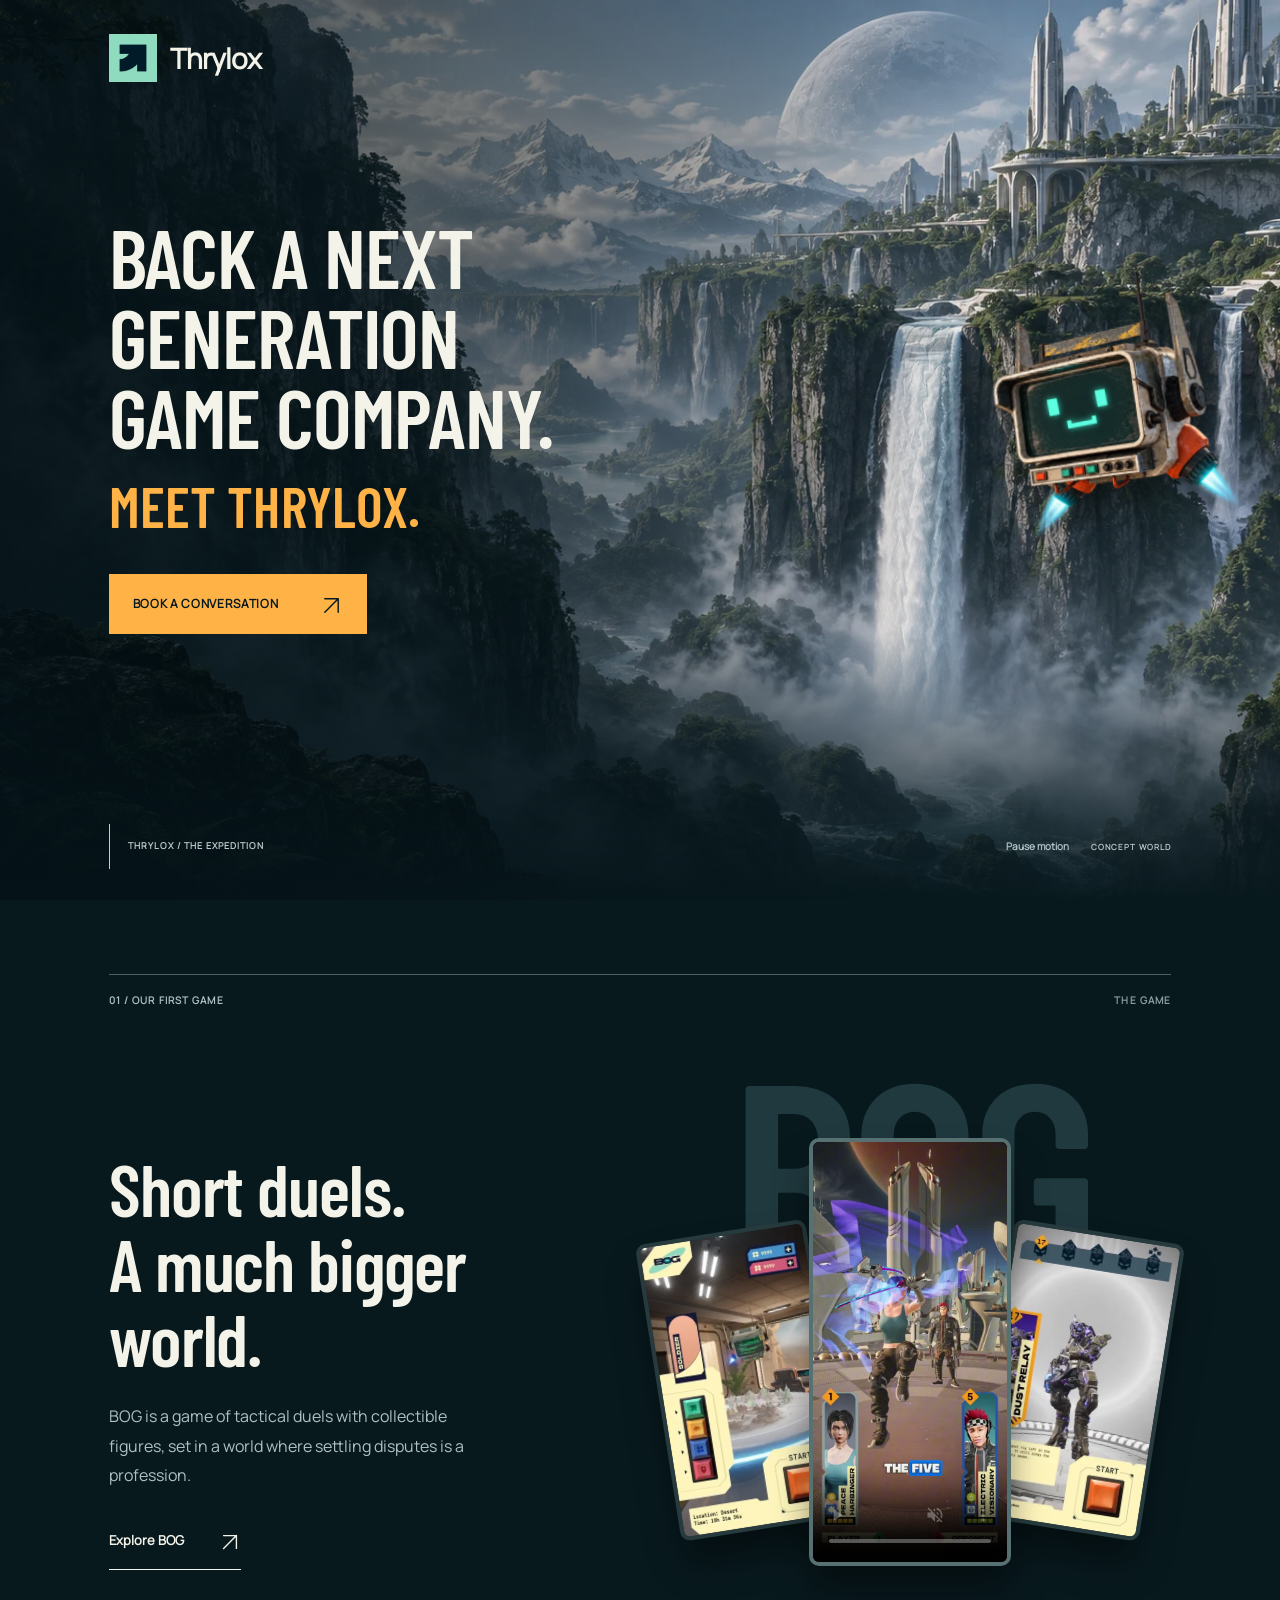
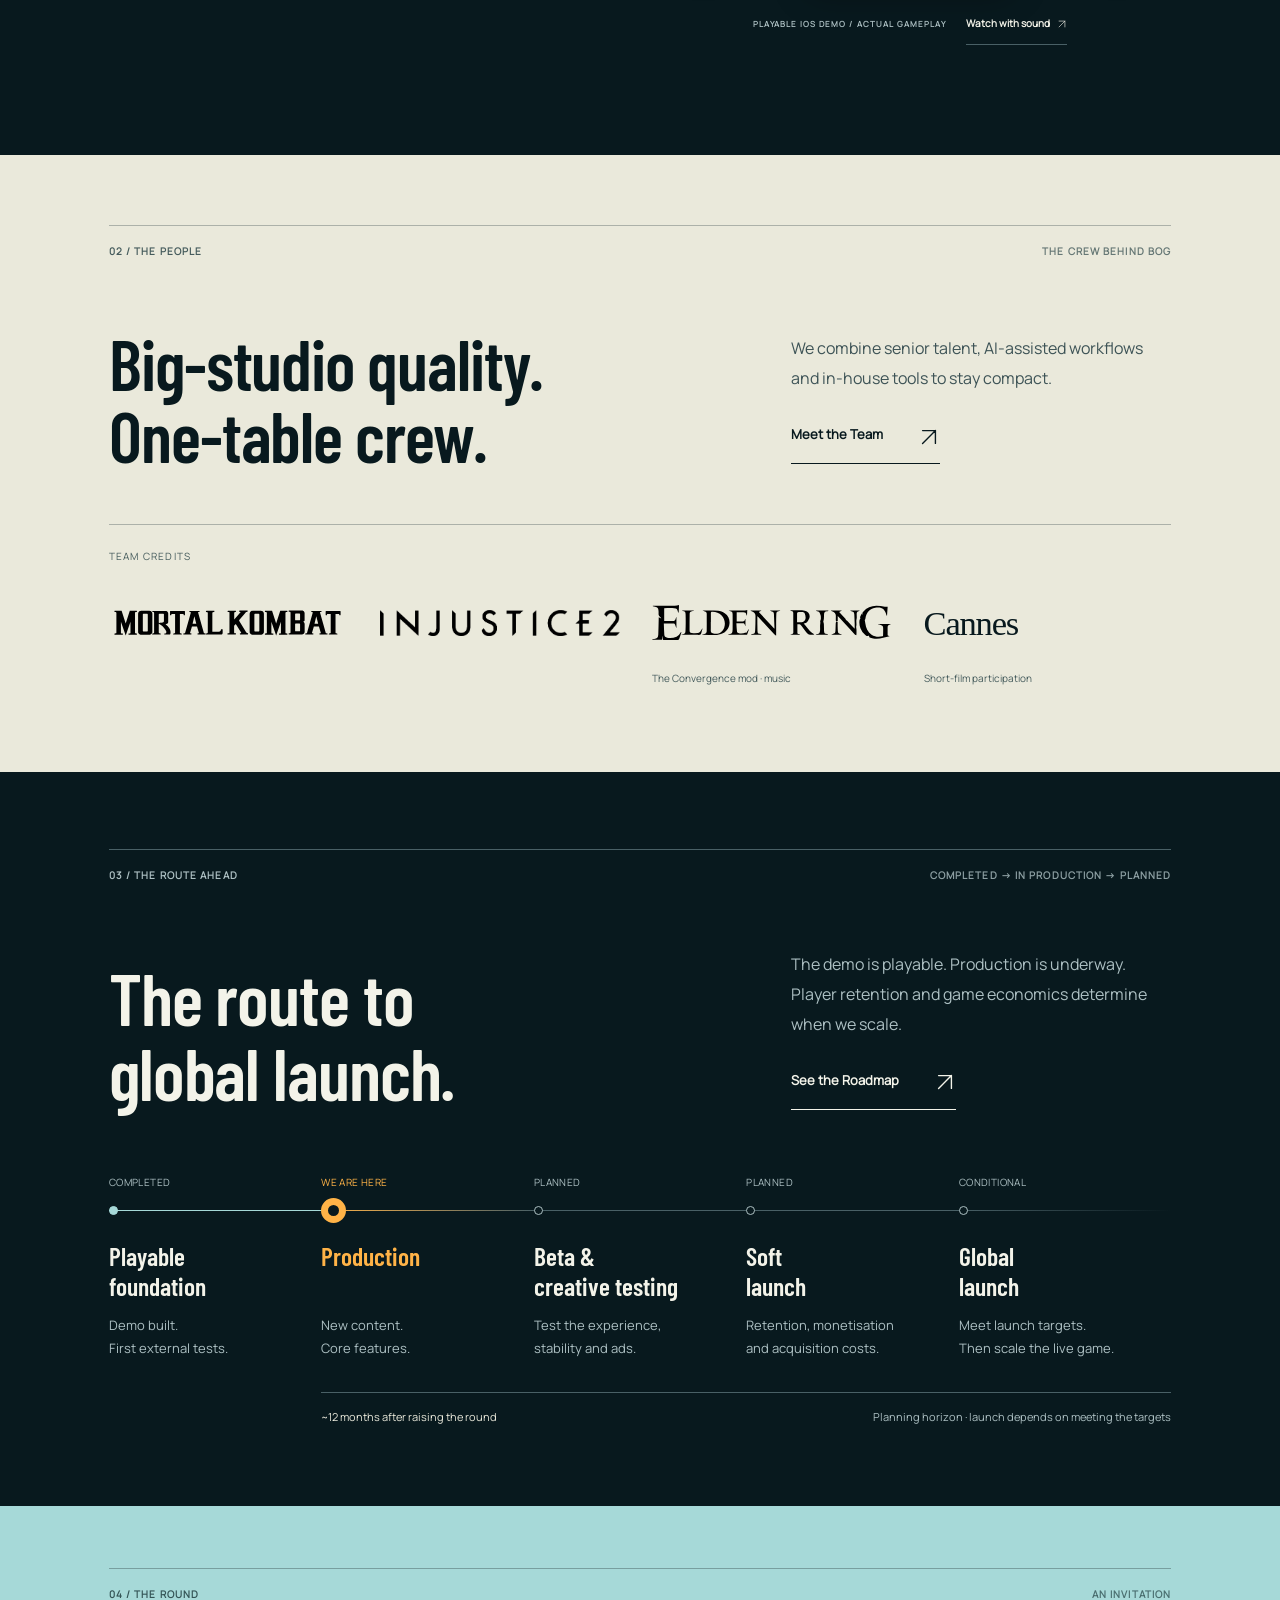
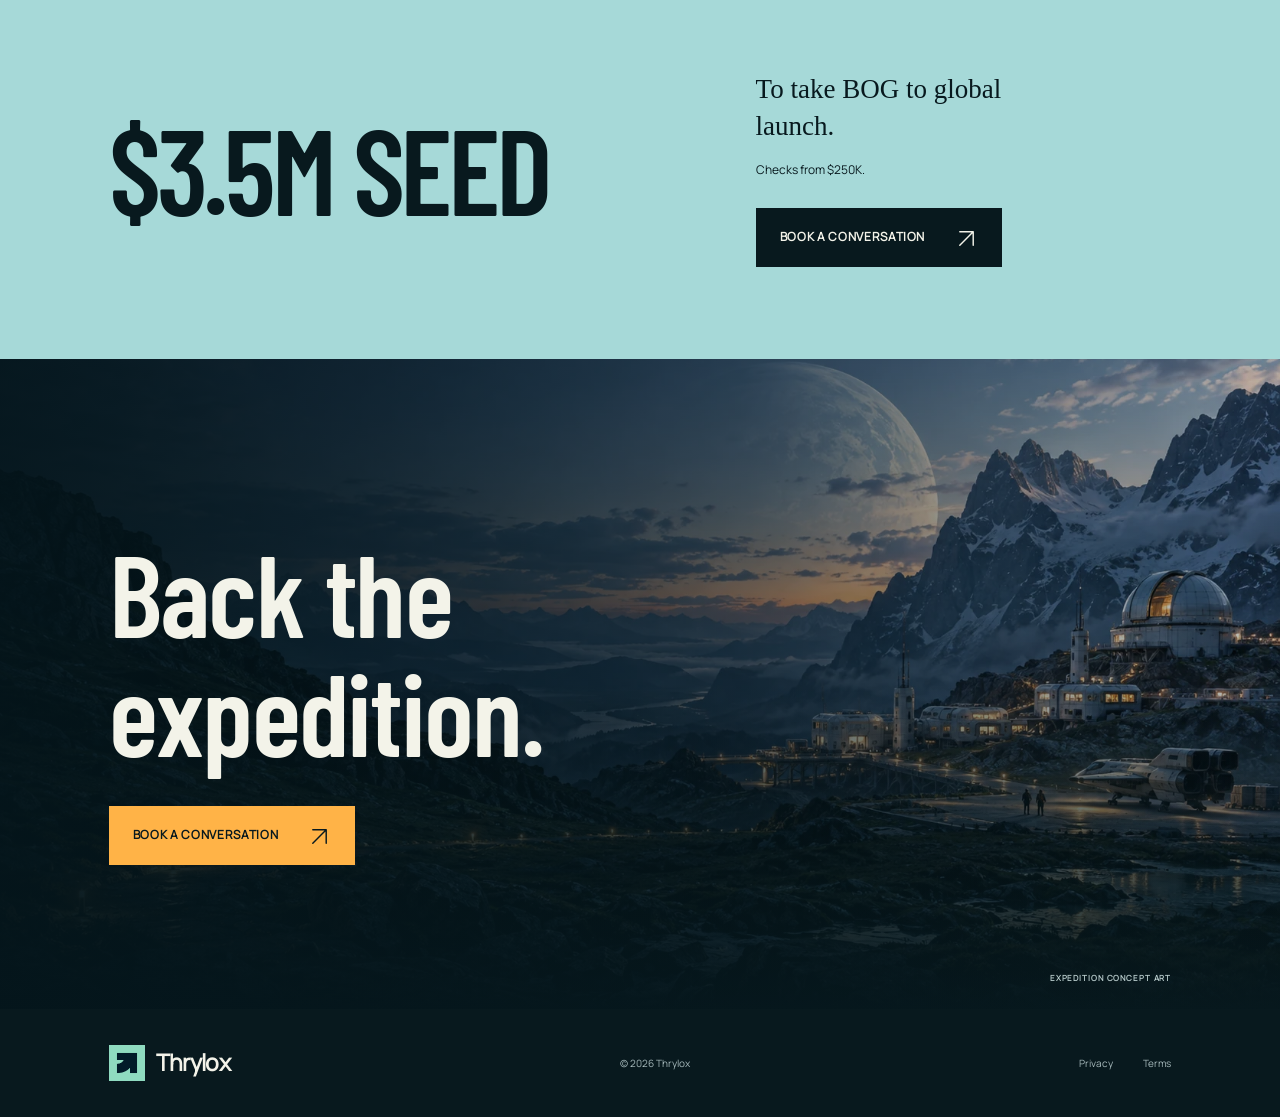
==== index.html @ ea49f922 "Move mobile hero robot into upper-right corner" ====
<!doctype html><html lang="en"><head><meta charset="utf-8"><meta name="viewport" content="width=device-width,initial-scale=1"><meta name="theme-color" content="#08191e"><title>Thrylox — Back the expedition</title><meta name="description" content="Meet Thrylox: a compact game company building BOG, its own technology and the route to global launch."><link rel="icon" href="./assets/investor/thrylox-logo.png" type="image/png"><link rel="preload" href="./assets/investor/barlow-600.ttf" as="font" type="font/ttf" crossorigin><link rel="preload" as="image" href="./assets/investor/hero-waterfalls-1672.webp" imagesrcset="./assets/investor/hero-waterfalls-960.webp 960w, ./assets/investor/hero-waterfalls-1672.webp 1672w" imagesizes="100vw"><link rel="stylesheet" href="./investor/styles/site.css?v=e1bf4893505f"><script type="module" src="./investor/runtime/app.mjs?v=133476c24407"></script></head><body class="journey" data-page="journey"><a class="skip-link" href="#main">Skip to content</a>
    <main id="main">
    <section id="hero" class="chapter hero" aria-labelledby="hero-title" data-chapter>
      <span class="media-shell hero-background" data-media="bog_world_hero"><img src="./assets/investor/hero-waterfalls-1672.webp" srcset="./assets/investor/hero-waterfalls-960.webp 960w, ./assets/investor/hero-waterfalls-1672.webp 1672w" sizes="100vw" alt="" width="1672" height="941" fetchpriority="high" decoding="async"><span class="media-error" hidden>Expedition concept artwork unavailable</span></span><canvas class="hero-water" data-hero-water aria-hidden="true"></canvas><div class="hero-shade"></div>
      <div class="hero-brand"><a class="brand " href="./" aria-label="Thrylox home"><img src="./assets/investor/thrylox-logo.png" width="48" height="48" alt=""><span>Thrylox</span></a></div>
      <div class="hero-content"><h1 id="hero-title">BACK A NEXT GENERATION GAME COMPANY.<span>MEET THRYLOX.</span></h1><a class="button booking " href="https://calendar.app.google/B2CGnXTToixu7rRy5" data-booking="hero" target="_blank" rel="noopener noreferrer">Book a Conversation<span aria-hidden="true"><svg xmlns="http://www.w3.org/2000/svg" viewBox="0 0 24 24" width="1em" height="1em" fill="none" stroke="currentColor" stroke-width="1.5" stroke-linecap="round" stroke-linejoin="round" aria-hidden="true" focusable="false" style="display:inline-block;vertical-align:middle"><path d="M5 19 19 5M5 5h14v14"/></svg></span><span class="sr-only"> (opens booking calendar in a new tab)</span></a></div>
      <div class="hero-bottom"><span class="vertical-line" aria-hidden="true"></span><span>THRYLOX / THE EXPEDITION</span><div class="hero-motion-tools"><button type="button" data-scene-pause aria-pressed="false" hidden>Pause motion</button><span>CONCEPT WORLD</span></div></div>
      <div class="robot-guide" data-robot data-section="hero" aria-hidden="true"><div class="robot-float"><div class="robot-fallback"><i></i><b>•‿•</b><span></span></div><img class="robot-body" src="./assets/investor/robot.webp" width="720" height="540" alt="" fetchpriority="high"><svg class="robot-face" viewBox="0 0 160 90"><g class="robot-eyes" fill="currentColor"><path class="eye eye-left" d="M35 23h14v23H35z"/><path class="eye eye-right" d="M103 23h14v23h-14z"/></g><path class="robot-smile" d="M60 57v8h35v-8" fill="none" stroke="currentColor" stroke-width="6"/><path class="robot-check" d="m48 45 20 17 40-40" fill="none" stroke="currentColor" stroke-width="9"/></svg></div></div>
    </section>
    <header class="journey-nav" data-journey-nav><div class="nav-inner"><a class="brand nav-home" href="#hero" aria-label="Back to the beginning"><img src="./assets/investor/thrylox-logo.png" width="48" height="48" alt=""></a><nav aria-label="Journey chapters"><a href="#bog" data-chapter-link="bog"><span>01</span>BOG</a><a href="#team" data-chapter-link="team"><span>02</span>Team</a><a href="#roadmap" data-chapter-link="roadmap"><span>03</span>Roadmap</a><a href="#round" data-chapter-link="round"><span>04</span>Round</a></nav><a class="button booking button-small" href="https://calendar.app.google/B2CGnXTToixu7rRy5" data-booking="sticky" target="_blank" rel="noopener noreferrer">Book a Conversation<span aria-hidden="true"><svg xmlns="http://www.w3.org/2000/svg" viewBox="0 0 24 24" width="1em" height="1em" fill="none" stroke="currentColor" stroke-width="1.5" stroke-linecap="round" stroke-linejoin="round" aria-hidden="true" focusable="false" style="display:inline-block;vertical-align:middle"><path d="M5 19 19 5M5 5h14v14"/></svg></span><span class="sr-only"> (opens booking calendar in a new tab)</span></a></div><div class="progress-track" aria-hidden="true"><span data-progress></span></div></header>
    <section id="bog" class="chapter bog-chapter" aria-labelledby="bog-title" data-chapter tabindex="-1">
      <div class="chapter-top"><span>01 / OUR FIRST GAME</span><span>THE GAME</span></div>
      <div class="split"><div class="chapter-copy"><h2 id="bog-title">Short duels.<br>A much bigger world.</h2><p>BOG is a game of tactical duels with collectible figures, set in a world where settling disputes is a profession.</p><a class="text-link" href="./bog.html" data-deep-open="bog">Explore BOG<span aria-hidden="true"><svg xmlns="http://www.w3.org/2000/svg" viewBox="0 0 24 24" width="1em" height="1em" fill="none" stroke="currentColor" stroke-width="1.5" stroke-linecap="round" stroke-linejoin="round" aria-hidden="true" focusable="false" style="display:inline-block;vertical-align:middle"><path d="M5 19 19 5M5 5h14v14"/></svg></span></a></div>
      <div class="game-window"><span class="world-wordmark" aria-hidden="true">BOG</span><div class="screen-array"><figure class="game-screen screen-one"><span class="media-shell " data-media="bog_ship"><img src="./assets/onboarding/gallery/step-center.webp"  alt="BOG’s ship hub and its view over the world" width="360" height="640" loading="lazy" decoding="async"><span class="media-error" hidden>This demo image is unavailable.</span></span></figure><figure class="game-screen screen-two video-screen" data-media="bog_walkthrough_september"><div class="preview-video-wrap"><video controls muted playsinline loop preload="metadata" poster="./assets/investor/gameplay-september-poster.jpg" width="720" height="1564" aria-label="BOG gameplay preview — use controls or Watch with sound to watch fullscreen" data-gameplay data-gameplay-preview data-preview-start="4"><source src="./assets/investor/gameplay-september.mp4" type="video/mp4"><a href="./assets/investor/gameplay-september.mp4">Watch BOG gameplay</a></video><div class="video-error" hidden><span>Gameplay preview unavailable</span><a href="./bog.html#pvp">Explore the demo screens <span aria-hidden="true"><svg xmlns="http://www.w3.org/2000/svg" viewBox="0 0 24 24" width="1em" height="1em" fill="none" stroke="currentColor" stroke-width="1.5" stroke-linecap="round" stroke-linejoin="round" aria-hidden="true" focusable="false" style="display:inline-block;vertical-align:middle"><path d="M5 19 19 5M5 5h14v14"/></svg></span></a></div></div></figure><figure class="game-screen screen-three"><span class="media-shell " data-media="bog_collection"><img src="./assets/onboarding/gallery/welcome-center.webp"  alt="A collectible figure in BOG’s early collection" width="360" height="640" loading="lazy" decoding="async"><span class="media-error" hidden>This demo image is unavailable.</span></span></figure></div><div class="game-caption"><span>PLAYABLE iOS DEMO / ACTUAL GAMEPLAY</span><button type="button" class="preview-sound" data-watch-sound>Watch with sound <span aria-hidden="true"><svg xmlns="http://www.w3.org/2000/svg" viewBox="0 0 24 24" width="1em" height="1em" fill="none" stroke="currentColor" stroke-width="1.5" stroke-linecap="round" stroke-linejoin="round" aria-hidden="true" focusable="false" style="display:inline-block;vertical-align:middle"><path d="M5 19 19 5M5 5h14v14"/></svg></span></button></div></div></div>
    </section>
    <section id="team" class="chapter team-chapter" aria-labelledby="team-title" data-chapter tabindex="-1">
      <div class="chapter-top"><span>02 / THE PEOPLE</span><span>THE CREW BEHIND BOG</span></div>
      <div class="section-intro"><h2 id="team-title">Big-studio quality.<br>One-table crew.</h2><div><p>We combine senior talent, AI-assisted workflows and in-house tools to stay compact.</p><a class="text-link" href="./team.html" data-deep-open="team">Meet the Team<span aria-hidden="true"><svg xmlns="http://www.w3.org/2000/svg" viewBox="0 0 24 24" width="1em" height="1em" fill="none" stroke="currentColor" stroke-width="1.5" stroke-linecap="round" stroke-linejoin="round" aria-hidden="true" focusable="false" style="display:inline-block;vertical-align:middle"><path d="M5 19 19 5M5 5h14v14"/></svg></span></a></div></div>
      <div class="team-credits"><section class="credit-group credit-group--team-credits" aria-labelledby="team-credits-title"><h3 id="team-credits-title">Team credits</h3><ul><li><a class="credit-item" href="./team.html#engineering"><span class="credit-mark"><img src="./assets/investor/credits/mortal-kombat.svg" width="175" height="27" alt="Mortal Kombat" loading="lazy" decoding="async"></span></a></li><li><a class="credit-item" href="./team.html#engineering"><span class="credit-mark"><img src="./assets/investor/credits/injustice-2.png" width="1318" height="143" alt="Injustice 2" loading="lazy" decoding="async"></span></a></li><li><a class="credit-item" href="./team.html#music-and-sound"><span class="credit-mark"><img src="./assets/investor/credits/elden-ring.svg" width="878" height="128" alt="Elden Ring" loading="lazy" decoding="async"></span><span class="credit-detail">The Convergence mod · music</span></a></li><li><a class="credit-item" href="./team.html#visual-world"><span class="credit-mark"><span class="credit-word">Cannes</span></span><span class="credit-detail">Short-film participation</span></a></li></ul></section></div>
    </section>
    <section id="roadmap" class="chapter roadmap-chapter" aria-labelledby="roadmap-title" data-chapter tabindex="-1">
      <div class="chapter-top"><span>03 / THE ROUTE AHEAD</span><span>COMPLETED → IN PRODUCTION → PLANNED</span></div>
      <div class="section-intro"><h2 id="roadmap-title">The route to<br>global launch.</h2><div><p>The demo is playable. Production is underway. Player retention and game economics determine when we scale.</p><a class="text-link" href="./roadmap.html" data-deep-open="roadmap">See the Roadmap<span aria-hidden="true"><svg xmlns="http://www.w3.org/2000/svg" viewBox="0 0 24 24" width="1em" height="1em" fill="none" stroke="currentColor" stroke-width="1.5" stroke-linecap="round" stroke-linejoin="round" aria-hidden="true" focusable="false" style="display:inline-block;vertical-align:middle"><path d="M5 19 19 5M5 5h14v14"/></svg></span></a></div></div>
      <div class="roadmap-route">
    <ol class="route-track" aria-label="Development milestones">
      <li class="route-phase phase-past">
        <span class="route-phase-status">Completed</span><span class="route-mark" aria-hidden="true"></span>
        <h3><a href="./roadmap.html#demo" data-deep-open="roadmap">Playable<br> foundation</a></h3><p>Demo built.<br> First external tests.</p>
      </li><li class="route-phase phase-current" aria-current="step">
        <span class="route-phase-status">We are here</span><span class="route-mark" aria-hidden="true"></span>
        <h3><a href="./roadmap.html#production" data-deep-open="roadmap">Production</a></h3><p>New content.<br> Core features.</p>
      </li><li class="route-phase phase-future">
        <span class="route-phase-status">Planned</span><span class="route-mark" aria-hidden="true"></span>
        <h3><a href="./roadmap.html#beta" data-deep-open="roadmap">Beta &amp;<br> creative testing</a></h3><p>Test the experience,<br> stability and ads.</p>
      </li><li class="route-phase phase-future">
        <span class="route-phase-status">Planned</span><span class="route-mark" aria-hidden="true"></span>
        <h3><a href="./roadmap.html#soft-launch" data-deep-open="roadmap">Soft<br> launch</a></h3><p>Retention, monetisation<br> and acquisition costs.</p>
      </li><li class="route-phase phase-future">
        <span class="route-phase-status">Conditional</span><span class="route-mark" aria-hidden="true"></span>
        <h3><a href="./roadmap.html#global" data-deep-open="roadmap">Global<br> launch</a></h3><p>Meet launch targets.<br> Then scale the live game.</p>
      </li>
    </ol>
    <div class="route-horizon"><div><strong>~12 months after raising the round</strong><span>Planning horizon · launch depends on meeting the targets</span></div></div>
  </div>
    </section>
    <section id="round" class="chapter round-chapter" aria-labelledby="round-title" data-chapter tabindex="-1">
      <div class="chapter-top"><span>04 / THE ROUND</span><span>AN INVITATION</span></div>
      <div class="round-grid"><h2 id="round-title">$3.5M SEED</h2><div class="round-details"><p>To take BOG to global launch.</p><span>Checks from $250K.</span><a class="button booking " href="https://calendar.app.google/B2CGnXTToixu7rRy5" data-booking="round" target="_blank" rel="noopener noreferrer">Book a Conversation<span aria-hidden="true"><svg xmlns="http://www.w3.org/2000/svg" viewBox="0 0 24 24" width="1em" height="1em" fill="none" stroke="currentColor" stroke-width="1.5" stroke-linecap="round" stroke-linejoin="round" aria-hidden="true" focusable="false" style="display:inline-block;vertical-align:middle"><path d="M5 19 19 5M5 5h14v14"/></svg></span><span class="sr-only"> (opens booking calendar in a new tab)</span></a></div></div>
    </section>
    <section id="final" class="chapter final-chapter" aria-labelledby="final-title" data-chapter tabindex="-1">
      <span class="media-shell final-background" data-media="expedition_outpost"><img src="./assets/expedition/outpost.webp" srcset="./assets/expedition/outpost-960.webp 960w, ./assets/expedition/outpost.webp 1672w" sizes="100vw" alt="" width="1672" height="941" loading="lazy" decoding="async"><span class="media-error" hidden>Expedition concept artwork unavailable</span></span><div class="final-shade"></div><div class="final-copy"><h2 id="final-title">Back the<br>expedition.</h2><a class="button booking " href="https://calendar.app.google/B2CGnXTToixu7rRy5" data-booking="final" target="_blank" rel="noopener noreferrer">Book a Conversation<span aria-hidden="true"><svg xmlns="http://www.w3.org/2000/svg" viewBox="0 0 24 24" width="1em" height="1em" fill="none" stroke="currentColor" stroke-width="1.5" stroke-linecap="round" stroke-linejoin="round" aria-hidden="true" focusable="false" style="display:inline-block;vertical-align:middle"><path d="M5 19 19 5M5 5h14v14"/></svg></span><span class="sr-only"> (opens booking calendar in a new tab)</span></a></div><span class="art-caption">EXPEDITION CONCEPT ART</span>
    </section>
    </main><footer class="footer"><a class="brand footer-name" href="./" aria-label="Thrylox home"><img src="./assets/investor/thrylox-logo.png" width="48" height="48" alt=""><span>Thrylox</span></a><span>© 2026 Thrylox</span><div><a href="./privacy.html">Privacy</a><a href="./terms.html">Terms</a></div></footer></body></html>
---- investor/styles/site.css ----
@font-face{font-family:Barlow;src:url('../../assets/investor/barlow-600.ttf') format('truetype');font-style:normal;font-weight:600;font-display:swap}
@font-face{font-family:Manrope;src:url('../../assets/investor/manrope-400.ttf') format('truetype');font-style:normal;font-weight:400;font-display:swap}
:root{--ink:#08191e;--panel:#10272d;--paper:#faf9f6;--cream:#eae9db;--white:#f3f3e9;--muted:#adc0c3;--cyan:#a6d9d8;--amber:#ffb347;--line:#496066;--display:Barlow,'Arial Narrow',Impact,sans-serif;--body:Manrope,'Helvetica Neue',Arial,sans-serif;--reading:Georgia,'Times New Roman',serif;--gutter:clamp(32px,8.5vw,144px);color-scheme:dark}
*{box-sizing:border-box}html{scroll-padding-top:90px}body{margin:0;background:var(--ink);color:var(--white);font-family:var(--body);font-size:16px;line-height:1.65;-webkit-font-smoothing:antialiased}a{color:inherit;text-decoration:none}button,input{font:inherit}a,button{-webkit-tap-highlight-color:transparent}a:focus-visible,button:focus-visible,summary:focus-visible,video:focus-visible{outline:3px solid var(--amber);outline-offset:6px}a:hover{text-decoration:none}p{margin:0 0 1.3em}h1,h2,h3{line-height:1.03;margin:0;font-weight:600}h1,h2{font-family:var(--display)}h2{font-size:clamp(56px,5.7vw,88px);letter-spacing:-.015em}h3{font-family:var(--body)}img,video{display:block;max-width:100%;height:auto}figure{margin:0}svg{display:block}[hidden]{display:none!important}.sr-only{position:absolute;width:1px;height:1px;padding:0;margin:-1px;overflow:hidden;clip:rect(0,0,0,0);white-space:nowrap;border:0}.skip-link{position:fixed;top:12px;left:12px;z-index:200;transform:translateY(-180%);background:var(--amber);color:var(--ink);padding:10px 20px}.skip-link:focus{transform:none}.button{display:inline-flex;align-items:center;justify-content:space-between;gap:30px;min-height:56px;padding:16px 23px;background:var(--amber);color:var(--ink);font-size:12px;font-weight:bold;text-transform:uppercase;letter-spacing:.055em;line-height:1.2;border:1px solid transparent;transition:background .18s,transform .18s}.button>span[aria-hidden]{font-size:23px;font-weight:400;line-height:1}.button:hover{background:#ffd194;transform:translateY(-2px)}.button-small{font-size:10px;padding:12px 18px;min-height:44px;gap:22px}.button-small>span[aria-hidden]{font-size:18px}.text-link{display:inline-flex;align-items:center;justify-content:space-between;gap:35px;border-bottom:1px solid currentColor;padding-bottom:12px;font-size:13px;font-weight:bold;line-height:1.5}.text-link span{font-size:22px}.text-link:hover{color:var(--amber)}.eyebrow,.chapter-top,.chapter-side-note,.hero-bottom,.game-caption,.route-label,.route-footnote,.art-caption,.article-meta,.article-eyebrow{font-family:var(--body);font-size:10px;letter-spacing:.11em;text-transform:uppercase;font-weight:bold}.brand{display:inline-flex;align-items:center;gap:13px;font-size:28px;letter-spacing:-1px;font-weight:bold}.brand img{width:32px;height:32px}.chapter{position:relative;padding:75px var(--gutter) 100px;scroll-margin-top:0}.chapter:focus{outline:none}.chapter-top{display:flex;justify-content:space-between;border-top:1px solid var(--line);padding-top:17px;margin-bottom:67px;gap:20px;color:var(--muted)}.chapter-top>span:last-child{opacity:.8}.chapter-copy p,.section-intro p{max-width:390px;color:var(--muted);font-size:16px;line-height:1.85;margin:26px 0 33px}.section-intro{display:grid;grid-template-columns:1.1fr 1fr;gap:80px;align-items:end;margin-bottom:55px}.section-intro>p{margin:0 0 5px;justify-self:end}.section-intro>div{justify-self:end;max-width:380px}.section-intro>div>p{margin:0 0 25px}.split{display:grid;grid-template-columns:1fr 1.1fr;gap:65px;align-items:center}.media-shell{display:block;position:relative}.media-error{display:block;padding:30px;font-size:12px;color:inherit}.media-failed>img{visibility:hidden}.media-failed>.media-error{position:absolute;inset:0;display:grid;place-items:center;text-align:center;background:var(--panel)}
/* A single invitation. The world is atmosphere, never evidence. */
.hero{height:100svh;min-height:760px;max-height:1200px;padding:0;isolation:isolate;overflow:hidden;background:#142a32}.hero-background,.hero-shade{position:absolute;inset:0;z-index:-2}.hero-background img{height:100%;width:100%;object-fit:cover;object-position:65% center}.hero-shade{z-index:-1;background:linear-gradient(90deg,rgba(4,17,22,.87),rgba(4,17,22,.42) 47%,rgba(4,17,22,.04) 76%),linear-gradient(0deg,#08191e 0%,transparent 30%)}.hero-brand{position:absolute;top:34px;left:var(--gutter)}.hero-content{position:absolute;left:var(--gutter);top:24%;width:57%;max-width:850px}.hero h1{font-size:clamp(65px,6.45vw,112px);line-height:.97;letter-spacing:-.012em;max-width:790px;text-wrap:balance}.hero h1>span{display:block;color:var(--amber);font-size:.69em;margin-top:22px;letter-spacing:.002em}.hero .button{margin-top:41px;min-width:258px}.hero-bottom{position:absolute;left:var(--gutter);right:var(--gutter);bottom:31px;display:flex;align-items:center;gap:18px;color:#bac9c9;font-size:9px}.hero-bottom>span:last-child{margin-left:auto;font-size:8px}.vertical-line{height:45px;width:1px;background:var(--cyan)}
/* Native sticky navigation is usable without scripting. */
.journey-nav{position:sticky;top:0;z-index:40;height:78px;background:#0a1c21f5;backdrop-filter:blur(16px)}.nav-inner{display:flex;align-items:center;gap:30px;height:77px;margin-inline:var(--gutter)}.nav-home{font-family:var(--display);font-size:28px;letter-spacing:-2px;white-space:nowrap;color:var(--cyan)}.nav-home span{font-size:20px}.journey-nav nav{display:flex;align-items:center;justify-content:space-between;gap:25px;max-width:600px;flex:1}.journey-nav nav a{position:relative;display:flex;align-items:center;gap:8px;font-size:11px;padding-block:21px;color:var(--muted);white-space:nowrap}.journey-nav nav a span{font-size:8px;opacity:.55}.journey-nav nav a[aria-current]{color:var(--white)}.journey-nav nav a[aria-current]:after{content:'';position:absolute;bottom:8px;height:3px;width:14px;background:var(--amber);left:0}.journey-nav .booking{margin-left:auto}.progress-track{height:1px;background:#ffffff15}.progress-track span{display:block;height:1px;background:var(--amber);transform:scaleX(0);transform-origin:left}.journey-enhanced .journey-nav{position:fixed;top:0;left:0;right:0;transform:translateY(-105%);visibility:hidden;transition:transform .22s,visibility .22s}.journey-enhanced .journey-nav.is-visible{visibility:visible;transform:translateY(0)}
/* The game is shown through supplied demo imagery. */
.bog-chapter{padding-top:74px;padding-bottom:110px}.bog-chapter .split{min-height:470px}.chapter-side-note{display:block;margin-top:80px;color:var(--muted);font-size:8px}.game-window{position:relative;min-width:0;padding-top:65px}.world-wordmark{position:absolute;top:-46px;left:0;right:0;text-align:center;font-family:var(--display);font-size:280px;line-height:1;color:#20393e;letter-spacing:-10px}.screen-array{position:relative;margin-inline:-12px;display:flex;justify-content:center;align-items:center}.game-screen{width:35%;box-shadow:0 25px 35px #0006;border:4px solid #273b3e;background:#1f3137;overflow:hidden;border-radius:10px}.game-screen img{width:100%;height:auto;aspect-ratio:9/16;object-fit:cover}.screen-one{transform:rotate(-9deg) translate(16px,28px)}.screen-two{width:41%;z-index:2;transform:translateY(-3px)}.screen-three{transform:rotate(9deg) translate(-16px,28px)}.game-caption{margin-top:32px;text-align:center;color:var(--muted);font-size:8px;letter-spacing:.13em}.proof-chapter{background:#10262c;padding-bottom:66px}.video-wrap{position:relative;background:#041015;aspect-ratio:16/9}.video-wrap video{width:100%;height:100%;object-fit:contain}.video-figure>figcaption{display:flex;justify-content:space-between;gap:20px;color:var(--muted);font-size:9px;margin-top:17px;letter-spacing:.025em}.video-figure>figcaption>span:first-child{font-size:9px;letter-spacing:.12em}.video-description{font-size:11px;color:var(--muted);margin-top:15px}.video-description summary{cursor:pointer;width:fit-content;padding:4px 0}.video-description p{max-width:700px;padding-top:12px}.video-error{position:absolute;inset:0;display:flex;flex-direction:column;align-items:flex-start;justify-content:center;padding:10%;color:var(--white)}.video-error p{max-width:470px;margin-top:18px;font-size:clamp(12px,2vw,19px)}.proof-bottom{border-top:1px solid var(--line);padding-top:25px;margin-top:26px;display:flex;justify-content:space-between;align-items:center;gap:20px}.proof-bottom>span{font-size:10px;letter-spacing:.08em}.status-dot{display:inline-block;width:6px;height:6px;border-radius:50%;background:var(--cyan);margin-right:9px}.proof-bottom .text-link{border:0;padding:0;font-size:12px}
/* People and the route are quieter changes of pace. */
.team-chapter{background:var(--cream);color:var(--ink);padding-top:72px;padding-bottom:70px}.team-chapter .chapter-top{border-color:#acb1a9;color:#455b5c}.team-chapter .section-intro p{color:#3d5356}.team-chapter .text-link:hover{color:#755008}.crew-preview{display:grid;grid-template-columns:repeat(4,1fr);gap:22px}.portrait{position:relative;overflow:hidden;background:#d4d8d1;aspect-ratio:1}.portrait img{position:absolute;max-width:none;width:760%;height:auto;left:var(--portrait-x);top:var(--portrait-y);filter:saturate(.5)}.portrait-error{position:absolute;inset:0;display:grid;place-items:center;font-size:12px}.crew-preview figcaption{display:flex;gap:11px;align-items:flex-start;margin-top:17px}.crew-preview figcaption strong{display:block;font-size:13px;line-height:1.4}.crew-preview figcaption div>span{display:block;font-size:9px;color:#4b5b59;margin-top:5px}.crew-index{font-family:var(--display);font-size:14px;color:#60716b;line-height:1.35}.team-rest{display:flex;align-items:center;justify-content:space-between;gap:25px;border-top:1px solid #b9c0b8;margin-top:43px;padding-top:23px;font-size:10px}.team-rest>span{letter-spacing:.1em;font-size:8px;white-space:nowrap}.team-rest>p{margin:0;max-width:590px;font-size:10px}.team-rest>a{white-space:nowrap}.team-rest a:hover{text-decoration:underline}.roadmap-chapter{padding-block:77px 80px}.journey-route{list-style:none;display:grid;grid-template-columns:repeat(4,1fr);margin:90px 0 35px;padding:0}.journey-route li{position:relative;padding:38px 27px 0 0;border-top:1px dashed #607276}.journey-route li:first-child{border-top-style:solid;border-color:var(--cyan)}.journey-route li.stage-current{border-image:linear-gradient(90deg,var(--amber),#607276) 1;border-top-style:solid}.route-node{position:absolute;left:0;top:-17px;width:32px;height:32px;display:grid;place-items:center;background:var(--ink);border:1px solid #607276;border-radius:50%;color:var(--cyan);font-size:17px}.stage-past .route-node{border-color:var(--cyan)}.stage-current .route-node{background:var(--amber);color:var(--ink);border-color:var(--amber);box-shadow:0 0 0 7px #ffb34710}.route-label{font-size:8px;color:var(--muted);display:block;margin-bottom:16px}.stage-current .route-label{color:var(--amber)}.journey-route h3{font-family:var(--display);font-size:28px;line-height:1.2;margin-bottom:13px}.journey-route p{font-size:12px;color:var(--muted);max-width:190px}.route-footnote{text-transform:none;letter-spacing:0;color:#9db4b8;font-size:10px;margin:0}.round-chapter{background:var(--cyan);color:var(--ink);padding-block:62px 92px}.round-chapter .chapter-top{color:#345456;border-color:#789f9f;margin-bottom:69px}.round-grid{display:grid;grid-template-columns:1.4fr 1fr;gap:65px;align-items:center}.round-grid h2{font-size:clamp(80px,9.4vw,150px);letter-spacing:-.035em;white-space:nowrap}.round-details p{font-family:var(--reading);font-size:27px;line-height:1.35;max-width:280px;margin-bottom:16px}.round-details>span{font-size:12px;display:block}.round-details .button{margin-top:28px;background:var(--ink);color:var(--white)}.round-details .button:hover{background:#254047}.final-chapter{isolation:isolate;min-height:650px;padding-block:95px;display:flex;align-items:center;overflow:hidden}.final-background,.final-shade{position:absolute;inset:0;z-index:-2}.final-background img{width:100%;height:100%;object-fit:cover;object-position:70% center}.final-shade{z-index:-1;background:linear-gradient(90deg,#04151bed,#04151b40),linear-gradient(0deg,#08191e,transparent 50%)}.final-copy>.eyebrow{font-size:8px;color:var(--muted)}.final-copy h2{font-size:clamp(84px,9vw,145px);margin:30px 0 35px}.art-caption{position:absolute;right:var(--gutter);bottom:25px;font-size:8px;color:#b9cccc}.footer{display:flex;align-items:center;gap:40px;justify-content:space-between;padding:35px var(--gutter);color:#a7babc;font-size:10px;background:var(--ink)}.footer-name{font-family:var(--display);font-size:23px;color:var(--white);letter-spacing:1px}.footer>div{display:flex;gap:30px}.footer a:hover{color:var(--amber)}
/* Renderer: artwork, expressive screen, and asset-independent static fallback. */
.robot-guide{position:absolute;top:35%;left:70%;width:25%;pointer-events:none;z-index:35;filter:drop-shadow(0 15px 13px #0005)}.journey-enhanced .robot-guide{position:absolute;top:0;left:0;right:auto;bottom:auto;width:var(--robot-size,390px);transform:translate3d(var(--robot-x,72vw),var(--robot-y,30vh),0) rotate(var(--robot-angle,-7deg)) scale(var(--robot-scale,1));opacity:var(--robot-opacity,1);transition:none;will-change:transform,opacity}.robot-guide.instant{transition:none}.robot-float{position:relative;animation:robot-hover 5s ease-in-out infinite}.robot-body{width:100%;height:auto;position:relative;z-index:1}.robot-face{position:absolute;width:32%;height:26%;left:28.5%;top:38%;transform:rotate(-4deg);color:#5cffe0;z-index:2;filter:drop-shadow(0 0 3px #30cdb0)}.robot-eyes{transform-origin:50% 40%;animation:robot-blink 7s infinite}.robot-check{display:none}.robot-guide[data-face=check] .robot-check{display:block}.robot-guide[data-face=check] .robot-eyes,.robot-guide[data-face=check] .robot-smile{display:none}.robot-guide[data-face=curious] .eye-right{transform:translateY(-5px)}.robot-guide[data-face=wink] .eye-right{transform-origin:110px 35px;transform:scaleY(.2)}.robot-fallback{position:absolute;inset:28% 21% 17%;border:7px solid #a4afa6;border-radius:10px;background:#183936;box-shadow:9px 8px 0 #405252}.robot-fallback b{font-family:monospace;color:#5cffe0;font-size:clamp(16px,2.7vw,45px);display:grid;place-items:center;height:100%}.robot-fallback i{position:absolute;width:2px;height:24px;background:#9fa89c;top:-28px;left:25%}.robot-fallback span{position:absolute;width:30%;height:7px;background:var(--amber);bottom:-15px;left:20%}.robot-guide:not(.asset-failed) .robot-fallback{visibility:hidden}.robot-guide.asset-failed .robot-body{visibility:hidden}.robot-guide.asset-failed .robot-face{display:none}.robot-guide.asset-failed .robot-float{animation:none}@keyframes robot-hover{0%,100%{transform:translateY(0)}50%{transform:translateY(-9px)}}@keyframes robot-blink{0%,42%,45%,100%{transform:scaleY(1)}43%,44%{transform:scaleY(.06)}}
/* Editorial mode: quiet typography and content-led modules. */
.editorial{background:var(--paper);color:#18252a;color-scheme:light}.editorial-header{position:sticky;top:0;z-index:40;display:flex;justify-content:space-between;align-items:center;gap:20px;min-height:77px;padding:14px 5vw;background:#faf9f6f5;border-bottom:1px solid #daddd5;backdrop-filter:blur(15px)}.return-link{font-size:11px;display:flex;align-items:center;gap:14px}.return-link:hover{text-decoration:underline;text-underline-offset:5px}.return-link>span{font-size:20px}.editorial-brand{font-family:var(--display);font-size:23px;letter-spacing:1px}.editorial .button{background:var(--ink);color:var(--white)}.editorial .button:hover{background:#36565b}.editorial .text-link:hover{color:#456d71}.longread{padding:80px 6vw 0}.article-intro{max-width:940px;margin:0 auto 65px}.article-eyebrow{display:flex;justify-content:space-between;gap:20px;color:#526867;border-top:1px solid #adb7b3;padding-top:18px;margin-bottom:47px;font-size:9px}.article-intro h1{font-family:var(--reading);font-weight:400;font-size:clamp(46px,5vw,75px);letter-spacing:-.045em;line-height:1.08;margin-bottom:29px}.article-deck{font-family:var(--reading);font-size:24px;line-height:1.5;max-width:760px;color:#4b5554}.article-meta{display:flex;gap:25px;font-size:8px;color:#687572;margin-top:35px}.editorial-wide{max-width:1060px;margin:0 auto 85px}.editorial .video-figure>figcaption,.editorial .video-description{color:#566661}.story-body{max-width:900px;margin:0 auto}.story-section{margin-bottom:72px;max-width:710px;margin-left:auto;margin-right:auto}.story-section h2,.timeline-entry h2,.people-section h2{font-family:var(--reading);font-weight:400;font-size:36px;line-height:1.18;letter-spacing:-.028em;margin:0 0 25px}.story-section p,.timeline-entry>p,.person p,.editor-note p{font-family:var(--reading);font-size:19px;line-height:1.8;color:#354442}.story-with-media{display:grid;grid-template-columns:1fr 210px;gap:65px;max-width:900px;align-items:center;padding-block:24px;border-top:1px solid #d3d9d3;border-bottom:1px solid #d3d9d3}.inline-screen{max-width:210px}.inline-screen img{width:100%;aspect-ratio:9/16;object-fit:contain}.inline-screen figcaption{font-size:8px;letter-spacing:.06em;margin-top:12px;color:#62716c}.evidence-slot{margin-top:30px;min-height:190px;padding:30px;display:flex;flex-direction:column;justify-content:center;align-items:center;background:#efefe9;border:1px dashed #a5b1a9;text-align:center}.slot-cross{font-size:30px;color:#8b9e94;font-weight:400;line-height:1;margin-bottom:15px}.evidence-slot strong{font-family:var(--body);font-size:13px;font-weight:400}.evidence-slot p{font-family:var(--body);font-size:11px;line-height:1.5;color:#566962;margin:8px 0 18px}.evidence-slot figcaption{font-size:8px;letter-spacing:.07em;color:#68776f}.people-section{max-width:900px;margin:90px auto}.reading-column{max-width:710px;margin:auto auto 45px}.people-section .eyebrow{color:#60756f;font-size:9px}.people-section h2{font-size:48px;margin-top:15px}.person{display:grid;grid-template-columns:200px 1fr;gap:55px;padding:40px 0;border-top:1px solid #c9d1c9}.person .portrait{max-width:200px}.person h3{font-family:var(--reading);font-weight:400;font-size:30px;line-height:1.2;margin:13px 0 18px}.person p{font-size:17px;margin-bottom:22px}.person-links{display:flex;flex-wrap:wrap;gap:14px 25px;font-size:10px}.person-links a{text-decoration:underline;text-underline-offset:5px}.person-links a:hover{color:#34635b}.person-links a span{display:inline}.pending-copy{color:#66746c;max-width:300px}.portrait-missing{display:flex;align-items:center;justify-content:center;flex-direction:column;background:#e8ebe3;border:1px solid #d2d9ce}.portrait-missing>span{font-family:var(--reading);font-size:50px;color:#89998b}.portrait-missing>small{font-size:9px;margin-top:15px;color:#5c6e61}.editor-note{padding:25px 0;border-top:1px solid #c9d1c9;margin-top:25px}.editor-note strong{font-family:var(--reading);font-size:22px;font-weight:400}.editor-note p{font-size:16px;margin-top:12px}.editorial-timeline{max-width:800px;margin:0 auto;padding-left:45px}.timeline-entry{position:relative;border-left:1px solid #bdc8bf;padding:0 0 70px 55px}.timeline-node{position:absolute;left:-7px;top:0;background:#597168;width:13px;height:13px;border-radius:50%;border:3px solid var(--paper)}.timeline-entry>.eyebrow{font-size:8px;display:block;line-height:1.8;margin-bottom:21px;color:#5c7067}.timeline-entry h2{font-size:37px}.timeline-entry.timeline-current .timeline-node{background:#c88a2b;box-shadow:0 0 0 5px #e7d9b9}.timeline-current>.eyebrow{color:#855812}.timeline-future .timeline-node{background:var(--paper);border:1px solid #80948a}.timeline-future{border-left-style:dashed}.timeline-entry:last-child{padding-bottom:20px}.timeline-entry .video-figure{margin-top:30px}.timeline-entry .video-figure>figcaption{flex-wrap:wrap;gap:5px;font-size:8px}.launch-targets{display:grid;grid-template-columns:1fr 1fr;gap:30px;margin:35px 0;padding-block:27px;border-top:1px solid #b9c8bd;border-bottom:1px solid #b9c8bd}.launch-targets>div{display:flex;flex-direction:column-reverse;gap:8px}.launch-targets dt{font-size:10px;color:#566c60}.launch-targets dd{font-family:var(--display);font-size:45px;line-height:1;margin:0}.timeline-entry>.target-note{font-family:var(--body);font-size:11px;line-height:1.8}.continue-journey{display:flex;align-items:center;flex-direction:column;gap:18px;text-align:center;border-top:1px solid #b5c3b8;padding:55px 0 70px;max-width:940px;margin:100px auto 0}.continue-journey .eyebrow{color:#5b7165;font-size:8px}.continue-journey>a{font-family:var(--reading);font-size:35px;line-height:1.3}.continue-journey>a:hover{color:#527d6c}.continue-journey>span:last-child{font-size:10px;color:#607365}.editorial .footer{background:#e8ebe3;color:#4b6255}.editorial .footer-name{color:var(--ink)}.editorial .footer a:hover{color:#77571a}.conversation-page{min-height:70vh;max-width:760px;margin:auto;padding:100px 30px}.conversation-page h1{font-family:var(--reading);font-size:72px;margin:30px 0}.conversation-page p{font-family:var(--reading);font-size:23px;max-width:550px}.conversation-page .button{margin-top:20px}
.portrait-photo img{position:static;width:100%;height:100%;object-fit:cover;filter:none}
@media(min-width:1800px){:root{--gutter:max(144px,calc((100vw - 1500px)/2))}.hero-content{width:50%}}
@media(max-width:1100px){:root{--gutter:8vw}.hero{min-height:710px}.hero h1{font-size:8vw}.hero-content{width:60%;top:25%}.nav-inner{gap:24px}.journey-nav nav{gap:17px}.journey-nav nav a span{display:none}.journey-nav .button{font-size:9px;gap:15px;padding-inline:14px}.split{gap:35px}.game-window{padding-top:35px}.screen-array{margin-inline:-15px}.world-wordmark{font-size:230px;top:-25px}.chapter-copy h2{font-size:62px}.section-intro{gap:45px}.round-grid{gap:30px;grid-template-columns:1.2fr 1fr}.round-grid h2{font-size:10vw}.round-details p{font-size:23px}.team-rest{flex-wrap:wrap}.team-rest>p{flex:1}.crew-preview{gap:15px}.crew-preview figcaption{gap:7px}.crew-preview figcaption strong{font-size:11px}.crew-preview figcaption div>span{font-size:8px}.journey-route h3{font-size:25px}.journey-route p{font-size:11px}.story-with-media{gap:40px}.robot-guide[data-section=hero]{filter:drop-shadow(0 15px 13px #0006)}}
@media(max-width:760px){
 :root{--gutter:24px}html{scroll-padding-top:112px}.chapter{padding:46px var(--gutter) 58px}.chapter-top{margin-bottom:38px;font-size:8px;letter-spacing:.09em;gap:12px;padding-top:15px}.chapter-top>span:last-child{font-size:7px}.hero{height:100svh;min-height:760px;max-height:1000px;padding:0}.hero-brand{top:25px}.brand{font-size:26px}.brand img{width:29px;height:29px}.hero-content{top:19%;width:calc(100% - 48px);max-width:620px}.hero h1{font-size:clamp(57px,11.7vw,87px);max-width:610px;line-height:.99;letter-spacing:-.018em;text-wrap:initial}.hero h1>span{font-size:.71em;margin-top:20px}.hero .button{margin-top:28px;font-size:11px;min-height:52px;min-width:245px}.hero-background img{object-position:65% center}.hero-shade{background:linear-gradient(0deg,#08191e 0%,#08191e22 33%,#08191e99 69%,#08191ec0),linear-gradient(90deg,#06151d9c,transparent)}.hero-bottom{bottom:20px;font-size:7px;gap:13px}.hero-bottom>span:last-child{font-size:6px}.vertical-line{height:28px}.journey-nav{height:106px}.nav-inner{height:105px;margin:0 18px;display:grid;grid-template-columns:1fr auto;grid-template-rows:59px 45px;gap:0 15px}.nav-home{font-size:23px;padding-left:0}.journey-nav .booking{grid-column:2;grid-row:1;margin:0;font-size:9px;padding:11px 12px;min-height:37px;gap:14px}.journey-nav nav{grid-column:1 / -1;grid-row:2;max-width:none;width:100%;gap:16px;border-top:1px solid #ffffff18}.journey-nav nav a{font-size:10px;padding-block:11px;justify-content:center;flex:1}.journey-nav nav a[aria-current]:after{bottom:2px;left:calc(50% - 7px)}h2{font-size:55px}.split,.section-intro{grid-template-columns:1fr;gap:28px}.section-intro{margin-bottom:35px}.section-intro>div,.section-intro>p{justify-self:start;max-width:540px}.section-intro p,.chapter-copy p{font-size:14px;line-height:1.8;max-width:470px}.section-intro>p{margin:0}.section-intro>div>p{margin:0 0 25px}.chapter-copy h2{font-size:56px}.chapter-copy p{margin:23px 0}.text-link{font-size:12px;gap:35px;padding-bottom:9px}.chapter-side-note{display:none}.bog-chapter .split{min-height:0}.game-window{padding-top:47px;max-width:480px;width:100%;margin:35px auto 0}.world-wordmark{font-size:260px;top:-25px}.screen-array{margin-inline:0}.game-screen{border-width:3px;border-radius:8px}.game-caption{font-size:7px}.proof-chapter{padding-bottom:37px}.video-figure>figcaption{font-size:8px;flex-direction:column;gap:5px;margin-top:12px}.video-figure>figcaption>span:first-child{font-size:8px}.video-description{font-size:10px}.video-error{padding:6%}.video-error .eyebrow{font-size:8px}.video-error p{font-size:12px;line-height:1.6;margin:10px 0}.video-error .text-link{font-size:10px}.proof-bottom{align-items:center;gap:12px;margin-top:22px;padding-top:20px}.proof-bottom>span{font-size:8px;letter-spacing:0}.proof-bottom .text-link{font-size:10px;gap:12px}.team-chapter{padding-bottom:44px}.crew-preview{grid-template-columns:1fr 1fr;gap:28px 16px}.crew-preview figcaption strong{font-size:12px}.crew-preview figcaption div>span{font-size:8px}.team-rest{display:block;margin-top:30px;padding-top:20px}.team-rest>p{font-size:11px;margin:12px 0 18px;line-height:1.9;max-width:330px}.team-rest>a{font-size:11px}.journey-route{grid-template-columns:1fr;margin:55px 0 25px;padding-left:15px}.journey-route li,.journey-route li.stage-current{border-top:0;border-left:1px dashed #607276;border-image:none;padding:0 0 30px 35px;min-height:136px}.journey-route li:first-child{border-left-style:solid}.journey-route li.stage-current{border-left-style:solid;border-color:var(--amber)}.journey-route li:last-child{padding-bottom:0;min-height:103px}.route-node{left:-16px;top:0}.route-label{padding-top:5px;margin-bottom:12px}.journey-route h3{font-size:29px;margin-bottom:10px}.journey-route p{font-size:12px;max-width:260px;margin-bottom:0}.route-footnote{font-size:10px}.round-chapter{padding-block:43px 52px}.round-chapter .chapter-top{margin-bottom:36px}.round-grid{grid-template-columns:1fr;gap:28px}.round-grid h2{font-size:clamp(79px,17vw,120px);line-height:1.05}.round-details p{font-size:25px;max-width:280px}.round-details .button{margin-top:27px}.final-chapter{min-height:620px;padding-block:65px}.final-copy h2{font-size:87px;margin-block:25px 33px}.final-copy>.eyebrow{font-size:7px;max-width:250px;display:block;line-height:1.8}.final-background img{object-position:74% center}.final-shade{background:linear-gradient(90deg,#04151bed,#04151b80),linear-gradient(0deg,#08191e,transparent)}.art-caption{font-size:7px}.footer{flex-wrap:wrap;gap:18px 25px;padding-block:26px;font-size:9px}.footer>div{width:100%;gap:25px}.footer-name{font-size:22px}.robot-guide{top:20px;bottom:auto;left:auto;right:20px;width:clamp(108px,34vw,132px)}.journey-enhanced .robot-guide{right:auto;bottom:auto;z-index:45}.robot-float{animation-duration:6s}.robot-fallback{border-width:3px}.robot-fallback b{font-size:18px}.robot-fallback i{height:9px;top:-13px}.robot-fallback span{height:3px;bottom:-7px}.robot-guide[data-section=hero] .robot-fallback b{font-size:29px}
 .editorial-header{padding:12px 18px;gap:12px;min-height:70px}.editorial-brand{display:none}.return-link{font-size:10px;gap:7px;max-width:150px;line-height:1.5}.return-link>span{font-size:18px}.editorial-header .button{font-size:8px;gap:10px;padding:12px 10px;min-height:40px}.editorial-header .button>span[aria-hidden]{font-size:15px}.longread{padding:43px 24px 0}.article-intro{margin-bottom:37px}.article-eyebrow{font-size:8px;margin-bottom:33px;padding-top:13px;gap:16px}.article-eyebrow>span:last-child{font-size:7px}.article-intro h1{font-size:clamp(39px,8vw,59px);line-height:1.12;letter-spacing:-.045em;margin-bottom:24px}.article-deck{font-size:20px;line-height:1.55}.article-meta{font-size:7px;gap:18px;flex-wrap:wrap;margin-top:28px}.editorial-wide{margin-inline:-8px;margin-bottom:50px}.story-section{margin-bottom:48px}.story-section h2,.timeline-entry h2{font-size:29px;margin-bottom:22px}.story-section p,.timeline-entry>p{font-size:18px;line-height:1.75}.story-with-media{grid-template-columns:1fr;gap:25px;padding-block:28px}.inline-screen{max-width:240px;margin-inline:auto;width:75%}.inline-screen figcaption{font-size:7px;text-align:center}.story-section .text-link{font-size:11px;gap:12px}.evidence-slot{padding:24px 16px;min-height:175px;margin-top:25px}.evidence-slot strong{font-size:12px}.evidence-slot figcaption{font-size:7px;line-height:1.7}.people-section{margin-block:55px}.reading-column{margin-bottom:25px}.people-section h2{font-size:39px}.person{grid-template-columns:100px 1fr;gap:20px;padding:29px 0;align-items:start}.person>.portrait{width:100px}.person .eyebrow{font-size:7px;line-height:1.6;display:block}.person h3{font-size:23px;line-height:1.1;margin:10px 0 16px}.person p{font-size:16px;line-height:1.7}.person-links{font-size:9px;gap:15px}.portrait-missing>span{font-size:31px}.portrait-missing>small{font-size:7px;margin-top:6px;text-align:center;padding-inline:8px}.editor-note p{font-size:16px}.editorial-timeline{padding-left:7px}.timeline-entry{padding:0 0 45px 25px}.timeline-entry>.eyebrow{font-size:7px;margin-bottom:17px}.timeline-entry .video-description{font-size:9px}.timeline-entry .video-figure>figcaption{font-size:7px}.launch-targets{gap:25px 20px;margin-block:27px}.launch-targets dt{font-size:9px;line-height:1.5}.launch-targets dd{font-size:40px}.timeline-entry>.target-note{font-size:10px}.continue-journey{margin-top:60px;padding-block:38px 48px;gap:15px}.continue-journey>a{font-size:27px}.conversation-page{padding:70px 24px}.conversation-page h1{font-size:59px}.conversation-page p{font-size:21px}
}
@media(max-width:370px){:root{--gutter:20px}.hero-content{width:calc(100% - 40px)}.hero h1{font-size:54px}.hero h1>span{font-size:.68em}.hero{min-height:740px}.world-wordmark{font-size:220px}.chapter-top>span:last-child{display:none}.round-grid h2{font-size:77px}.person{grid-template-columns:78px 1fr;gap:16px}.person h3{font-size:22px}.person p{font-size:15px}.person .portrait{max-width:78px}.portrait-missing>span{font-size:24px}.portrait-missing>small{font-size:6px}.editorial-header{padding-inline:12px}.return-link{font-size:9px}.editorial-header .button{font-size:7px;gap:8px}.article-intro h1{font-size:37px}.final-copy h2{font-size:78px}.proof-bottom{flex-wrap:wrap}}
@media(prefers-reduced-motion:reduce){html{scroll-behavior:auto}*,*:before,*:after{animation:none!important;transition:none!important}.robot-guide{will-change:auto}.button:hover{transform:none}}

/* Revision 02: one living hero, a real portrait video and a quiet team chapter. */
.hero-water{position:absolute;inset:0;z-index:-2;width:100%;height:100%;opacity:0;pointer-events:none}
.hero-motion-tools{margin-left:auto;display:flex;gap:22px;align-items:center}
.hero-motion-tools>span{font-size:8px}
.hero-motion-tools button{font:inherit;font-size:10px;letter-spacing:0;text-transform:none;background:none;border:0;color:var(--muted);padding:10px 0;min-height:44px;cursor:pointer}
.hero-motion-tools button:hover{color:var(--white)}
.scene-paused .robot-float,.scene-paused .robot-eyes{animation-play-state:paused}
.video-screen{position:relative;background:#031115;border-color:#577071}
.preview-video-wrap{position:relative;aspect-ratio:720 / 1564;background:#031115}
.video-screen video{width:100%;height:100%;aspect-ratio:720 / 1564;object-fit:contain}
.video-screen .video-error{padding:15px;align-items:center;text-align:center;font-size:11px;gap:20px}
.video-screen .video-error a{text-decoration:underline;text-underline-offset:5px}
.game-caption{display:flex;align-items:center;justify-content:center;gap:20px}
.preview-sound{font:inherit;font-size:10px;letter-spacing:0;text-transform:none;background:none;border:0;border-bottom:1px solid var(--line);color:var(--white);padding:12px 0;min-height:44px;cursor:pointer;white-space:nowrap}
.preview-sound:hover{color:var(--amber)}
.team-chapter{padding-block:70px 85px}
.team-chapter .section-intro{margin-bottom:0;align-items:center}
.team-chapter h2{font-size:clamp(62px,6.6vw,100px)}
.editorial-evidence{max-width:940px;margin:0 auto 95px;display:grid;grid-template-columns:1fr 330px;gap:70px;align-items:center}
.editorial-evidence h2{font-family:var(--reading);font-size:39px;font-weight:400;line-height:1.15;letter-spacing:-.03em;margin:25px 0}
.editorial-evidence p{font-family:var(--reading);font-size:19px;line-height:1.75;color:#354442}
.editorial-evidence .eyebrow{color:#60756f;font-size:9px}
.video-figure--portrait{max-width:360px;width:100%;margin-inline:auto}
.video-figure--portrait .video-wrap{aspect-ratio:720 / 1564}
.video-figure--portrait>figcaption{display:block;font-size:8px;line-height:1.7}
.video-figure--portrait>figcaption span{display:block}
.video-figure--portrait .video-error{padding:24px}
@media(max-width:1100px) and (min-width:761px){.editorial-evidence{gap:35px;grid-template-columns:1fr 300px}}
@media(max-width:760px){
 .game-caption{gap:14px;flex-wrap:wrap}.game-caption>span{font-size:7px}.preview-sound{font-size:10px}
 .screen-two{width:42%}.team-chapter{padding-block:46px 58px}.team-chapter h2{font-size:58px}
 .hero-motion-tools{gap:12px}.hero-motion-tools>span{font-size:6px}.hero-motion-tools button{font-size:10px}.hero-bottom{gap:9px}
 .editorial-evidence{display:block;margin-bottom:55px}.editorial-evidence h2{font-size:31px}.editorial-evidence p{font-size:18px}.editorial-evidence .video-figure{margin-top:35px;max-width:285px}
}
@media(max-width:370px){.game-caption{flex-direction:column;gap:0}.game-caption>span{font-size:6px}.hero-motion-tools{gap:8px}.hero-bottom>span:nth-child(2){max-width:88px;font-size:6px}.team-chapter h2{font-size:54px}}

/* Supplied studio mark and the expanded, source-backed route. */
.brand img{width:48px;height:48px;flex:none;object-fit:contain}
.nav-home{width:44px;height:44px;display:flex;align-items:center;justify-content:center;flex:none}
.nav-home img{width:40px;height:40px}
.brand.editorial-brand{font-family:var(--body);font-size:20px;letter-spacing:-.6px;gap:10px}
.editorial-brand img{width:36px;height:36px}
.brand.footer-name{font-family:var(--body);font-size:23px;letter-spacing:-.7px;gap:11px}
.footer-name img{width:36px;height:36px}
.team-chapter h2{font-size:clamp(58px,5.5vw,82px)}
.journey-route{grid-template-columns:repeat(12,minmax(0,1fr));row-gap:65px;margin-top:75px}
.journey-route li{grid-column:span 3}
.journey-route li.stage-past{grid-column:span 3;border-top-style:solid;border-color:var(--cyan)}
.journey-route .stage-past h3{font-size:25px}
.journey-route .stage-current .route-label{font-size:11px;font-weight:800}
@media(max-width:760px){
 .brand img{width:42px;height:42px}
 .brand.editorial-brand{display:none}
 .nav-home img,.footer-name img{width:36px;height:36px}
 .team-chapter h2{font-size:58px}
 .journey-route{grid-template-columns:1fr;row-gap:0;margin-top:55px}
 .journey-route li,.journey-route li.stage-past{grid-column:auto}
 .journey-route li.stage-past{border-top:0;border-left-style:solid;border-color:var(--cyan)}
 .journey-route .stage-past h3{font-size:27px}
}
@media(max-width:370px){.team-chapter h2{font-size:52px}}

/* Team field note: portraits and work appear inside the story. */
.editorial:has([data-story="team"]){background:#fff}
[data-story="team"] .article-intro{margin-bottom:24px}
.team-byline{max-width:940px;margin:0 auto 68px;font-size:11px;line-height:1.7;color:#61716d}
.team-story-section{max-width:710px;margin-bottom:78px;scroll-margin-top:105px}
.team-portraits{display:flex;align-items:flex-start;flex-wrap:wrap;gap:30px;margin:32px 0 30px}
.team-portrait{flex:0 1 240px;min-width:0;margin:0}
.team-portrait img{display:block;width:100%;height:auto;aspect-ratio:1;object-fit:cover}
.team-portraits-trio .team-portrait{flex-basis:calc((100% - 60px)/3)}
.team-portrait-emblem img{object-fit:contain;padding:24px;background:#edf2ee}
.team-portrait figcaption{display:flex;flex-direction:column;gap:5px;margin-top:13px;font-size:11px;line-height:1.5;color:#5b6c65}
.team-portrait figcaption strong{font-size:14px;font-weight:500;color:#18252a}
.team-portrait figcaption a{align-self:flex-start;margin-top:3px;font-size:10px;text-decoration:underline;text-underline-offset:3px}
.team-portrait-small{flex-basis:100%;display:flex;align-items:center;gap:22px}
.team-portrait-small img{width:121px;height:121px}
.team-portrait-small figcaption{margin:0}
.team-work{margin:34px 0 0}
.team-screens{display:flex;justify-content:center;align-items:flex-start;gap:24px;background:#f1f3ef;padding:30px}
.team-screens>.media-shell{flex:0 1 240px;width:42%}
.team-screens img{width:100%;height:auto;object-fit:contain}
.team-work figcaption{font-size:11px;line-height:1.7;color:#5b6c65;margin-top:14px;max-width:580px}
.team-audio{margin:32px 0;padding:28px 0;border-top:1px solid #bcc8c1;border-bottom:1px solid #bcc8c1}
.team-audio>.eyebrow{font-size:9px;color:#5b6c65}
.team-audio figcaption{display:flex;flex-direction:column;gap:6px;margin:13px 0 20px}
.team-audio figcaption strong{font-family:var(--reading);font-size:27px;font-weight:400}
.team-audio figcaption span{font-size:12px;color:#5b6c65}
.team-audio audio{display:block;width:100%;max-width:100%;margin-bottom:15px}
.team-story-section .team-audio p{font-family:var(--body);font-size:12px;line-height:1.7;color:#5b6c65;margin-bottom:12px}
.team-story-section .text-link{font-size:11px;line-height:1.7}
.team-film{margin:34px -65px 0}
.team-index{max-width:710px;margin:80px auto 0;border-top:1px solid #bcc8c1;padding-top:28px}
.team-index h2{font-family:var(--reading);font-size:27px;font-weight:400;margin-bottom:22px}
.team-index ul{list-style:none;padding:0;margin:0;display:grid;grid-template-columns:1fr 1fr;gap:20px 30px}
.team-index li{display:flex;flex-direction:column;gap:5px;font-size:12px}
.team-index li a{width:fit-content;text-decoration:underline;text-underline-offset:4px}
.team-index li span{font-size:10px;color:#5b6c65;line-height:1.6}
@media(max-width:760px){
  .team-byline{margin-bottom:44px;font-size:10px}
  .team-story-section{margin-bottom:53px}
  .team-portraits{gap:20px;margin-block:25px}
  .team-portrait{flex-basis:calc(50% - 10px)}
  .team-portraits-trio .team-portrait{flex-basis:calc(50% - 10px)}
  .team-portrait-emblem img{padding:18px}
  .team-portrait:only-child{flex-basis:220px}
  .team-portrait-small:only-child{flex-basis:100%}
  .team-portrait-small img{width:100px;height:100px}
  .team-portrait figcaption strong{font-size:12px}
  .team-portrait figcaption{font-size:10px}
  .team-screens{gap:16px;padding:20px 12px}
  .team-screens>.media-shell{width:46%}
  .team-screens>.media-shell:only-child{width:75%}
  .team-work figcaption{font-size:10px}
  .team-film{margin-inline:0}
  .team-index{margin-top:52px}
  .team-index ul{grid-template-columns:1fr;gap:17px}
}
.team-portfolio{margin:32px -65px 22px}
.team-portfolio img{width:100%;height:auto}
.team-portfolio figcaption{font-size:11px;line-height:1.7;color:#5b6c65;margin-top:14px;max-width:680px}
.team-audio audio:focus-visible{outline:3px solid var(--amber);outline-offset:6px}
@media(max-width:900px){.team-portfolio,.team-film{margin-inline:0}}
.team-story-section>.text-link+.text-link{margin-top:16px;margin-left:0;display:flex;width:fit-content}
.team-contents{max-width:940px;margin:30px auto 52px;padding-block:20px;border-top:1px solid #d3d9d3;border-bottom:1px solid #d3d9d3}
.team-contents>.eyebrow{font-size:9px;color:#5b6c65}
.team-contents ul{list-style:none;display:flex;flex-wrap:wrap;gap:12px 24px;margin:13px 0 0;padding:0}
.team-contents a{font-size:12px;text-decoration:underline;text-underline-offset:4px}
.team-contents a:hover{color:#456d71}

/* Collective homepage credits; individual attribution is in the Team article. */
.team-credits{margin-top:52px;border-top:1px solid #acb1a9;padding-top:24px}
.credit-group{min-width:0}
.credit-group h3{font-size:10px;line-height:1.5;text-transform:uppercase;letter-spacing:.12em;color:#455b5c;font-weight:400;margin-bottom:24px}
.credit-group ul{display:grid;grid-template-columns:repeat(4,minmax(0,1fr));gap:24px;list-style:none;margin:0;padding:0}
.credit-item{display:flex;flex-direction:column;height:100%;color:var(--ink)}
.credit-mark{height:70px;max-width:240px;display:flex;align-items:center;justify-content:flex-start;margin-bottom:12px}
.credit-mark img{width:100%;max-height:56px;object-fit:contain;object-position:left center;filter:brightness(0);height:auto}
.credit-word{font-family:var(--reading);font-size:clamp(25px,2.7vw,38px);line-height:1;letter-spacing:-.035em}
.credit-detail{font-size:10px;line-height:1.7;color:#455b5c}
.credit-item:hover .credit-mark{opacity:.7}
@media(max-width:1000px){
 .credit-group--team-credits ul{grid-template-columns:repeat(2,minmax(0,1fr))}
 .credit-group ul{gap:26px}
 .credit-mark{height:50px;margin-bottom:14px;max-width:205px}
}
@media(max-width:600px){
 .team-credits{display:block;margin-top:34px;padding-top:22px}
 .credit-group h3{margin-bottom:16px}
 .credit-group ul{grid-template-columns:repeat(2,minmax(0,1fr));gap:26px 22px}
 .credit-mark{height:43px}
 .credit-word{font-size:31px}
}

/* Roadmap option 02: one continuous route, with the current phase in amber. */
.roadmap-route{margin-top:65px}
.route-track{display:grid;grid-template-columns:repeat(5,minmax(0,1fr));list-style:none;margin:0 0 32px;padding:0}
.route-phase{position:relative;padding:66px 26px 0 0}
.route-phase::before{content:"";position:absolute;top:35px;left:0;right:0;height:1px;background:var(--line)}
.route-phase:last-child::before{background:linear-gradient(90deg,var(--line),transparent)}
.phase-past::before{background:var(--cyan)}
.phase-current::before{background:linear-gradient(90deg,var(--amber),var(--line))}
.route-mark{position:absolute;top:31px;left:0;z-index:1;width:9px;height:9px;border:1px solid var(--muted);background:var(--ink);border-radius:50%}
.phase-past .route-mark{border-color:var(--cyan);background:var(--cyan)}
.phase-current .route-mark{top:23px;width:25px;height:25px;border:7px solid var(--amber);background:var(--ink)}
.route-phase-status{position:absolute;left:0;top:0;color:var(--muted);font-size:10px;line-height:1.5;letter-spacing:.04em;text-transform:uppercase}
.phase-current .route-phase-status{color:var(--amber)}
.route-phase h3{font-family:var(--display);font-size:clamp(25px,2vw,34px);line-height:1.15;min-height:2.3em;margin:0}
.route-phase h3 a:hover{color:var(--amber)}
.phase-current h3{color:var(--amber)}
.route-phase p{font-size:13px;line-height:1.75;color:var(--muted);margin:14px 0 0}
.route-horizon{display:grid;grid-template-columns:1fr 4fr;margin:24px 0 0}
.route-horizon>div{grid-column:2;border-top:1px solid var(--line);padding-top:15px;display:flex;flex-wrap:wrap;justify-content:space-between;gap:7px 24px;font-size:11px;color:var(--muted)}
.route-horizon strong{color:var(--cream);font-weight:400}
@media(max-width:900px){
 .route-phase{padding-right:16px}
 .route-phase h3{font-size:25px}
 .route-phase p{font-size:12px}
 .route-phase-status{font-size:9px}
}
@media(max-width:700px){
 .roadmap-route{margin-top:40px}
 .route-track{display:block;margin-bottom:12px}
 .route-phase{padding:0 0 30px 40px}
 .route-phase::before{left:12px;top:8px;bottom:0;width:1px;height:auto;right:auto}
 .route-phase:last-child::before{background:var(--line);bottom:30px}
 .phase-current::before{background:linear-gradient(var(--amber),var(--line))}
 .route-mark{top:8px;left:8px}
 .phase-current .route-mark{top:0;left:0}
 .route-phase-status{position:static;display:block;margin-bottom:9px;font-size:10px}
 .route-phase h3{font-size:29px;min-height:0}
 .route-phase h3 br,.route-phase p br{display:none}
 .route-phase p{font-size:13px;margin-top:8px}
 .route-horizon{display:block;margin-top:0}
 .route-horizon>div{font-size:11px}
}

/* Roadmap: one current position, workstreams and the launch decision. */
.editorial:has([data-story="roadmap"]){background:#fff}
[data-story="roadmap"] .editorial-timeline{max-width:800px}
[data-story="roadmap"] .timeline-entry{scroll-margin-top:110px}
[data-story="roadmap"] .timeline-points{margin:0 0 20px;padding-left:1.15em;font-family:var(--body);font-size:17px;line-height:1.65;color:#354442}
[data-story="roadmap"] .timeline-points li+li{margin-top:9px}
[data-story="roadmap"] .timeline-points li::marker{color:#7b9185}
[data-story="roadmap"] .timeline-node{border-color:#fff}
[data-story="roadmap"] .timeline-future .timeline-node{background:#fff;border-color:#80948a}
.timeline-status{display:flex;align-items:baseline;flex-wrap:wrap;gap:10px 18px;margin-bottom:20px;font-size:9px;line-height:1.7;color:#52685e}
.timeline-status .eyebrow{font-size:9px}
.timeline-status time{font-size:10px}
.timeline-current .timeline-status{color:#855812}
.timeline-current .timeline-status .eyebrow{font-weight:800}
.timeline-workstream{margin-top:27px}
.timeline-workstream h3{font-family:var(--reading);font-weight:400;font-size:25px;line-height:1.3;margin-bottom:12px}
.timeline-workstream p{font-family:var(--reading);font-size:19px;line-height:1.8;color:#354442}
.roadmap-gate{border-top:1px solid #b9c8bd;border-bottom:1px solid #b9c8bd;padding:24px 0;margin-top:30px}
.roadmap-gate>.eyebrow{font-size:9px;color:#52685e}
.roadmap-gate .target-note{font-family:var(--body);font-size:11px;margin:9px 0 0;color:#52685e}
.roadmap-gate .launch-targets{margin:27px 0;padding:0;border:0}
.gate-outcome{display:flex;flex-wrap:wrap;gap:5px 18px;margin:0;border-top:1px solid #d8dfd9;padding-top:19px;font-size:12px;color:#405b4c}
.gate-outcome strong{font-weight:700}
@media(max-width:760px){
 .timeline-status{margin-bottom:16px;gap:5px 15px}
 .timeline-status .eyebrow{font-size:8px}
 .timeline-status time{font-size:9px}
 .timeline-workstream h3{font-size:23px}
 .timeline-workstream p{font-size:18px;line-height:1.75}
 .roadmap-gate>.eyebrow{font-size:8px}
 .gate-outcome{font-size:11px}
}

/* Explicit viewing is separate from the silent inline preview. */
.preview-sound{display:inline-flex;align-items:center;gap:7px}
video:fullscreen{width:100%;height:100%;max-width:none;aspect-ratio:auto;object-fit:contain;background:#000}
video:-webkit-full-screen{width:100%;height:100%;max-width:none;aspect-ratio:auto;object-fit:contain;background:#000}
body.video-viewer-open{overflow:hidden}
.video-viewer{position:fixed;inset:0;width:100%;height:100%;max-width:none;max-height:none;margin:0;border:0;padding:0;background:#000;color:#fff;overflow:hidden}
.video-viewer::backdrop{background:#000}
.video-viewer[open]{display:grid;grid-template-rows:auto minmax(0,1fr);padding:env(safe-area-inset-top) env(safe-area-inset-right) env(safe-area-inset-bottom) env(safe-area-inset-left)}
.video-viewer-close{justify-self:end;min-height:44px;margin:8px 12px;padding:8px 12px;border:1px solid #ffffff80;background:#111;color:#fff;cursor:pointer;font-size:14px}
.video-viewer>video{width:100%;height:100%;min-height:0;max-width:none;object-fit:contain}
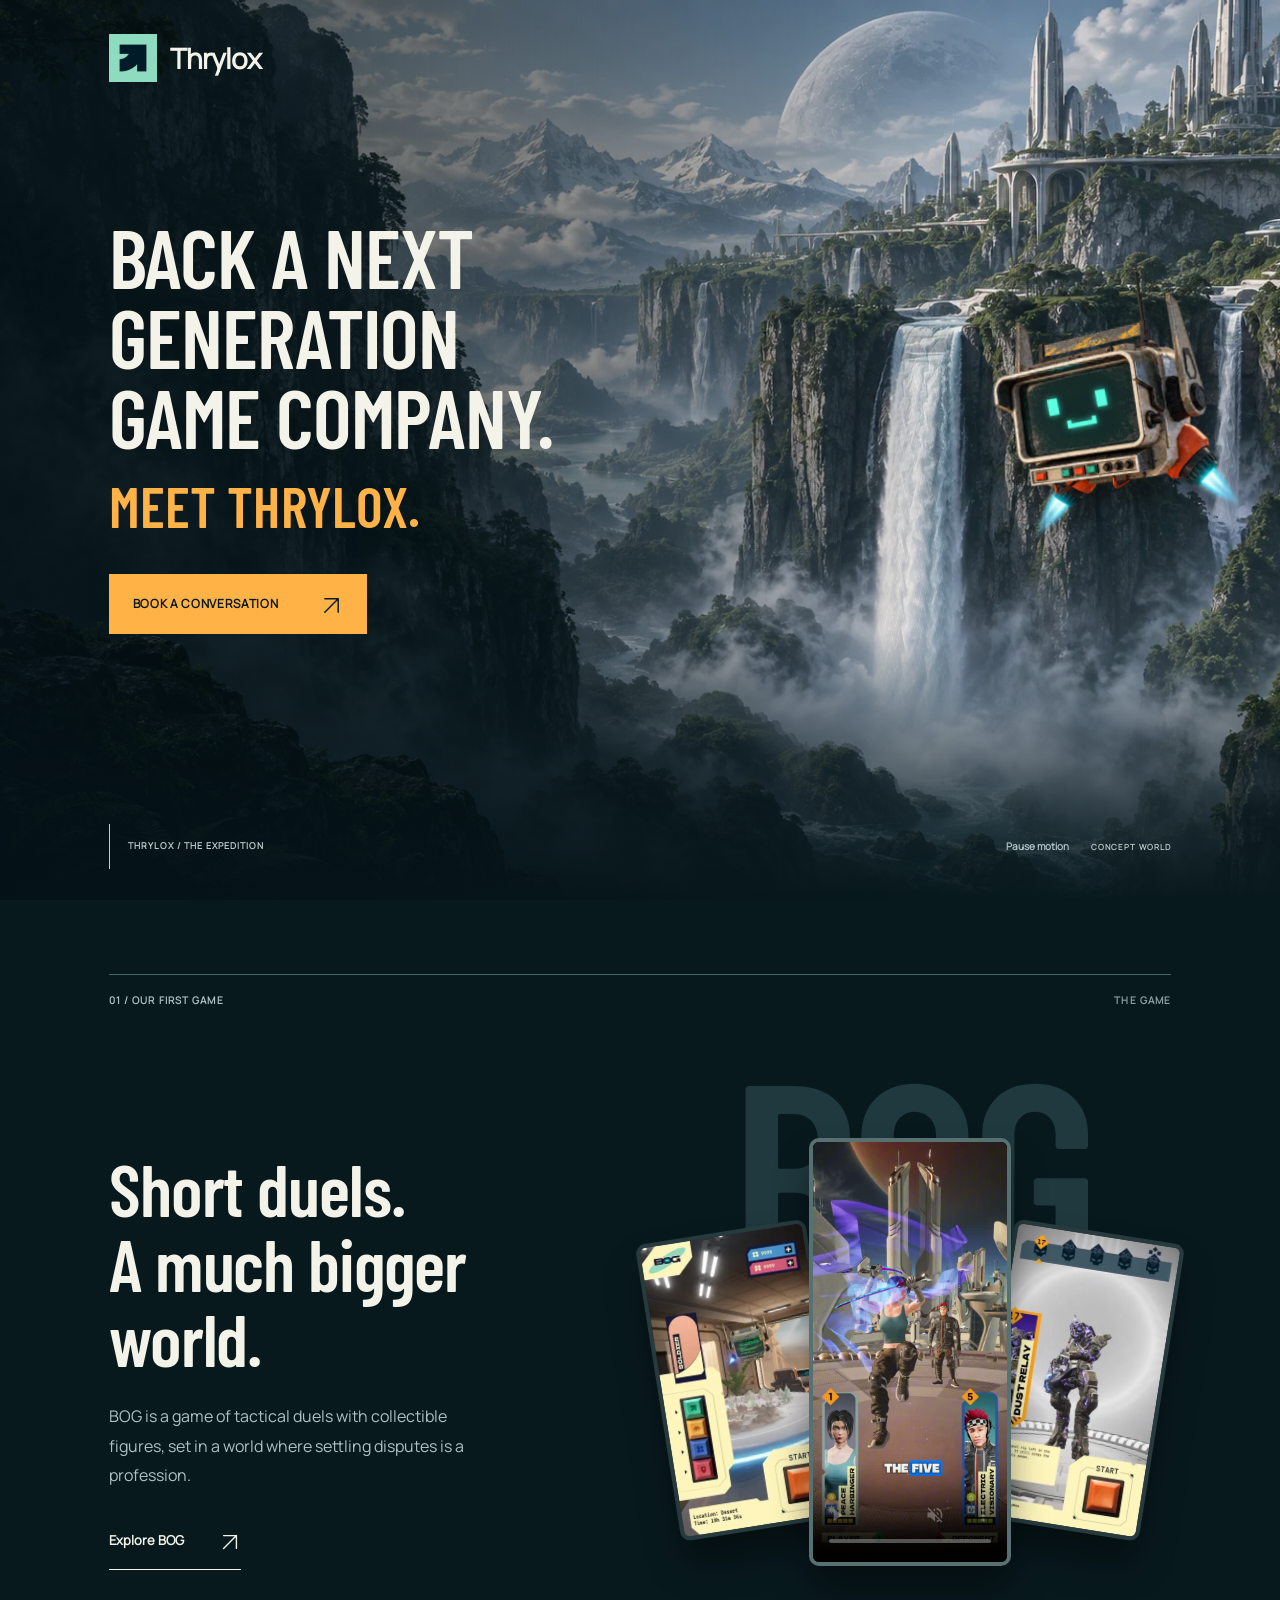
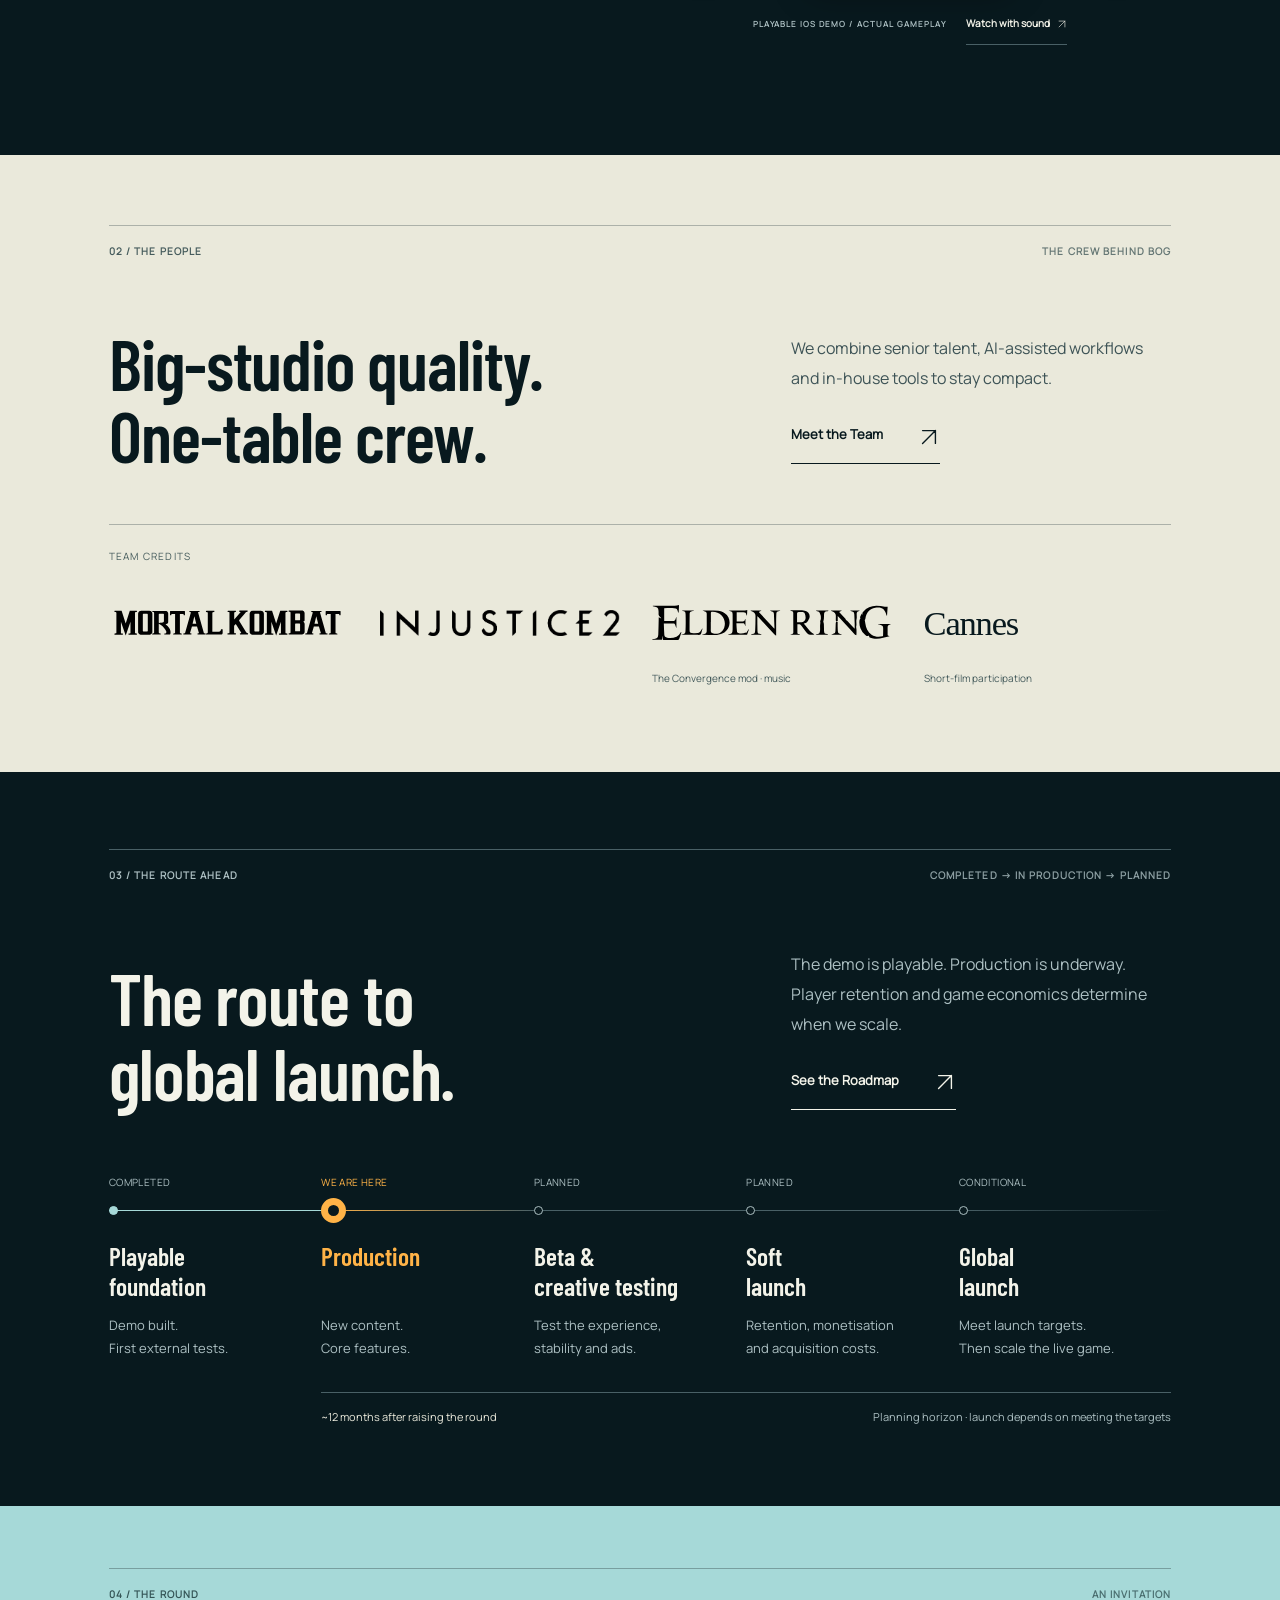
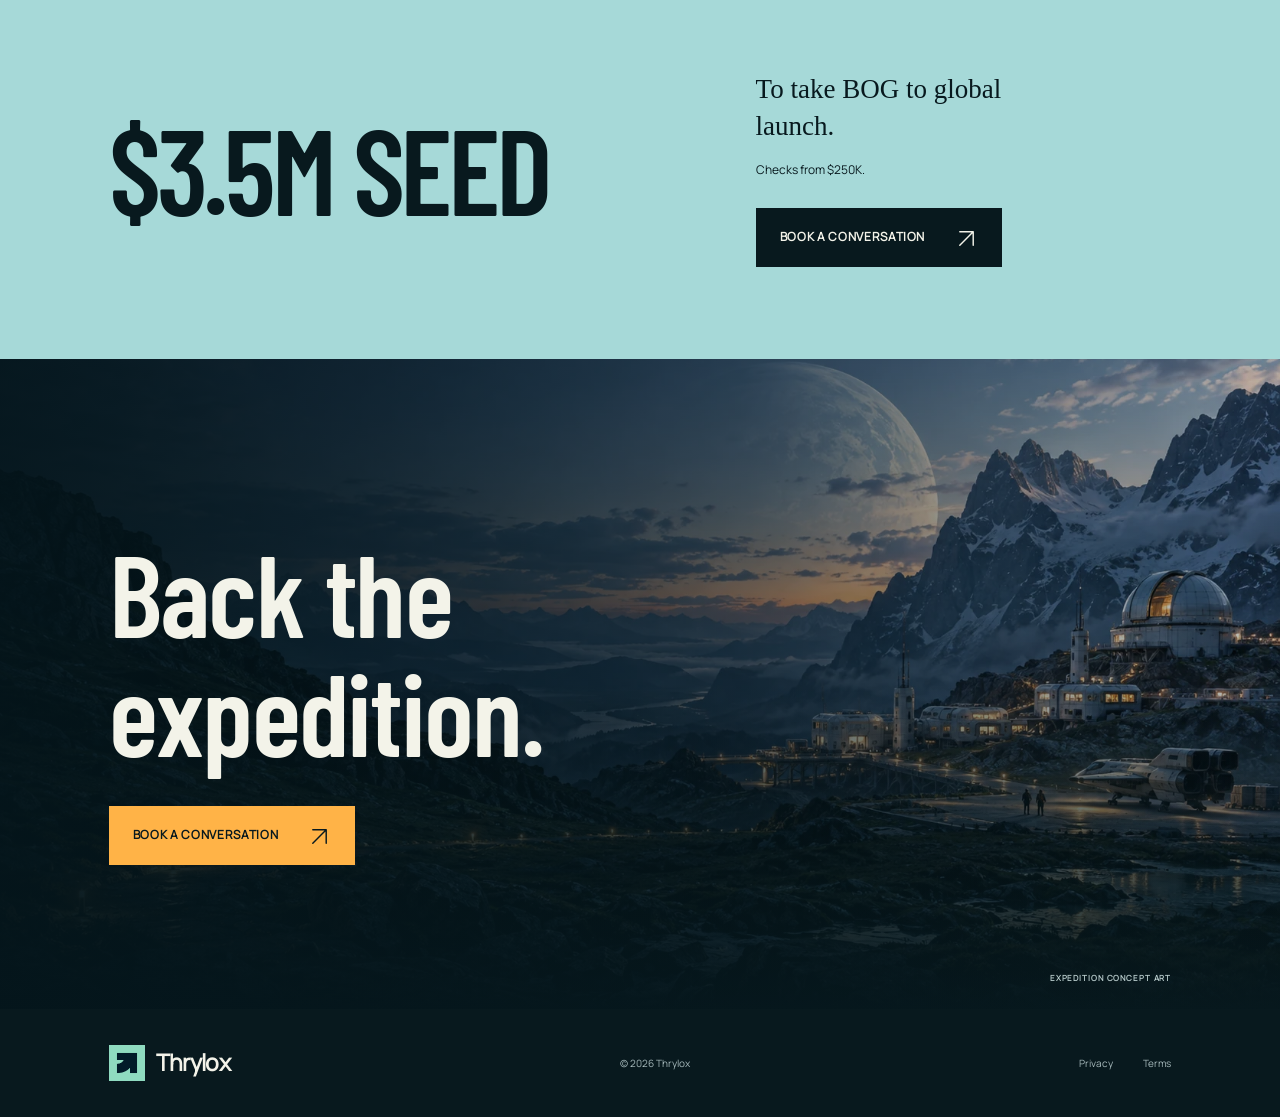
==== commit 432eb727: "Size mobile hero to its content" ====
--- a/index.html
+++ b/index.html
@@ -1,4 +1,4 @@
-<!doctype html><html lang="en"><head><meta charset="utf-8"><meta name="viewport" content="width=device-width,initial-scale=1"><meta name="theme-color" content="#08191e"><title>Thrylox — Back the expedition</title><meta name="description" content="Meet Thrylox: a compact game company building BOG, its own technology and the route to global launch."><link rel="icon" href="./assets/investor/thrylox-logo.png" type="image/png"><link rel="preload" href="./assets/investor/barlow-600.ttf" as="font" type="font/ttf" crossorigin><link rel="preload" as="image" href="./assets/investor/hero-waterfalls-1672.webp" imagesrcset="./assets/investor/hero-waterfalls-960.webp 960w, ./assets/investor/hero-waterfalls-1672.webp 1672w" imagesizes="100vw"><link rel="stylesheet" href="./investor/styles/site.css?v=e1bf4893505f"><script type="module" src="./investor/runtime/app.mjs?v=133476c24407"></script></head><body class="journey" data-page="journey"><a class="skip-link" href="#main">Skip to content</a>
+<!doctype html><html lang="en"><head><meta charset="utf-8"><meta name="viewport" content="width=device-width,initial-scale=1"><meta name="theme-color" content="#08191e"><title>Thrylox — Back the expedition</title><meta name="description" content="Meet Thrylox: a compact game company building BOG, its own technology and the route to global launch."><link rel="icon" href="./assets/investor/thrylox-logo.png" type="image/png"><link rel="preload" href="./assets/investor/barlow-600.ttf" as="font" type="font/ttf" crossorigin><link rel="preload" as="image" href="./assets/investor/hero-waterfalls-1672.webp" imagesrcset="./assets/investor/hero-waterfalls-960.webp 960w, ./assets/investor/hero-waterfalls-1672.webp 1672w" imagesizes="100vw"><link rel="stylesheet" href="./investor/styles/site.css?v=9501821f6d2f"><script type="module" src="./investor/runtime/app.mjs?v=133476c24407"></script></head><body class="journey" data-page="journey"><a class="skip-link" href="#main">Skip to content</a>
     <main id="main">
     <section id="hero" class="chapter hero" aria-labelledby="hero-title" data-chapter>
       <span class="media-shell hero-background" data-media="bog_world_hero"><img src="./assets/investor/hero-waterfalls-1672.webp" srcset="./assets/investor/hero-waterfalls-960.webp 960w, ./assets/investor/hero-waterfalls-1672.webp 1672w" sizes="100vw" alt="" width="1672" height="941" fetchpriority="high" decoding="async"><span class="media-error" hidden>Expedition concept artwork unavailable</span></span><canvas class="hero-water" data-hero-water aria-hidden="true"></canvas><div class="hero-shade"></div>
--- a/investor/styles/site.css
+++ b/investor/styles/site.css
@@ -18,10 +18,10 @@
 @media(min-width:1800px){:root{--gutter:max(144px,calc((100vw - 1500px)/2))}.hero-content{width:50%}}
 @media(max-width:1100px){:root{--gutter:8vw}.hero{min-height:710px}.hero h1{font-size:8vw}.hero-content{width:60%;top:25%}.nav-inner{gap:24px}.journey-nav nav{gap:17px}.journey-nav nav a span{display:none}.journey-nav .button{font-size:9px;gap:15px;padding-inline:14px}.split{gap:35px}.game-window{padding-top:35px}.screen-array{margin-inline:-15px}.world-wordmark{font-size:230px;top:-25px}.chapter-copy h2{font-size:62px}.section-intro{gap:45px}.round-grid{gap:30px;grid-template-columns:1.2fr 1fr}.round-grid h2{font-size:10vw}.round-details p{font-size:23px}.team-rest{flex-wrap:wrap}.team-rest>p{flex:1}.crew-preview{gap:15px}.crew-preview figcaption{gap:7px}.crew-preview figcaption strong{font-size:11px}.crew-preview figcaption div>span{font-size:8px}.journey-route h3{font-size:25px}.journey-route p{font-size:11px}.story-with-media{gap:40px}.robot-guide[data-section=hero]{filter:drop-shadow(0 15px 13px #0006)}}
 @media(max-width:760px){
- :root{--gutter:24px}html{scroll-padding-top:112px}.chapter{padding:46px var(--gutter) 58px}.chapter-top{margin-bottom:38px;font-size:8px;letter-spacing:.09em;gap:12px;padding-top:15px}.chapter-top>span:last-child{font-size:7px}.hero{height:100svh;min-height:760px;max-height:1000px;padding:0}.hero-brand{top:25px}.brand{font-size:26px}.brand img{width:29px;height:29px}.hero-content{top:19%;width:calc(100% - 48px);max-width:620px}.hero h1{font-size:clamp(57px,11.7vw,87px);max-width:610px;line-height:.99;letter-spacing:-.018em;text-wrap:initial}.hero h1>span{font-size:.71em;margin-top:20px}.hero .button{margin-top:28px;font-size:11px;min-height:52px;min-width:245px}.hero-background img{object-position:65% center}.hero-shade{background:linear-gradient(0deg,#08191e 0%,#08191e22 33%,#08191e99 69%,#08191ec0),linear-gradient(90deg,#06151d9c,transparent)}.hero-bottom{bottom:20px;font-size:7px;gap:13px}.hero-bottom>span:last-child{font-size:6px}.vertical-line{height:28px}.journey-nav{height:106px}.nav-inner{height:105px;margin:0 18px;display:grid;grid-template-columns:1fr auto;grid-template-rows:59px 45px;gap:0 15px}.nav-home{font-size:23px;padding-left:0}.journey-nav .booking{grid-column:2;grid-row:1;margin:0;font-size:9px;padding:11px 12px;min-height:37px;gap:14px}.journey-nav nav{grid-column:1 / -1;grid-row:2;max-width:none;width:100%;gap:16px;border-top:1px solid #ffffff18}.journey-nav nav a{font-size:10px;padding-block:11px;justify-content:center;flex:1}.journey-nav nav a[aria-current]:after{bottom:2px;left:calc(50% - 7px)}h2{font-size:55px}.split,.section-intro{grid-template-columns:1fr;gap:28px}.section-intro{margin-bottom:35px}.section-intro>div,.section-intro>p{justify-self:start;max-width:540px}.section-intro p,.chapter-copy p{font-size:14px;line-height:1.8;max-width:470px}.section-intro>p{margin:0}.section-intro>div>p{margin:0 0 25px}.chapter-copy h2{font-size:56px}.chapter-copy p{margin:23px 0}.text-link{font-size:12px;gap:35px;padding-bottom:9px}.chapter-side-note{display:none}.bog-chapter .split{min-height:0}.game-window{padding-top:47px;max-width:480px;width:100%;margin:35px auto 0}.world-wordmark{font-size:260px;top:-25px}.screen-array{margin-inline:0}.game-screen{border-width:3px;border-radius:8px}.game-caption{font-size:7px}.proof-chapter{padding-bottom:37px}.video-figure>figcaption{font-size:8px;flex-direction:column;gap:5px;margin-top:12px}.video-figure>figcaption>span:first-child{font-size:8px}.video-description{font-size:10px}.video-error{padding:6%}.video-error .eyebrow{font-size:8px}.video-error p{font-size:12px;line-height:1.6;margin:10px 0}.video-error .text-link{font-size:10px}.proof-bottom{align-items:center;gap:12px;margin-top:22px;padding-top:20px}.proof-bottom>span{font-size:8px;letter-spacing:0}.proof-bottom .text-link{font-size:10px;gap:12px}.team-chapter{padding-bottom:44px}.crew-preview{grid-template-columns:1fr 1fr;gap:28px 16px}.crew-preview figcaption strong{font-size:12px}.crew-preview figcaption div>span{font-size:8px}.team-rest{display:block;margin-top:30px;padding-top:20px}.team-rest>p{font-size:11px;margin:12px 0 18px;line-height:1.9;max-width:330px}.team-rest>a{font-size:11px}.journey-route{grid-template-columns:1fr;margin:55px 0 25px;padding-left:15px}.journey-route li,.journey-route li.stage-current{border-top:0;border-left:1px dashed #607276;border-image:none;padding:0 0 30px 35px;min-height:136px}.journey-route li:first-child{border-left-style:solid}.journey-route li.stage-current{border-left-style:solid;border-color:var(--amber)}.journey-route li:last-child{padding-bottom:0;min-height:103px}.route-node{left:-16px;top:0}.route-label{padding-top:5px;margin-bottom:12px}.journey-route h3{font-size:29px;margin-bottom:10px}.journey-route p{font-size:12px;max-width:260px;margin-bottom:0}.route-footnote{font-size:10px}.round-chapter{padding-block:43px 52px}.round-chapter .chapter-top{margin-bottom:36px}.round-grid{grid-template-columns:1fr;gap:28px}.round-grid h2{font-size:clamp(79px,17vw,120px);line-height:1.05}.round-details p{font-size:25px;max-width:280px}.round-details .button{margin-top:27px}.final-chapter{min-height:620px;padding-block:65px}.final-copy h2{font-size:87px;margin-block:25px 33px}.final-copy>.eyebrow{font-size:7px;max-width:250px;display:block;line-height:1.8}.final-background img{object-position:74% center}.final-shade{background:linear-gradient(90deg,#04151bed,#04151b80),linear-gradient(0deg,#08191e,transparent)}.art-caption{font-size:7px}.footer{flex-wrap:wrap;gap:18px 25px;padding-block:26px;font-size:9px}.footer>div{width:100%;gap:25px}.footer-name{font-size:22px}.robot-guide{top:20px;bottom:auto;left:auto;right:20px;width:clamp(108px,34vw,132px)}.journey-enhanced .robot-guide{right:auto;bottom:auto;z-index:45}.robot-float{animation-duration:6s}.robot-fallback{border-width:3px}.robot-fallback b{font-size:18px}.robot-fallback i{height:9px;top:-13px}.robot-fallback span{height:3px;bottom:-7px}.robot-guide[data-section=hero] .robot-fallback b{font-size:29px}
+ :root{--gutter:24px}html{scroll-padding-top:112px}.chapter{padding:46px var(--gutter) 58px}.chapter-top{margin-bottom:38px;font-size:8px;letter-spacing:.09em;gap:12px;padding-top:15px}.chapter-top>span:last-child{font-size:7px}.hero{height:auto;min-height:0;max-height:none;padding:148px var(--gutter) 20px}.hero-brand{top:25px}.brand{font-size:26px}.brand img{width:29px;height:29px}.hero-content{position:relative;top:auto;left:auto;width:100%;max-width:620px}.hero h1{font-size:clamp(57px,11.7vw,87px);max-width:610px;line-height:.99;letter-spacing:-.018em;text-wrap:initial}.hero h1>span{font-size:.71em;margin-top:20px}.hero .button{margin-top:28px;font-size:11px;min-height:52px;min-width:245px}.hero-background img{object-position:65% center}.hero-shade{background:linear-gradient(0deg,#08191e 0%,#08191e22 33%,#08191e99 69%,#08191ec0),linear-gradient(90deg,#06151d9c,transparent)}.hero-bottom{position:relative;left:auto;right:auto;bottom:auto;min-height:44px;margin-top:32px;font-size:7px;gap:13px}.hero-bottom>span:last-child{font-size:6px}.vertical-line{height:28px}.journey-nav{height:106px}.nav-inner{height:105px;margin:0 18px;display:grid;grid-template-columns:1fr auto;grid-template-rows:59px 45px;gap:0 15px}.nav-home{font-size:23px;padding-left:0}.journey-nav .booking{grid-column:2;grid-row:1;margin:0;font-size:9px;padding:11px 12px;min-height:37px;gap:14px}.journey-nav nav{grid-column:1 / -1;grid-row:2;max-width:none;width:100%;gap:16px;border-top:1px solid #ffffff18}.journey-nav nav a{font-size:10px;padding-block:11px;justify-content:center;flex:1}.journey-nav nav a[aria-current]:after{bottom:2px;left:calc(50% - 7px)}h2{font-size:55px}.split,.section-intro{grid-template-columns:1fr;gap:28px}.section-intro{margin-bottom:35px}.section-intro>div,.section-intro>p{justify-self:start;max-width:540px}.section-intro p,.chapter-copy p{font-size:14px;line-height:1.8;max-width:470px}.section-intro>p{margin:0}.section-intro>div>p{margin:0 0 25px}.chapter-copy h2{font-size:56px}.chapter-copy p{margin:23px 0}.text-link{font-size:12px;gap:35px;padding-bottom:9px}.chapter-side-note{display:none}.bog-chapter .split{min-height:0}.game-window{padding-top:47px;max-width:480px;width:100%;margin:35px auto 0}.world-wordmark{font-size:260px;top:-25px}.screen-array{margin-inline:0}.game-screen{border-width:3px;border-radius:8px}.game-caption{font-size:7px}.proof-chapter{padding-bottom:37px}.video-figure>figcaption{font-size:8px;flex-direction:column;gap:5px;margin-top:12px}.video-figure>figcaption>span:first-child{font-size:8px}.video-description{font-size:10px}.video-error{padding:6%}.video-error .eyebrow{font-size:8px}.video-error p{font-size:12px;line-height:1.6;margin:10px 0}.video-error .text-link{font-size:10px}.proof-bottom{align-items:center;gap:12px;margin-top:22px;padding-top:20px}.proof-bottom>span{font-size:8px;letter-spacing:0}.proof-bottom .text-link{font-size:10px;gap:12px}.team-chapter{padding-bottom:44px}.crew-preview{grid-template-columns:1fr 1fr;gap:28px 16px}.crew-preview figcaption strong{font-size:12px}.crew-preview figcaption div>span{font-size:8px}.team-rest{display:block;margin-top:30px;padding-top:20px}.team-rest>p{font-size:11px;margin:12px 0 18px;line-height:1.9;max-width:330px}.team-rest>a{font-size:11px}.journey-route{grid-template-columns:1fr;margin:55px 0 25px;padding-left:15px}.journey-route li,.journey-route li.stage-current{border-top:0;border-left:1px dashed #607276;border-image:none;padding:0 0 30px 35px;min-height:136px}.journey-route li:first-child{border-left-style:solid}.journey-route li.stage-current{border-left-style:solid;border-color:var(--amber)}.journey-route li:last-child{padding-bottom:0;min-height:103px}.route-node{left:-16px;top:0}.route-label{padding-top:5px;margin-bottom:12px}.journey-route h3{font-size:29px;margin-bottom:10px}.journey-route p{font-size:12px;max-width:260px;margin-bottom:0}.route-footnote{font-size:10px}.round-chapter{padding-block:43px 52px}.round-chapter .chapter-top{margin-bottom:36px}.round-grid{grid-template-columns:1fr;gap:28px}.round-grid h2{font-size:clamp(79px,17vw,120px);line-height:1.05}.round-details p{font-size:25px;max-width:280px}.round-details .button{margin-top:27px}.final-chapter{min-height:620px;padding-block:65px}.final-copy h2{font-size:87px;margin-block:25px 33px}.final-copy>.eyebrow{font-size:7px;max-width:250px;display:block;line-height:1.8}.final-background img{object-position:74% center}.final-shade{background:linear-gradient(90deg,#04151bed,#04151b80),linear-gradient(0deg,#08191e,transparent)}.art-caption{font-size:7px}.footer{flex-wrap:wrap;gap:18px 25px;padding-block:26px;font-size:9px}.footer>div{width:100%;gap:25px}.footer-name{font-size:22px}.robot-guide{top:20px;bottom:auto;left:auto;right:20px;width:clamp(108px,34vw,132px)}.journey-enhanced .robot-guide{right:auto;bottom:auto;z-index:45}.robot-float{animation-duration:6s}.robot-fallback{border-width:3px}.robot-fallback b{font-size:18px}.robot-fallback i{height:9px;top:-13px}.robot-fallback span{height:3px;bottom:-7px}.robot-guide[data-section=hero] .robot-fallback b{font-size:29px}
  .editorial-header{padding:12px 18px;gap:12px;min-height:70px}.editorial-brand{display:none}.return-link{font-size:10px;gap:7px;max-width:150px;line-height:1.5}.return-link>span{font-size:18px}.editorial-header .button{font-size:8px;gap:10px;padding:12px 10px;min-height:40px}.editorial-header .button>span[aria-hidden]{font-size:15px}.longread{padding:43px 24px 0}.article-intro{margin-bottom:37px}.article-eyebrow{font-size:8px;margin-bottom:33px;padding-top:13px;gap:16px}.article-eyebrow>span:last-child{font-size:7px}.article-intro h1{font-size:clamp(39px,8vw,59px);line-height:1.12;letter-spacing:-.045em;margin-bottom:24px}.article-deck{font-size:20px;line-height:1.55}.article-meta{font-size:7px;gap:18px;flex-wrap:wrap;margin-top:28px}.editorial-wide{margin-inline:-8px;margin-bottom:50px}.story-section{margin-bottom:48px}.story-section h2,.timeline-entry h2{font-size:29px;margin-bottom:22px}.story-section p,.timeline-entry>p{font-size:18px;line-height:1.75}.story-with-media{grid-template-columns:1fr;gap:25px;padding-block:28px}.inline-screen{max-width:240px;margin-inline:auto;width:75%}.inline-screen figcaption{font-size:7px;text-align:center}.story-section .text-link{font-size:11px;gap:12px}.evidence-slot{padding:24px 16px;min-height:175px;margin-top:25px}.evidence-slot strong{font-size:12px}.evidence-slot figcaption{font-size:7px;line-height:1.7}.people-section{margin-block:55px}.reading-column{margin-bottom:25px}.people-section h2{font-size:39px}.person{grid-template-columns:100px 1fr;gap:20px;padding:29px 0;align-items:start}.person>.portrait{width:100px}.person .eyebrow{font-size:7px;line-height:1.6;display:block}.person h3{font-size:23px;line-height:1.1;margin:10px 0 16px}.person p{font-size:16px;line-height:1.7}.person-links{font-size:9px;gap:15px}.portrait-missing>span{font-size:31px}.portrait-missing>small{font-size:7px;margin-top:6px;text-align:center;padding-inline:8px}.editor-note p{font-size:16px}.editorial-timeline{padding-left:7px}.timeline-entry{padding:0 0 45px 25px}.timeline-entry>.eyebrow{font-size:7px;margin-bottom:17px}.timeline-entry .video-description{font-size:9px}.timeline-entry .video-figure>figcaption{font-size:7px}.launch-targets{gap:25px 20px;margin-block:27px}.launch-targets dt{font-size:9px;line-height:1.5}.launch-targets dd{font-size:40px}.timeline-entry>.target-note{font-size:10px}.continue-journey{margin-top:60px;padding-block:38px 48px;gap:15px}.continue-journey>a{font-size:27px}.conversation-page{padding:70px 24px}.conversation-page h1{font-size:59px}.conversation-page p{font-size:21px}
 }
-@media(max-width:370px){:root{--gutter:20px}.hero-content{width:calc(100% - 40px)}.hero h1{font-size:54px}.hero h1>span{font-size:.68em}.hero{min-height:740px}.world-wordmark{font-size:220px}.chapter-top>span:last-child{display:none}.round-grid h2{font-size:77px}.person{grid-template-columns:78px 1fr;gap:16px}.person h3{font-size:22px}.person p{font-size:15px}.person .portrait{max-width:78px}.portrait-missing>span{font-size:24px}.portrait-missing>small{font-size:6px}.editorial-header{padding-inline:12px}.return-link{font-size:9px}.editorial-header .button{font-size:7px;gap:8px}.article-intro h1{font-size:37px}.final-copy h2{font-size:78px}.proof-bottom{flex-wrap:wrap}}
+@media(max-width:370px){:root{--gutter:20px}.hero h1{font-size:54px}.hero h1>span{font-size:.68em}.world-wordmark{font-size:220px}.chapter-top>span:last-child{display:none}.round-grid h2{font-size:77px}.person{grid-template-columns:78px 1fr;gap:16px}.person h3{font-size:22px}.person p{font-size:15px}.person .portrait{max-width:78px}.portrait-missing>span{font-size:24px}.portrait-missing>small{font-size:6px}.editorial-header{padding-inline:12px}.return-link{font-size:9px}.editorial-header .button{font-size:7px;gap:8px}.article-intro h1{font-size:37px}.final-copy h2{font-size:78px}.proof-bottom{flex-wrap:wrap}}
 @media(prefers-reduced-motion:reduce){html{scroll-behavior:auto}*,*:before,*:after{animation:none!important;transition:none!important}.robot-guide{will-change:auto}.button:hover{transform:none}}
 
 /* Revision 02: one living hero, a real portrait video and a quiet team chapter. */
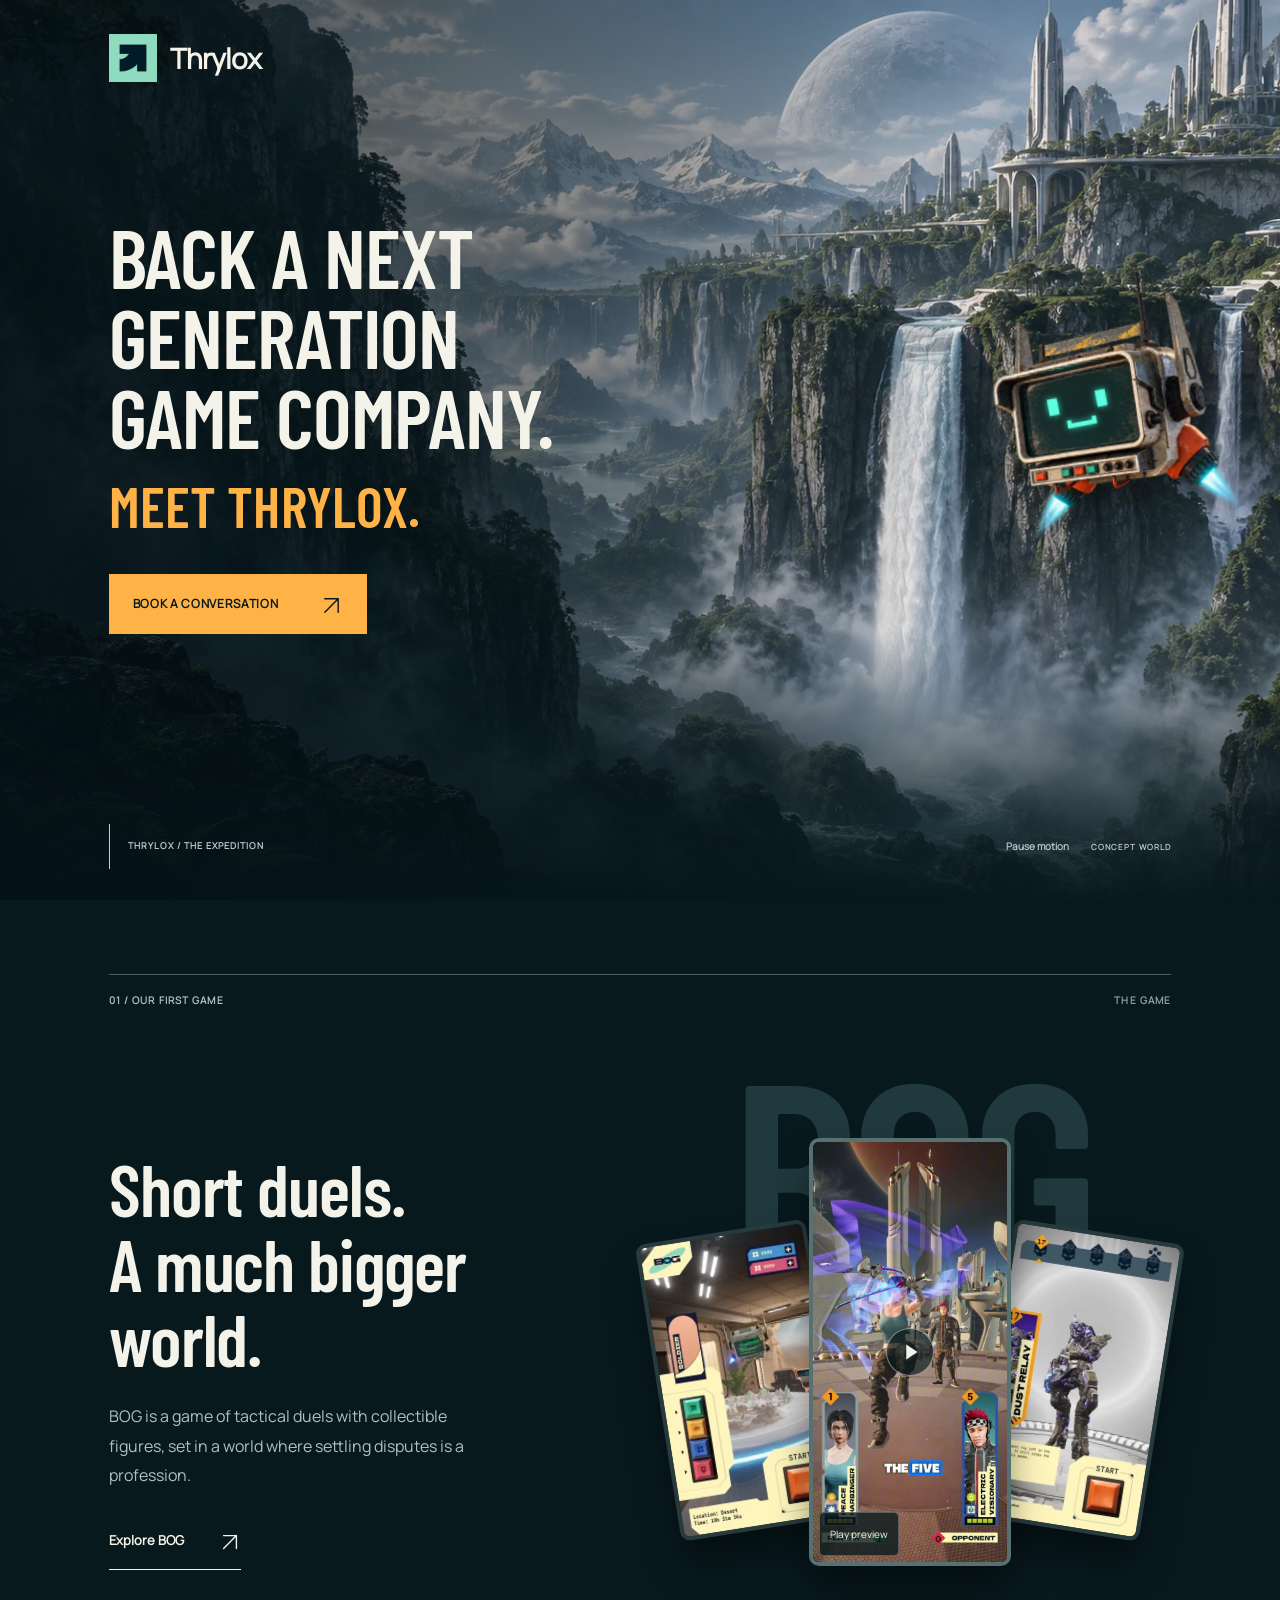
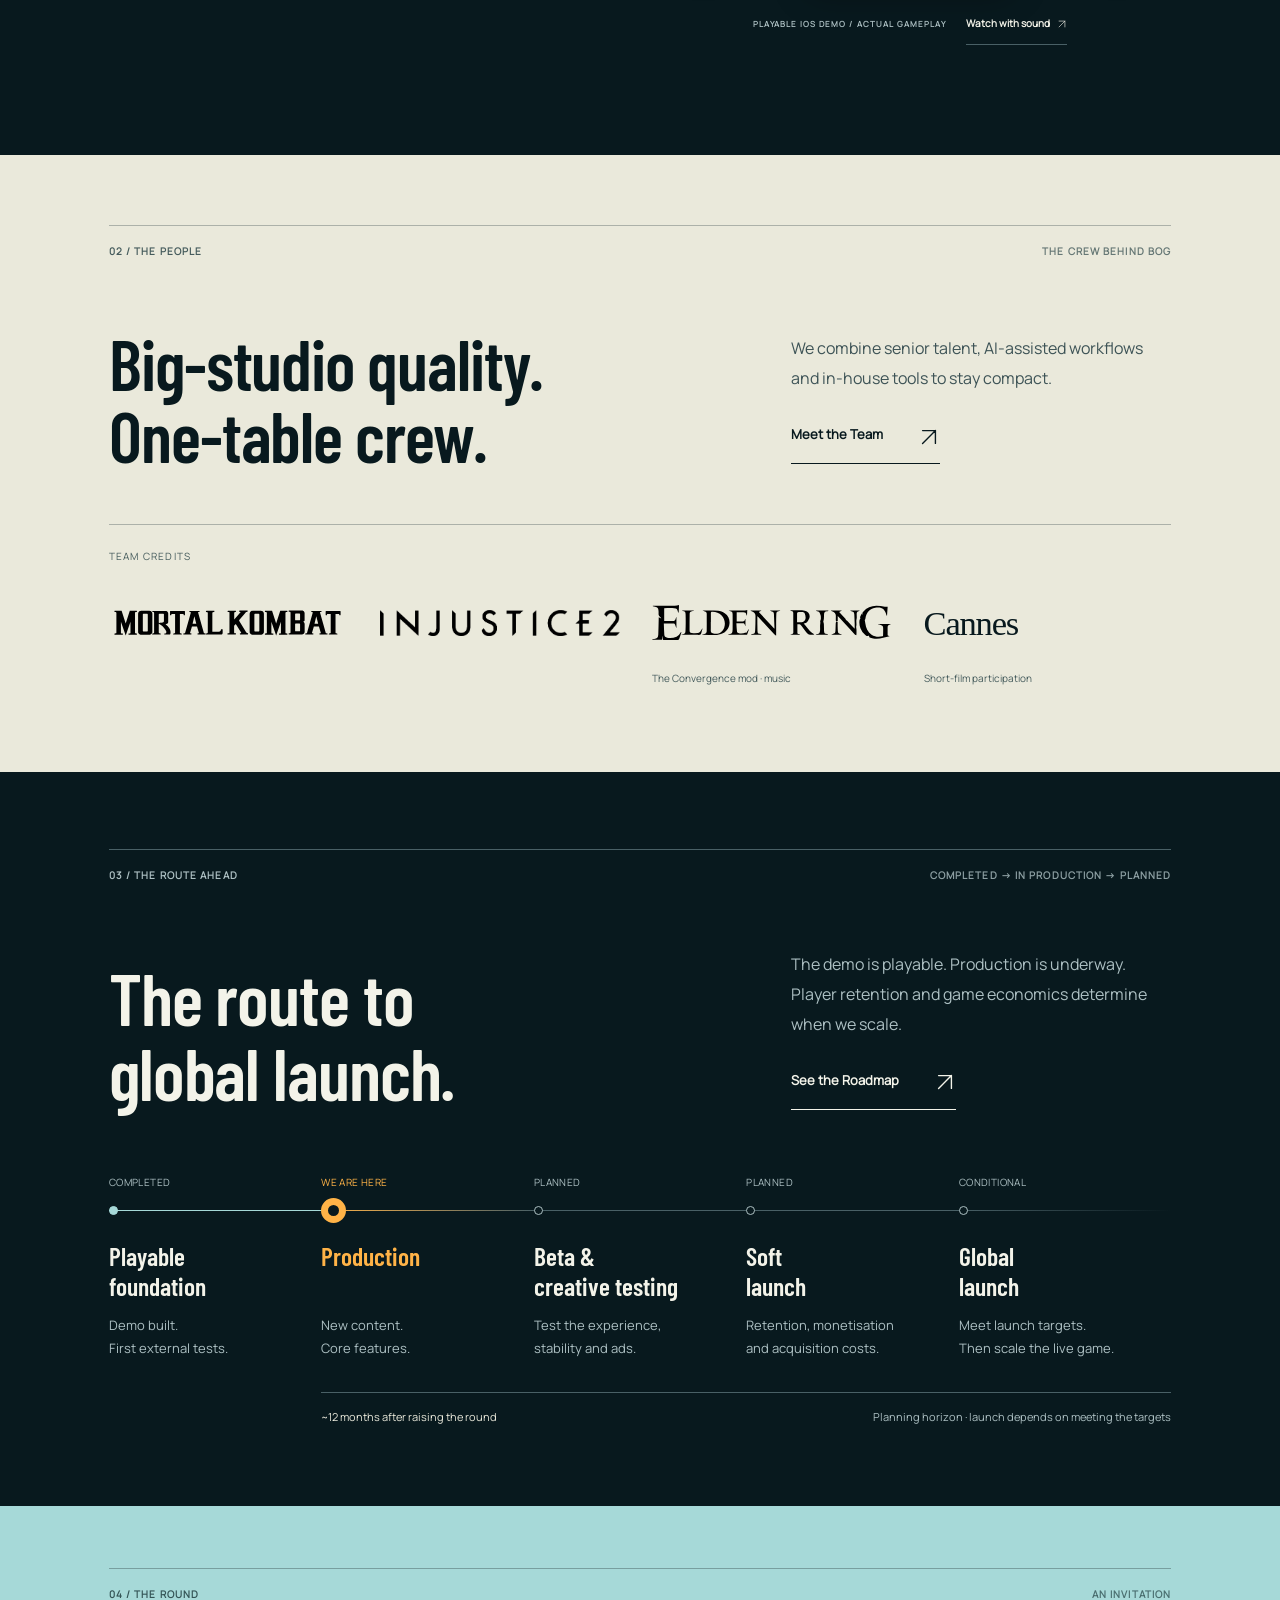
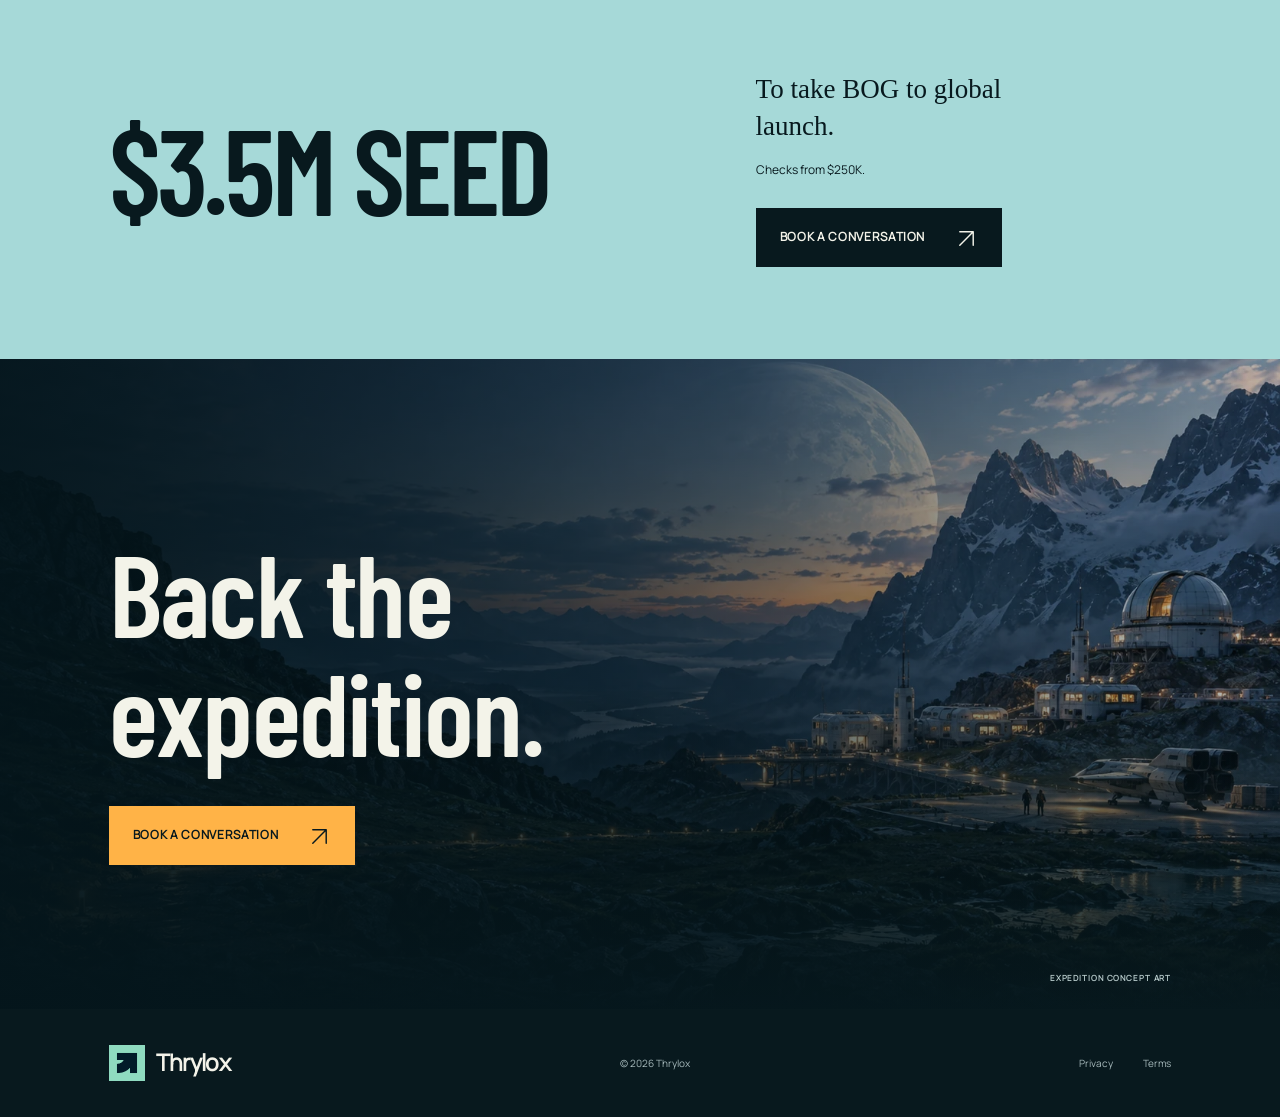
==== commit a470c100: "Add sharing card and lightweight clickable gameplay preview" ====
--- a/index.html
+++ b/index.html
@@ -1,4 +1,4 @@
-<!doctype html><html lang="en"><head><meta charset="utf-8"><meta name="viewport" content="width=device-width,initial-scale=1"><meta name="theme-color" content="#08191e"><title>Thrylox — Back the expedition</title><meta name="description" content="Meet Thrylox: a compact game company building BOG, its own technology and the route to global launch."><link rel="icon" href="./assets/investor/thrylox-logo.png" type="image/png"><link rel="preload" href="./assets/investor/barlow-600.ttf" as="font" type="font/ttf" crossorigin><link rel="preload" as="image" href="./assets/investor/hero-waterfalls-1672.webp" imagesrcset="./assets/investor/hero-waterfalls-960.webp 960w, ./assets/investor/hero-waterfalls-1672.webp 1672w" imagesizes="100vw"><link rel="stylesheet" href="./investor/styles/site.css?v=9501821f6d2f"><script type="module" src="./investor/runtime/app.mjs?v=133476c24407"></script></head><body class="journey" data-page="journey"><a class="skip-link" href="#main">Skip to content</a>
+<!doctype html><html lang="en"><head><meta charset="utf-8"><meta name="viewport" content="width=device-width,initial-scale=1"><meta name="theme-color" content="#08191e"><title>Thrylox — Back the expedition</title><meta name="description" content="Meet Thrylox: a compact game company building BOG, its own technology and the route to global launch."><link rel="icon" href="./assets/investor/thrylox-logo.png" type="image/png"><link rel="preload" href="./assets/investor/barlow-600.ttf" as="font" type="font/ttf" crossorigin><link rel="preload" as="image" href="./assets/investor/hero-waterfalls-1672.webp" imagesrcset="./assets/investor/hero-waterfalls-960.webp 960w, ./assets/investor/hero-waterfalls-1672.webp 1672w" imagesizes="100vw"><link rel="stylesheet" href="./investor/styles/site.css?v=952462b6c877"><script type="module" src="./investor/runtime/app.mjs?v=6d2e1b4f6fd4"></script><link rel="canonical" href="https://thrylox.com/"><meta property="og:type" content="website"><meta property="og:site_name" content="Thrylox"><meta property="og:title" content="Thrylox — Back the expedition"><meta property="og:description" content="Meet Thrylox: a compact game company building BOG, its own technology and the route to global launch."><meta property="og:url" content="https://thrylox.com/"><meta property="og:image" content="https://thrylox.com/assets/investor/social/thrylox-expedition.jpg"><meta property="og:image:type" content="image/jpeg"><meta property="og:image:width" content="1200"><meta property="og:image:height" content="630"><meta property="og:image:alt" content="Thrylox — Back a next generation game company. Meet Thrylox. Waterfall concept world."><meta name="twitter:card" content="summary_large_image"><meta name="twitter:title" content="Thrylox — Back the expedition"><meta name="twitter:description" content="Meet Thrylox: a compact game company building BOG, its own technology and the route to global launch."><meta name="twitter:image" content="https://thrylox.com/assets/investor/social/thrylox-expedition.jpg"><meta name="twitter:image:alt" content="Thrylox — Back a next generation game company. Meet Thrylox. Waterfall concept world."></head><body class="journey" data-page="journey"><a class="skip-link" href="#main">Skip to content</a>
     <main id="main">
     <section id="hero" class="chapter hero" aria-labelledby="hero-title" data-chapter>
       <span class="media-shell hero-background" data-media="bog_world_hero"><img src="./assets/investor/hero-waterfalls-1672.webp" srcset="./assets/investor/hero-waterfalls-960.webp 960w, ./assets/investor/hero-waterfalls-1672.webp 1672w" sizes="100vw" alt="" width="1672" height="941" fetchpriority="high" decoding="async"><span class="media-error" hidden>Expedition concept artwork unavailable</span></span><canvas class="hero-water" data-hero-water aria-hidden="true"></canvas><div class="hero-shade"></div>
@@ -11,7 +11,7 @@
     <section id="bog" class="chapter bog-chapter" aria-labelledby="bog-title" data-chapter tabindex="-1">
       <div class="chapter-top"><span>01 / OUR FIRST GAME</span><span>THE GAME</span></div>
       <div class="split"><div class="chapter-copy"><h2 id="bog-title">Short duels.<br>A much bigger world.</h2><p>BOG is a game of tactical duels with collectible figures, set in a world where settling disputes is a profession.</p><a class="text-link" href="./bog.html" data-deep-open="bog">Explore BOG<span aria-hidden="true"><svg xmlns="http://www.w3.org/2000/svg" viewBox="0 0 24 24" width="1em" height="1em" fill="none" stroke="currentColor" stroke-width="1.5" stroke-linecap="round" stroke-linejoin="round" aria-hidden="true" focusable="false" style="display:inline-block;vertical-align:middle"><path d="M5 19 19 5M5 5h14v14"/></svg></span></a></div>
-      <div class="game-window"><span class="world-wordmark" aria-hidden="true">BOG</span><div class="screen-array"><figure class="game-screen screen-one"><span class="media-shell " data-media="bog_ship"><img src="./assets/onboarding/gallery/step-center.webp"  alt="BOG’s ship hub and its view over the world" width="360" height="640" loading="lazy" decoding="async"><span class="media-error" hidden>This demo image is unavailable.</span></span></figure><figure class="game-screen screen-two video-screen" data-media="bog_walkthrough_september"><div class="preview-video-wrap"><video controls muted playsinline loop preload="metadata" poster="./assets/investor/gameplay-september-poster.jpg" width="720" height="1564" aria-label="BOG gameplay preview — use controls or Watch with sound to watch fullscreen" data-gameplay data-gameplay-preview data-preview-start="4"><source src="./assets/investor/gameplay-september.mp4" type="video/mp4"><a href="./assets/investor/gameplay-september.mp4">Watch BOG gameplay</a></video><div class="video-error" hidden><span>Gameplay preview unavailable</span><a href="./bog.html#pvp">Explore the demo screens <span aria-hidden="true"><svg xmlns="http://www.w3.org/2000/svg" viewBox="0 0 24 24" width="1em" height="1em" fill="none" stroke="currentColor" stroke-width="1.5" stroke-linecap="round" stroke-linejoin="round" aria-hidden="true" focusable="false" style="display:inline-block;vertical-align:middle"><path d="M5 19 19 5M5 5h14v14"/></svg></span></a></div></div></figure><figure class="game-screen screen-three"><span class="media-shell " data-media="bog_collection"><img src="./assets/onboarding/gallery/welcome-center.webp"  alt="A collectible figure in BOG’s early collection" width="360" height="640" loading="lazy" decoding="async"><span class="media-error" hidden>This demo image is unavailable.</span></span></figure></div><div class="game-caption"><span>PLAYABLE iOS DEMO / ACTUAL GAMEPLAY</span><button type="button" class="preview-sound" data-watch-sound>Watch with sound <span aria-hidden="true"><svg xmlns="http://www.w3.org/2000/svg" viewBox="0 0 24 24" width="1em" height="1em" fill="none" stroke="currentColor" stroke-width="1.5" stroke-linecap="round" stroke-linejoin="round" aria-hidden="true" focusable="false" style="display:inline-block;vertical-align:middle"><path d="M5 19 19 5M5 5h14v14"/></svg></span></button></div></div></div>
+      <div class="game-window"><span class="world-wordmark" aria-hidden="true">BOG</span><div class="screen-array"><figure class="game-screen screen-one"><span class="media-shell " data-media="bog_ship"><img src="./assets/onboarding/gallery/step-center.webp"  alt="BOG’s ship hub and its view over the world" width="360" height="640" loading="lazy" decoding="async"><span class="media-error" hidden>This demo image is unavailable.</span></span></figure><figure class="game-screen screen-two video-screen" data-media="bog_walkthrough_preview"><div class="preview-video-wrap"><video controls muted playsinline loop preload="metadata" src="./assets/investor/gameplay-preview.mp4" poster="./assets/investor/gameplay-september-poster.jpg" width="720" height="1564" aria-label="BOG gameplay preview" data-gameplay data-gameplay-preview data-full-src="./assets/investor/gameplay-september.mp4"><a href="./assets/investor/gameplay-september.mp4">Watch the full BOG gameplay video</a></video><button type="button" class="preview-open" data-watch-preview aria-label="Watch BOG gameplay fullscreen with sound" hidden><svg viewBox="0 0 32 32" width="32" height="32" aria-hidden="true" focusable="false"><path d="M11 6 26 16 11 26Z" fill="currentColor"/></svg></button><button type="button" class="preview-pause" data-preview-pause hidden>Play preview</button><div class="video-error" hidden><span>Gameplay preview unavailable</span><a href="./assets/investor/gameplay-september.mp4">Open the full video <span aria-hidden="true"><svg xmlns="http://www.w3.org/2000/svg" viewBox="0 0 24 24" width="1em" height="1em" fill="none" stroke="currentColor" stroke-width="1.5" stroke-linecap="round" stroke-linejoin="round" aria-hidden="true" focusable="false" style="display:inline-block;vertical-align:middle"><path d="M5 19 19 5M5 5h14v14"/></svg></span></a></div></div><p class="preview-status" data-preview-status role="status" hidden></p><noscript><a href="./assets/investor/gameplay-september.mp4">Watch the full video with sound</a></noscript></figure><figure class="game-screen screen-three"><span class="media-shell " data-media="bog_collection"><img src="./assets/onboarding/gallery/welcome-center.webp"  alt="A collectible figure in BOG’s early collection" width="360" height="640" loading="lazy" decoding="async"><span class="media-error" hidden>This demo image is unavailable.</span></span></figure></div><div class="game-caption"><span>PLAYABLE iOS DEMO / ACTUAL GAMEPLAY</span><button type="button" class="preview-sound" data-watch-sound>Watch with sound <span aria-hidden="true"><svg xmlns="http://www.w3.org/2000/svg" viewBox="0 0 24 24" width="1em" height="1em" fill="none" stroke="currentColor" stroke-width="1.5" stroke-linecap="round" stroke-linejoin="round" aria-hidden="true" focusable="false" style="display:inline-block;vertical-align:middle"><path d="M5 19 19 5M5 5h14v14"/></svg></span></button></div></div></div>
     </section>
     <section id="team" class="chapter team-chapter" aria-labelledby="team-title" data-chapter tabindex="-1">
       <div class="chapter-top"><span>02 / THE PEOPLE</span><span>THE CREW BEHIND BOG</span></div>
--- a/investor/styles/site.css
+++ b/investor/styles/site.css
@@ -255,6 +255,13 @@
 }
 
 /* Explicit viewing is separate from the silent inline preview. */
+.preview-open{position:absolute;inset:0;z-index:2;display:grid;place-items:center;width:100%;height:100%;border:0;padding:0;background:transparent;color:var(--white);cursor:pointer}
+.preview-open svg{width:48px;height:48px;padding:11px;border:1px solid #ffffff70;border-radius:50%;background:#08191ea8;transition:background .2s}
+.preview-open:hover svg{background:#08191ee6}
+.preview-open:focus-visible{outline:3px solid var(--amber);outline-offset:-4px}
+.preview-pause{position:absolute;left:6px;bottom:6px;z-index:3;min-height:44px;min-width:44px;padding:8px 10px;border:1px solid #ffffff40;border-radius:5px;background:#08191ec9;color:var(--white);font:inherit;font-size:10px;cursor:pointer}
+.preview-pause:focus-visible{outline:3px solid var(--amber);outline-offset:2px}
+.preview-status{margin:0;padding:10px;color:var(--white);font-size:11px;line-height:1.5}
 .preview-sound{display:inline-flex;align-items:center;gap:7px}
 video:fullscreen{width:100%;height:100%;max-width:none;aspect-ratio:auto;object-fit:contain;background:#000}
 video:-webkit-full-screen{width:100%;height:100%;max-width:none;aspect-ratio:auto;object-fit:contain;background:#000}
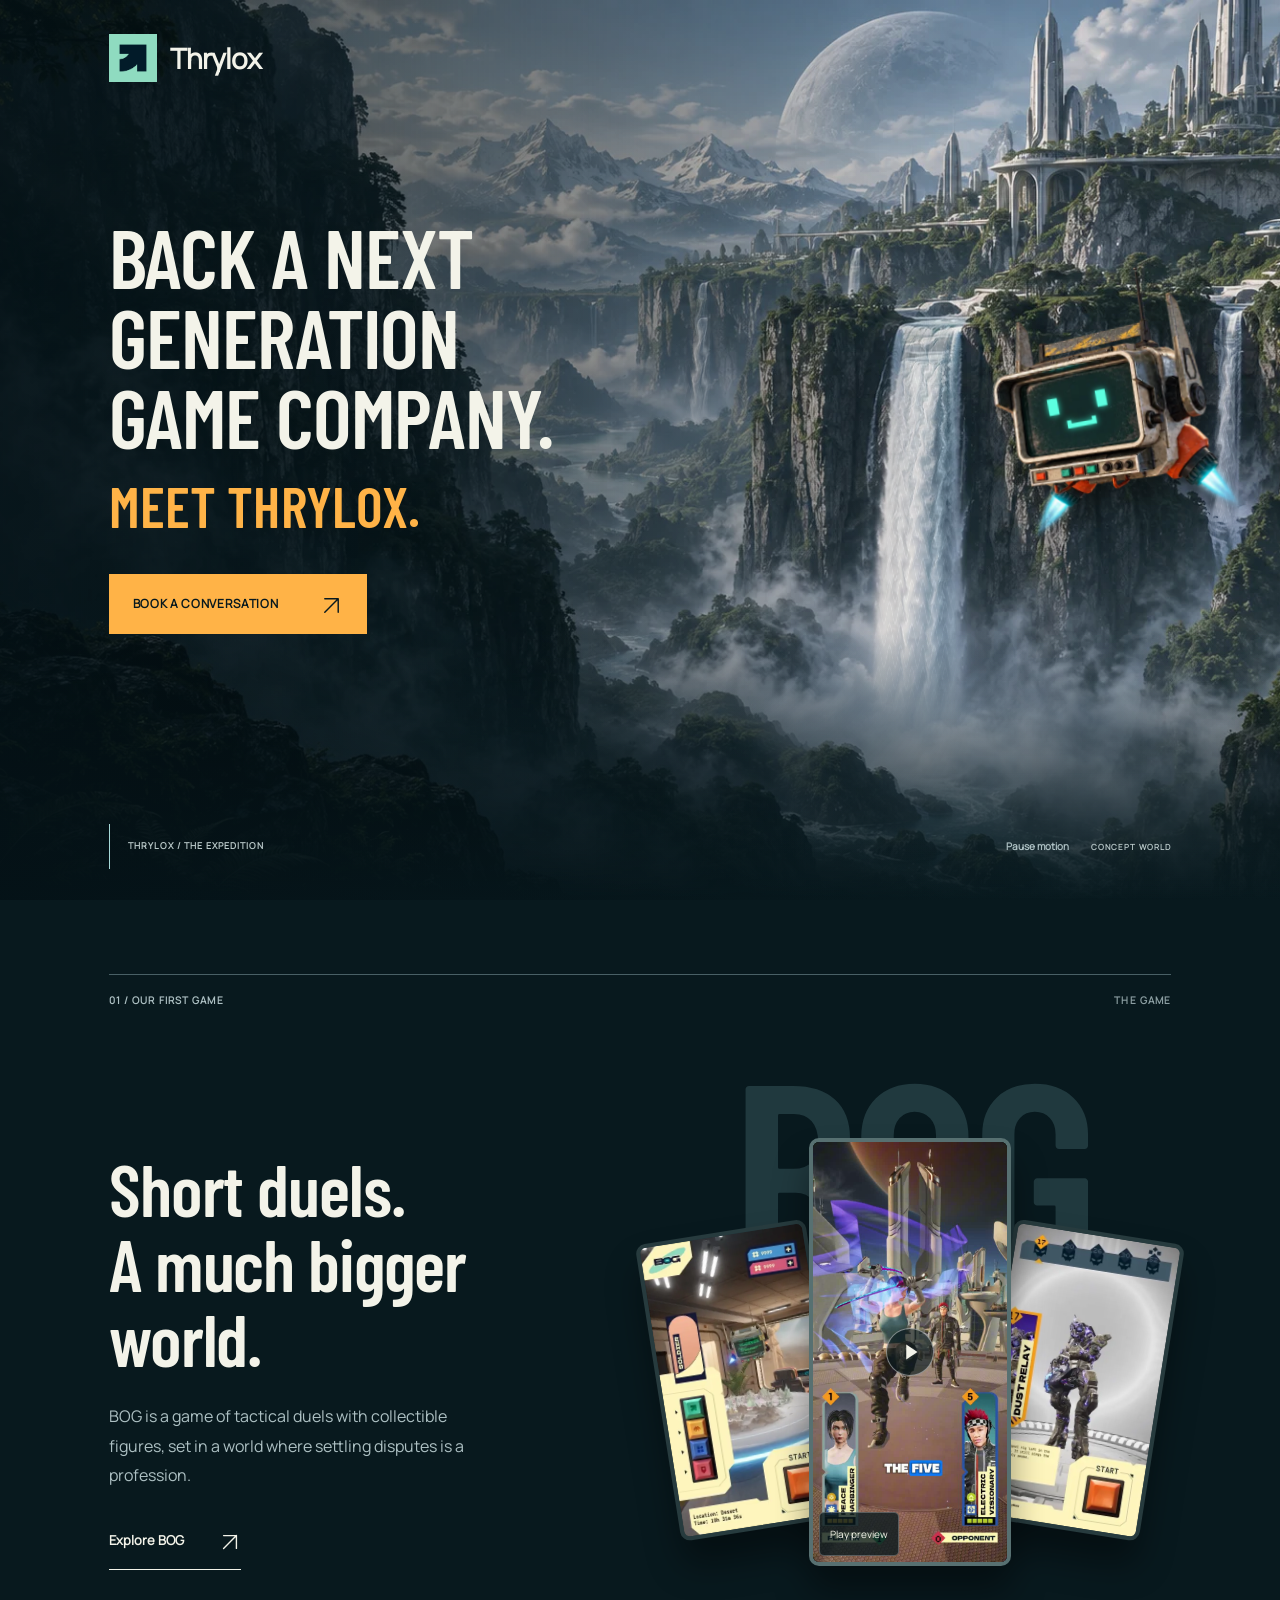
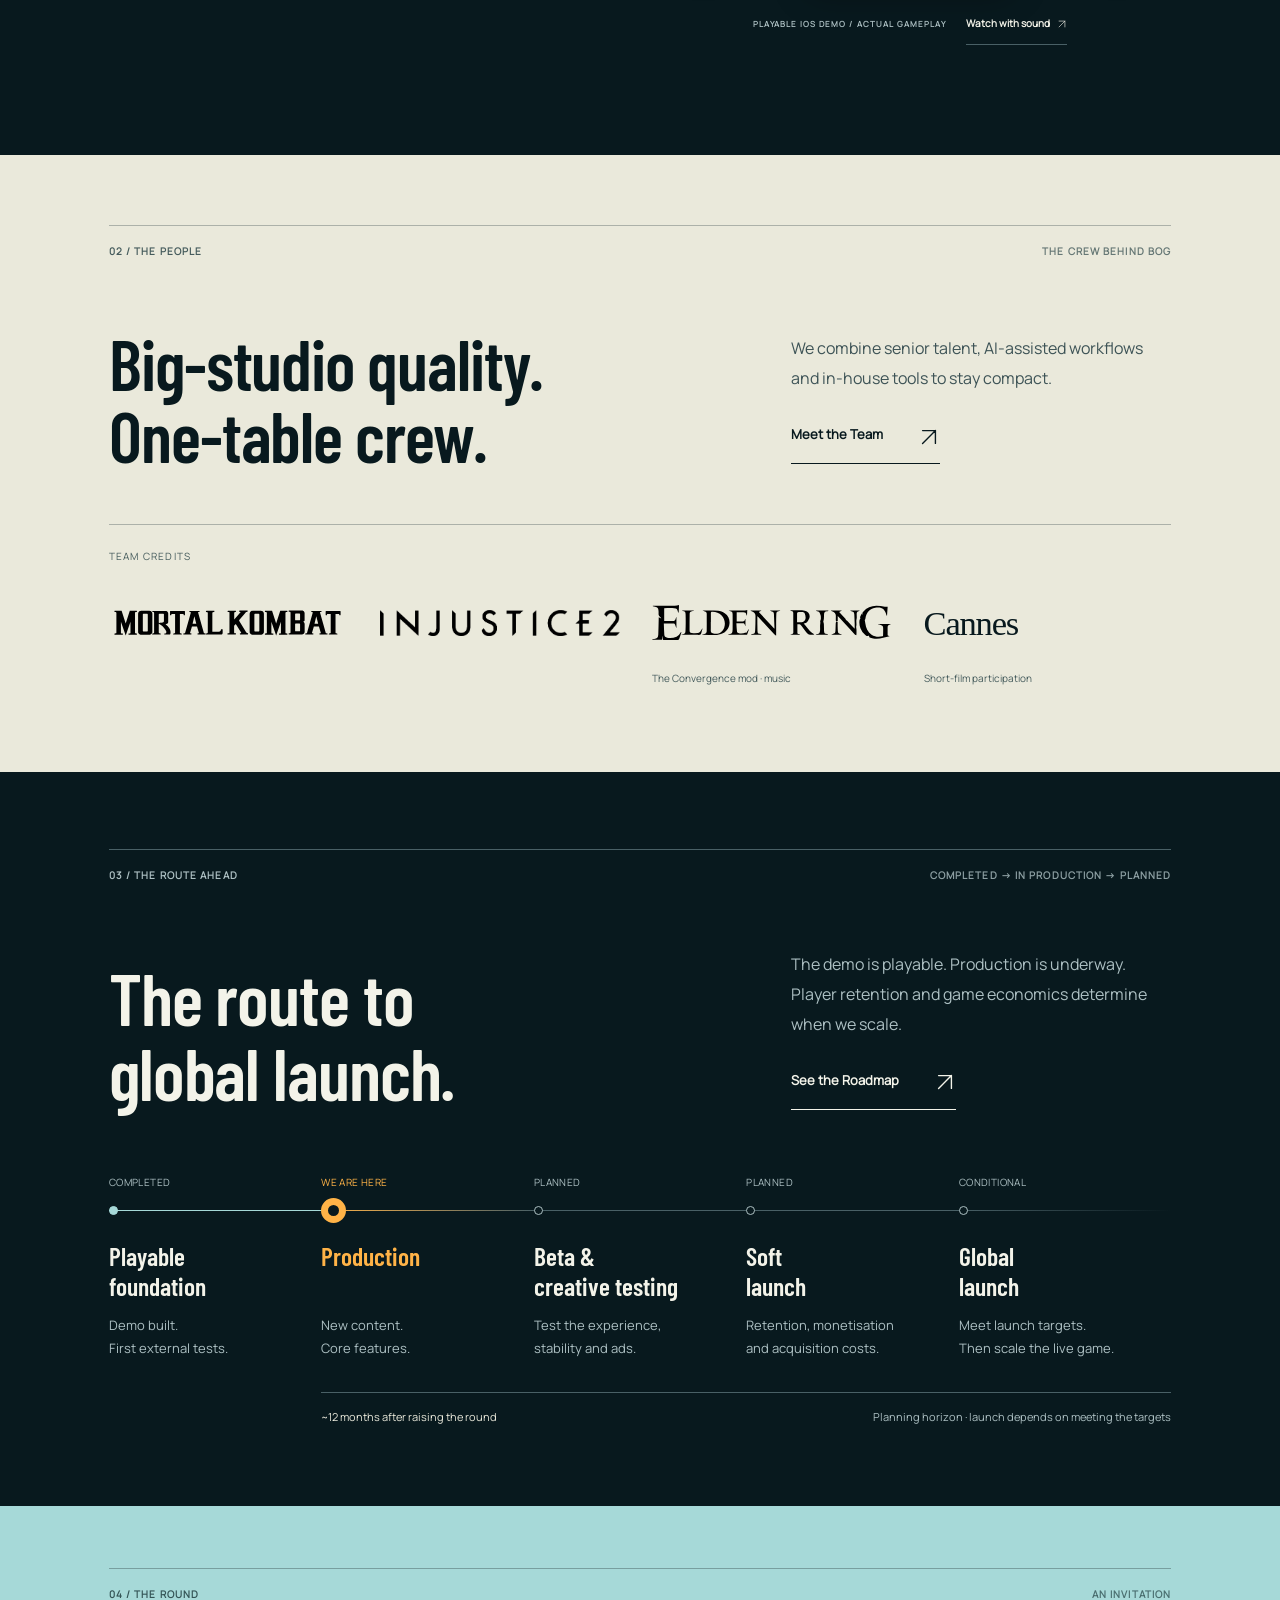
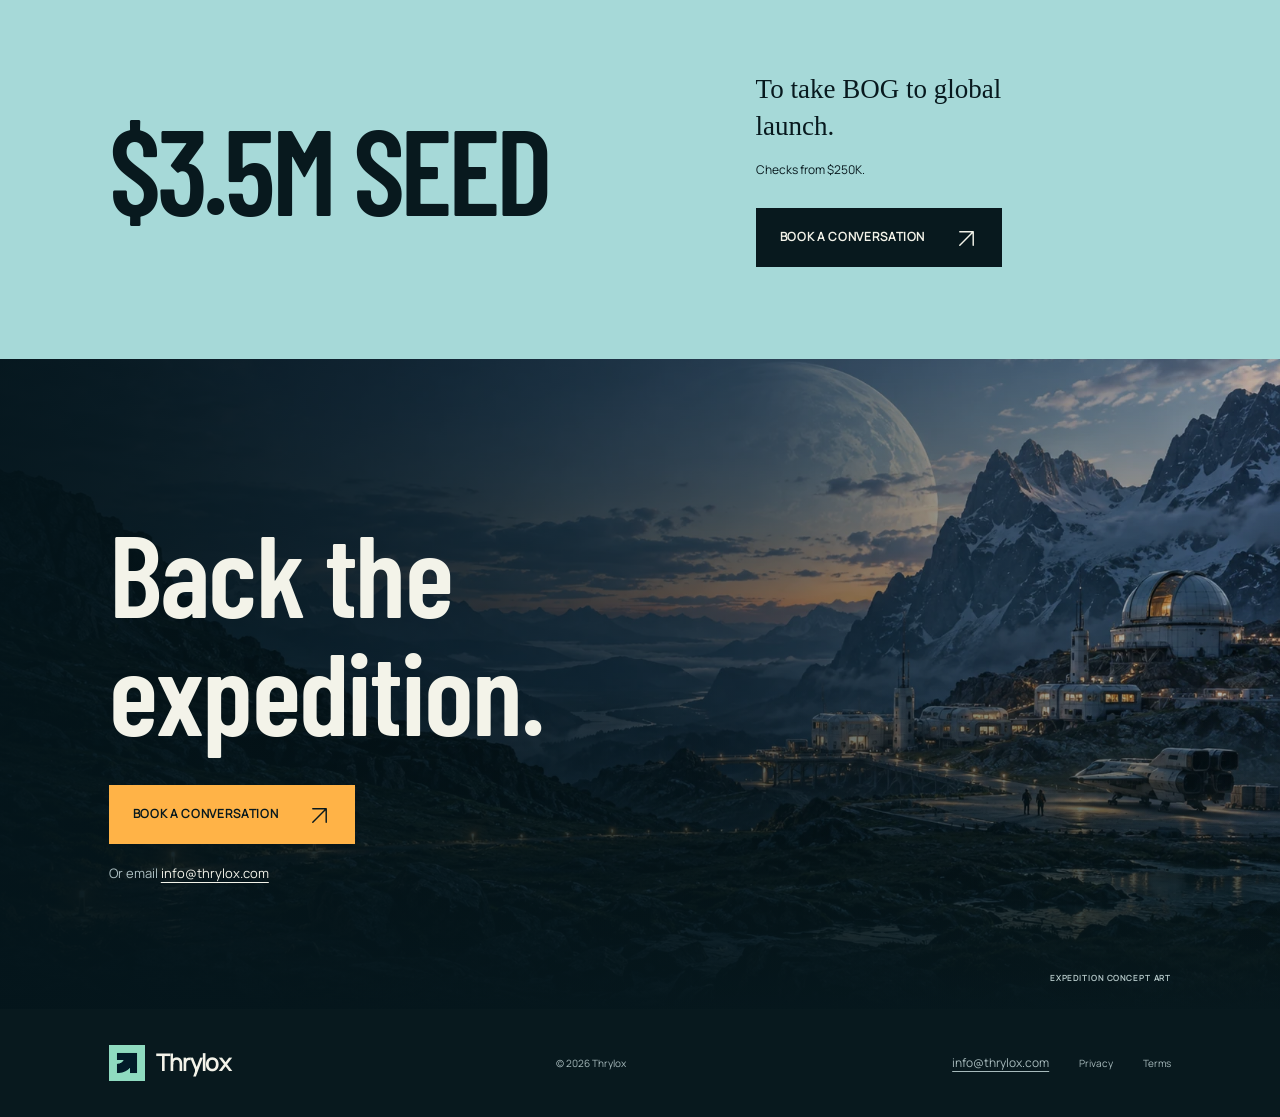
==== commit 27a1a22b: "Add direct email contact alongside booking" ====
--- a/index.html
+++ b/index.html
@@ -1,4 +1,4 @@
-<!doctype html><html lang="en"><head><meta charset="utf-8"><meta name="viewport" content="width=device-width,initial-scale=1"><meta name="theme-color" content="#08191e"><title>Thrylox — Back the expedition</title><meta name="description" content="Meet Thrylox: a compact game company building BOG, its own technology and the route to global launch."><link rel="icon" href="./assets/investor/thrylox-logo.png" type="image/png"><link rel="preload" href="./assets/investor/barlow-600.ttf" as="font" type="font/ttf" crossorigin><link rel="preload" as="image" href="./assets/investor/hero-waterfalls-1672.webp" imagesrcset="./assets/investor/hero-waterfalls-960.webp 960w, ./assets/investor/hero-waterfalls-1672.webp 1672w" imagesizes="100vw"><link rel="stylesheet" href="./investor/styles/site.css?v=952462b6c877"><script type="module" src="./investor/runtime/app.mjs?v=6d2e1b4f6fd4"></script><link rel="canonical" href="https://thrylox.com/"><meta property="og:type" content="website"><meta property="og:site_name" content="Thrylox"><meta property="og:title" content="Thrylox — Back the expedition"><meta property="og:description" content="Meet Thrylox: a compact game company building BOG, its own technology and the route to global launch."><meta property="og:url" content="https://thrylox.com/"><meta property="og:image" content="https://thrylox.com/assets/investor/social/thrylox-expedition.jpg"><meta property="og:image:type" content="image/jpeg"><meta property="og:image:width" content="1200"><meta property="og:image:height" content="630"><meta property="og:image:alt" content="Thrylox — Back a next generation game company. Meet Thrylox. Waterfall concept world."><meta name="twitter:card" content="summary_large_image"><meta name="twitter:title" content="Thrylox — Back the expedition"><meta name="twitter:description" content="Meet Thrylox: a compact game company building BOG, its own technology and the route to global launch."><meta name="twitter:image" content="https://thrylox.com/assets/investor/social/thrylox-expedition.jpg"><meta name="twitter:image:alt" content="Thrylox — Back a next generation game company. Meet Thrylox. Waterfall concept world."></head><body class="journey" data-page="journey"><a class="skip-link" href="#main">Skip to content</a>
+<!doctype html><html lang="en"><head><meta charset="utf-8"><meta name="viewport" content="width=device-width,initial-scale=1"><meta name="theme-color" content="#08191e"><title>Thrylox — Back the expedition</title><meta name="description" content="Meet Thrylox: a compact game company building BOG, its own technology and the route to global launch."><link rel="icon" href="./assets/investor/thrylox-logo.png" type="image/png"><link rel="preload" href="./assets/investor/barlow-600.ttf" as="font" type="font/ttf" crossorigin><link rel="preload" as="image" href="./assets/investor/hero-waterfalls-1672.webp" imagesrcset="./assets/investor/hero-waterfalls-960.webp 960w, ./assets/investor/hero-waterfalls-1672.webp 1672w" imagesizes="100vw"><link rel="stylesheet" href="./investor/styles/site.css?v=fbfc70bc7a52"><script type="module" src="./investor/runtime/app.mjs?v=6d2e1b4f6fd4"></script><link rel="canonical" href="https://thrylox.com/"><meta property="og:type" content="website"><meta property="og:site_name" content="Thrylox"><meta property="og:title" content="Thrylox — Back the expedition"><meta property="og:description" content="Meet Thrylox: a compact game company building BOG, its own technology and the route to global launch."><meta property="og:url" content="https://thrylox.com/"><meta property="og:image" content="https://thrylox.com/assets/investor/social/thrylox-expedition.jpg"><meta property="og:image:type" content="image/jpeg"><meta property="og:image:width" content="1200"><meta property="og:image:height" content="630"><meta property="og:image:alt" content="Thrylox — Back a next generation game company. Meet Thrylox. Waterfall concept world."><meta name="twitter:card" content="summary_large_image"><meta name="twitter:title" content="Thrylox — Back the expedition"><meta name="twitter:description" content="Meet Thrylox: a compact game company building BOG, its own technology and the route to global launch."><meta name="twitter:image" content="https://thrylox.com/assets/investor/social/thrylox-expedition.jpg"><meta name="twitter:image:alt" content="Thrylox — Back a next generation game company. Meet Thrylox. Waterfall concept world."></head><body class="journey" data-page="journey"><a class="skip-link" href="#main">Skip to content</a>
     <main id="main">
     <section id="hero" class="chapter hero" aria-labelledby="hero-title" data-chapter>
       <span class="media-shell hero-background" data-media="bog_world_hero"><img src="./assets/investor/hero-waterfalls-1672.webp" srcset="./assets/investor/hero-waterfalls-960.webp 960w, ./assets/investor/hero-waterfalls-1672.webp 1672w" sizes="100vw" alt="" width="1672" height="941" fetchpriority="high" decoding="async"><span class="media-error" hidden>Expedition concept artwork unavailable</span></span><canvas class="hero-water" data-hero-water aria-hidden="true"></canvas><div class="hero-shade"></div>
@@ -48,6 +48,6 @@
       <div class="round-grid"><h2 id="round-title">$3.5M SEED</h2><div class="round-details"><p>To take BOG to global launch.</p><span>Checks from $250K.</span><a class="button booking " href="https://calendar.app.google/B2CGnXTToixu7rRy5" data-booking="round" target="_blank" rel="noopener noreferrer">Book a Conversation<span aria-hidden="true"><svg xmlns="http://www.w3.org/2000/svg" viewBox="0 0 24 24" width="1em" height="1em" fill="none" stroke="currentColor" stroke-width="1.5" stroke-linecap="round" stroke-linejoin="round" aria-hidden="true" focusable="false" style="display:inline-block;vertical-align:middle"><path d="M5 19 19 5M5 5h14v14"/></svg></span><span class="sr-only"> (opens booking calendar in a new tab)</span></a></div></div>
     </section>
     <section id="final" class="chapter final-chapter" aria-labelledby="final-title" data-chapter tabindex="-1">
-      <span class="media-shell final-background" data-media="expedition_outpost"><img src="./assets/expedition/outpost.webp" srcset="./assets/expedition/outpost-960.webp 960w, ./assets/expedition/outpost.webp 1672w" sizes="100vw" alt="" width="1672" height="941" loading="lazy" decoding="async"><span class="media-error" hidden>Expedition concept artwork unavailable</span></span><div class="final-shade"></div><div class="final-copy"><h2 id="final-title">Back the<br>expedition.</h2><a class="button booking " href="https://calendar.app.google/B2CGnXTToixu7rRy5" data-booking="final" target="_blank" rel="noopener noreferrer">Book a Conversation<span aria-hidden="true"><svg xmlns="http://www.w3.org/2000/svg" viewBox="0 0 24 24" width="1em" height="1em" fill="none" stroke="currentColor" stroke-width="1.5" stroke-linecap="round" stroke-linejoin="round" aria-hidden="true" focusable="false" style="display:inline-block;vertical-align:middle"><path d="M5 19 19 5M5 5h14v14"/></svg></span><span class="sr-only"> (opens booking calendar in a new tab)</span></a></div><span class="art-caption">EXPEDITION CONCEPT ART</span>
+      <span class="media-shell final-background" data-media="expedition_outpost"><img src="./assets/expedition/outpost.webp" srcset="./assets/expedition/outpost-960.webp 960w, ./assets/expedition/outpost.webp 1672w" sizes="100vw" alt="" width="1672" height="941" loading="lazy" decoding="async"><span class="media-error" hidden>Expedition concept artwork unavailable</span></span><div class="final-shade"></div><div class="final-copy"><h2 id="final-title">Back the<br>expedition.</h2><a class="button booking " href="https://calendar.app.google/B2CGnXTToixu7rRy5" data-booking="final" target="_blank" rel="noopener noreferrer">Book a Conversation<span aria-hidden="true"><svg xmlns="http://www.w3.org/2000/svg" viewBox="0 0 24 24" width="1em" height="1em" fill="none" stroke="currentColor" stroke-width="1.5" stroke-linecap="round" stroke-linejoin="round" aria-hidden="true" focusable="false" style="display:inline-block;vertical-align:middle"><path d="M5 19 19 5M5 5h14v14"/></svg></span><span class="sr-only"> (opens booking calendar in a new tab)</span></a><p class="contact-email">Or email <a class="email-link" href="mailto:info@thrylox.com">info@thrylox.com</a></p></div><span class="art-caption">EXPEDITION CONCEPT ART</span>
     </section>
-    </main><footer class="footer"><a class="brand footer-name" href="./" aria-label="Thrylox home"><img src="./assets/investor/thrylox-logo.png" width="48" height="48" alt=""><span>Thrylox</span></a><span>© 2026 Thrylox</span><div><a href="./privacy.html">Privacy</a><a href="./terms.html">Terms</a></div></footer></body></html>
+    </main><footer class="footer"><a class="brand footer-name" href="./" aria-label="Thrylox home"><img src="./assets/investor/thrylox-logo.png" width="48" height="48" alt=""><span>Thrylox</span></a><span>© 2026 Thrylox</span><div class="footer-links"><a class="email-link" href="mailto:info@thrylox.com">info@thrylox.com</a><a href="./privacy.html">Privacy</a><a href="./terms.html">Terms</a></div></footer></body></html>
--- a/investor/styles/site.css
+++ b/investor/styles/site.css
@@ -271,3 +271,14 @@
 .video-viewer[open]{display:grid;grid-template-rows:auto minmax(0,1fr);padding:env(safe-area-inset-top) env(safe-area-inset-right) env(safe-area-inset-bottom) env(safe-area-inset-left)}
 .video-viewer-close{justify-self:end;min-height:44px;margin:8px 12px;padding:8px 12px;border:1px solid #ffffff80;background:#111;color:#fff;cursor:pointer;font-size:14px}
 .video-viewer>video{width:100%;height:100%;min-height:0;max-width:none;object-fit:contain}
+
+/* A direct contact option beside the booking invitation. */
+.contact-email,.conversation-page .contact-email{margin:18px 0 0;font-family:var(--body);font-size:13px;line-height:1.8;color:var(--muted)}
+.email-link{text-decoration:underline;text-decoration-thickness:1px;text-underline-offset:4px;overflow-wrap:anywhere}
+.contact-email .email-link{color:var(--white)}
+.contact-email .email-link:hover{color:var(--amber);text-decoration:underline}
+.editorial .contact-email{color:#526867}
+.editorial .contact-email .email-link{color:var(--ink)}
+.editorial .contact-email .email-link:hover{color:#456d71}
+.footer>.footer-links{flex-wrap:wrap;align-items:center;row-gap:14px}
+.footer .email-link{font-size:12px}
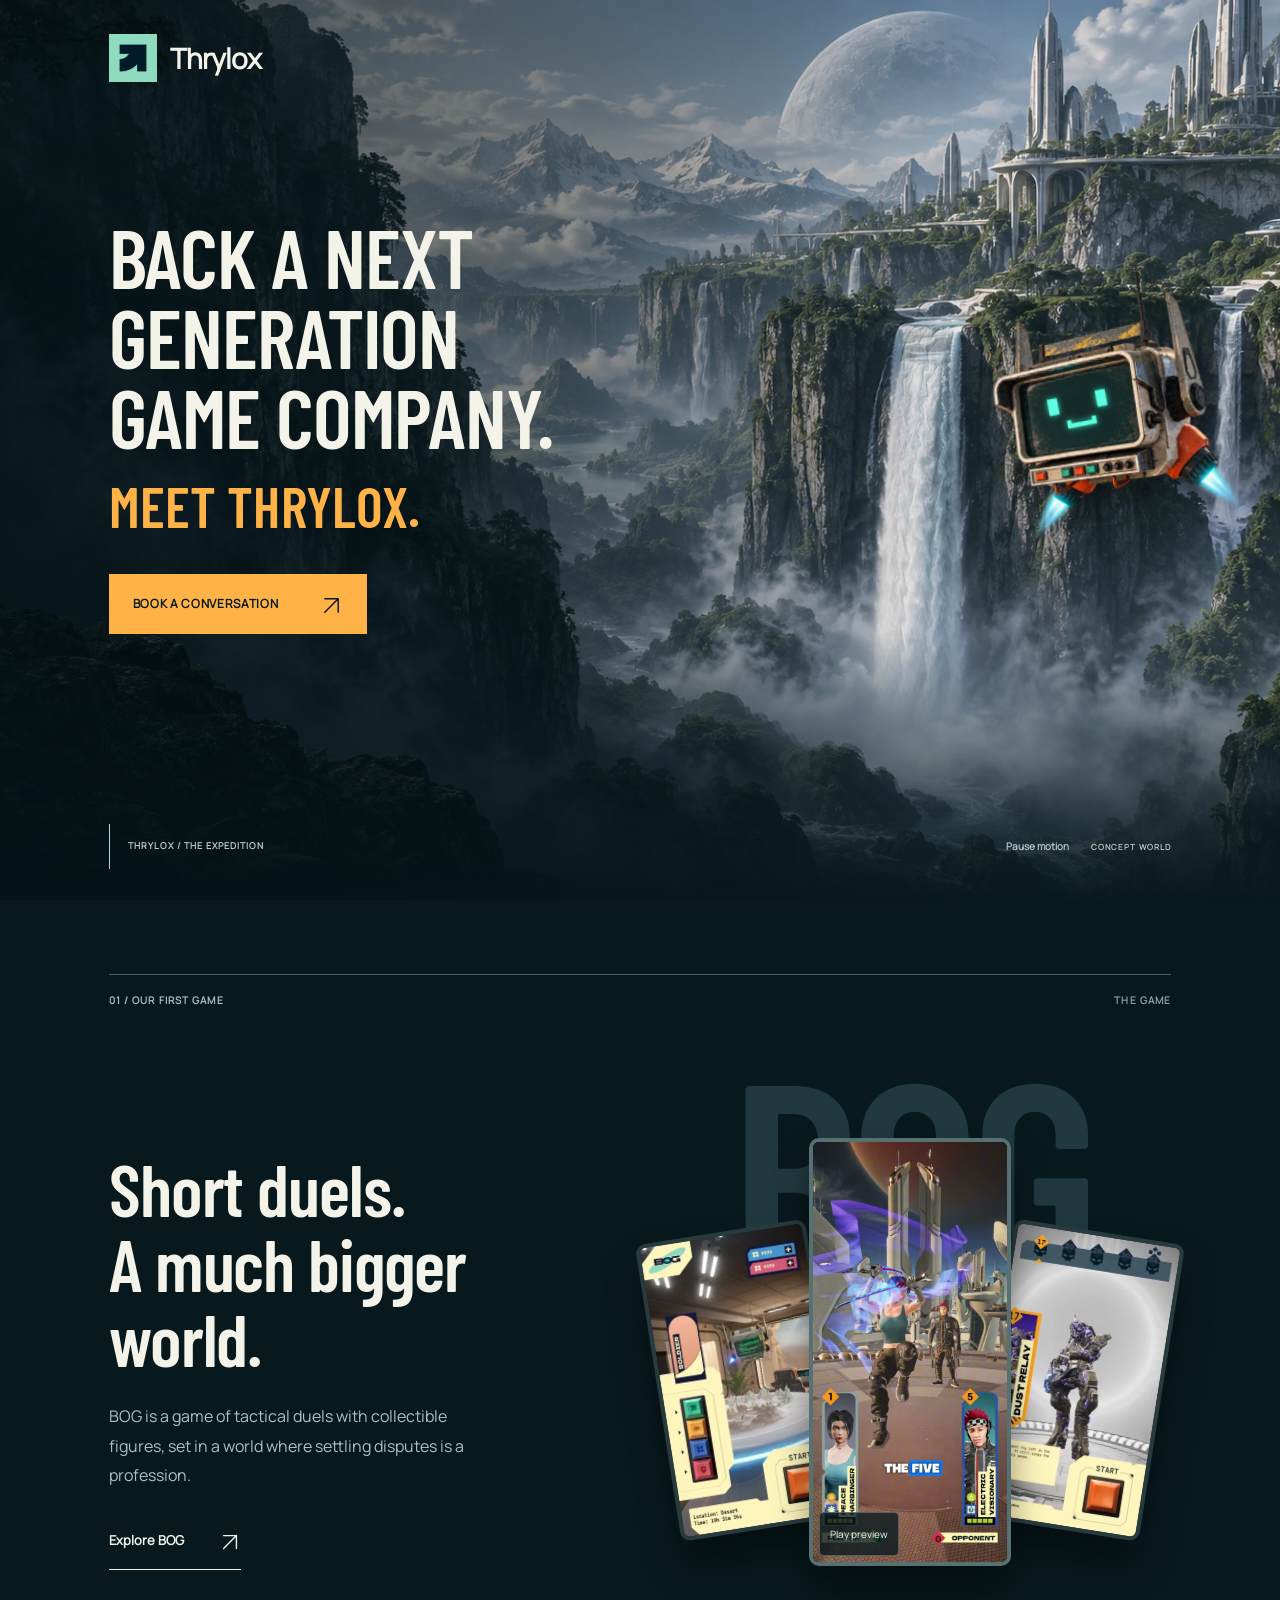
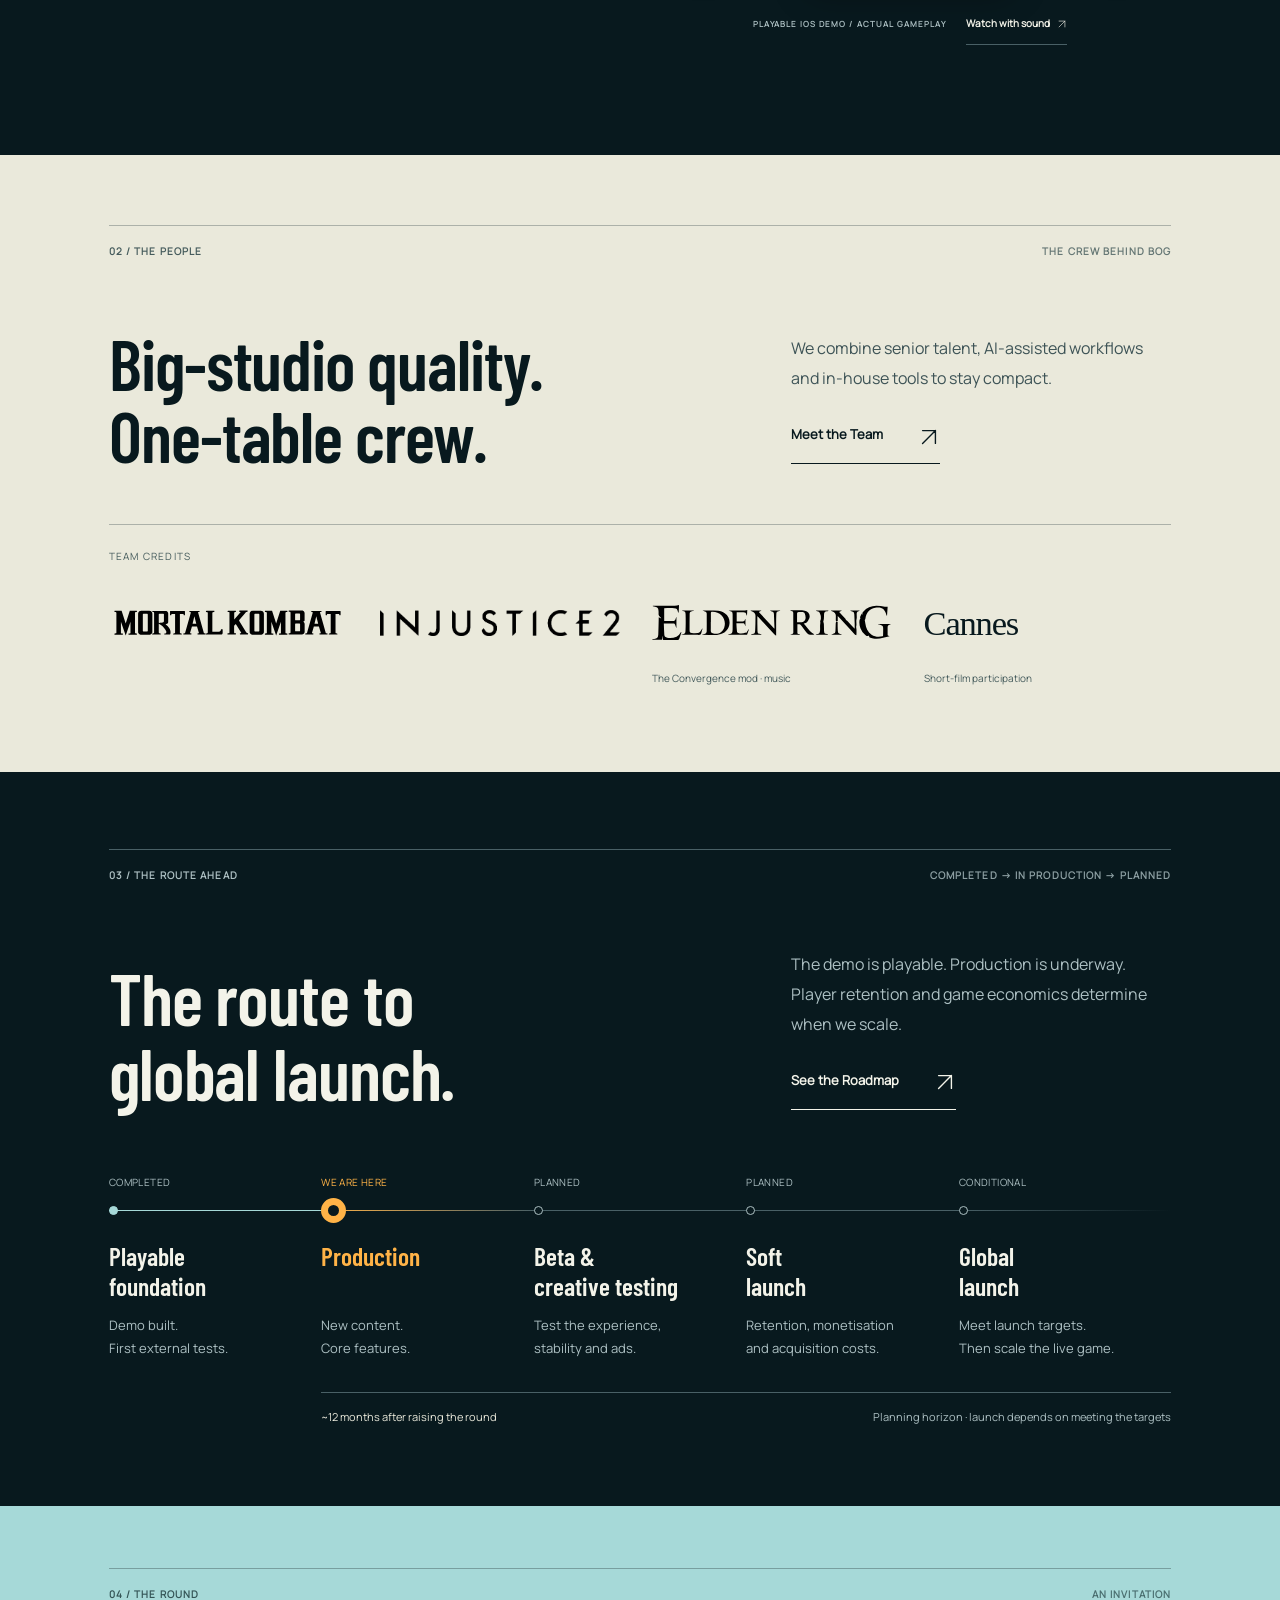
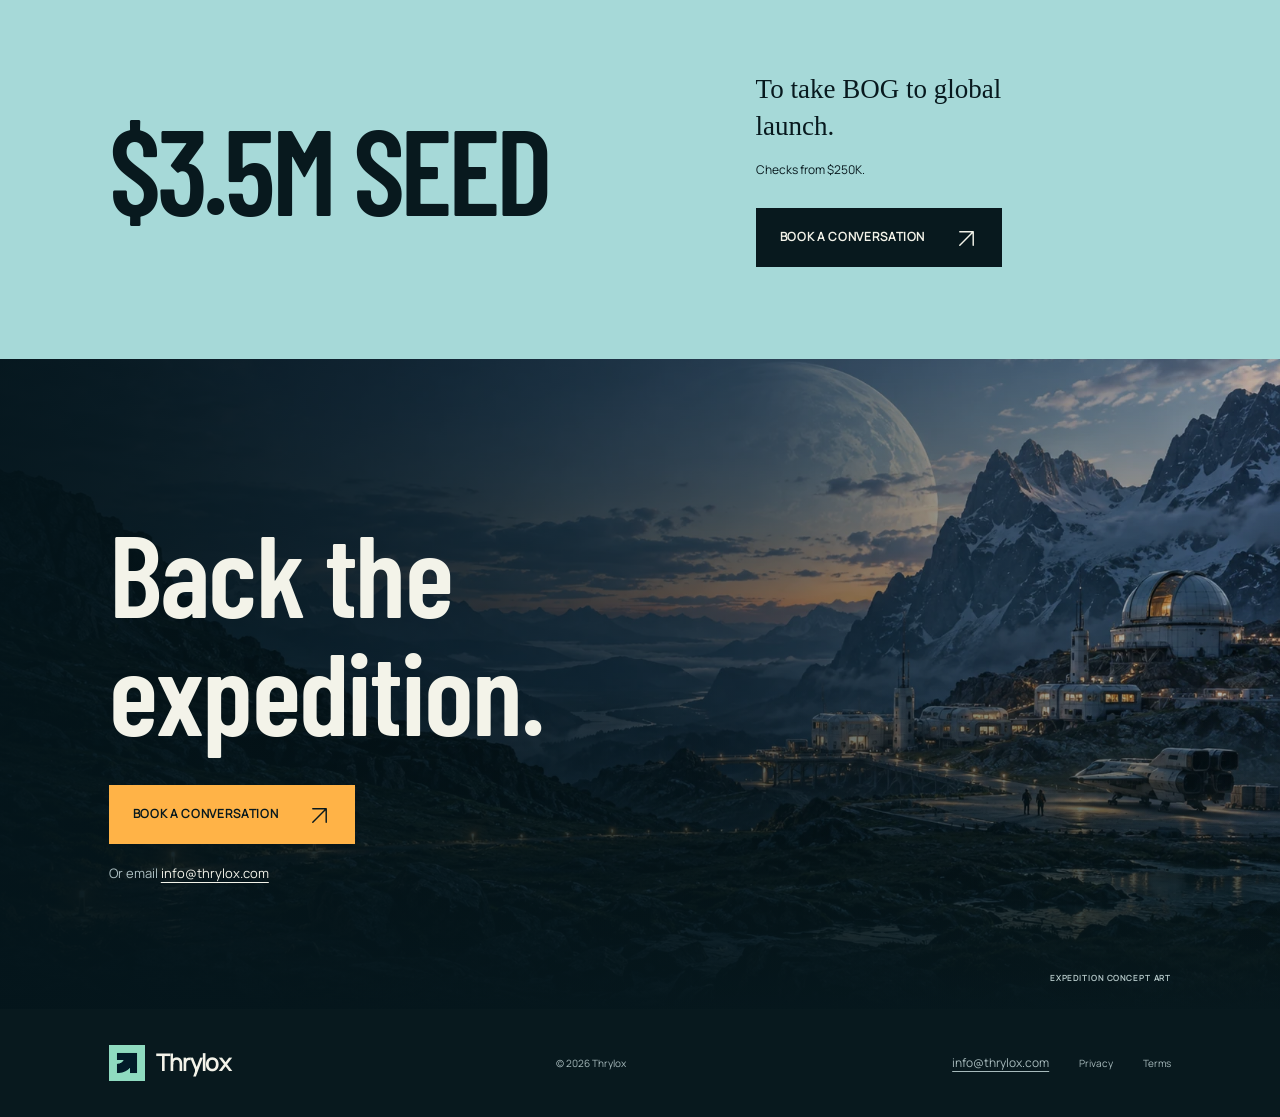
==== commit b7bcda88: "Restore original preview quality and remove central play icon" ====
--- a/index.html
+++ b/index.html
@@ -1,4 +1,4 @@
-<!doctype html><html lang="en"><head><meta charset="utf-8"><meta name="viewport" content="width=device-width,initial-scale=1"><meta name="theme-color" content="#08191e"><title>Thrylox — Back the expedition</title><meta name="description" content="Meet Thrylox: a compact game company building BOG, its own technology and the route to global launch."><link rel="icon" href="./assets/investor/thrylox-logo.png" type="image/png"><link rel="preload" href="./assets/investor/barlow-600.ttf" as="font" type="font/ttf" crossorigin><link rel="preload" as="image" href="./assets/investor/hero-waterfalls-1672.webp" imagesrcset="./assets/investor/hero-waterfalls-960.webp 960w, ./assets/investor/hero-waterfalls-1672.webp 1672w" imagesizes="100vw"><link rel="stylesheet" href="./investor/styles/site.css?v=fbfc70bc7a52"><script type="module" src="./investor/runtime/app.mjs?v=6d2e1b4f6fd4"></script><link rel="canonical" href="https://thrylox.com/"><meta property="og:type" content="website"><meta property="og:site_name" content="Thrylox"><meta property="og:title" content="Thrylox — Back the expedition"><meta property="og:description" content="Meet Thrylox: a compact game company building BOG, its own technology and the route to global launch."><meta property="og:url" content="https://thrylox.com/"><meta property="og:image" content="https://thrylox.com/assets/investor/social/thrylox-expedition.jpg"><meta property="og:image:type" content="image/jpeg"><meta property="og:image:width" content="1200"><meta property="og:image:height" content="630"><meta property="og:image:alt" content="Thrylox — Back a next generation game company. Meet Thrylox. Waterfall concept world."><meta name="twitter:card" content="summary_large_image"><meta name="twitter:title" content="Thrylox — Back the expedition"><meta name="twitter:description" content="Meet Thrylox: a compact game company building BOG, its own technology and the route to global launch."><meta name="twitter:image" content="https://thrylox.com/assets/investor/social/thrylox-expedition.jpg"><meta name="twitter:image:alt" content="Thrylox — Back a next generation game company. Meet Thrylox. Waterfall concept world."></head><body class="journey" data-page="journey"><a class="skip-link" href="#main">Skip to content</a>
+<!doctype html><html lang="en"><head><meta charset="utf-8"><meta name="viewport" content="width=device-width,initial-scale=1"><meta name="theme-color" content="#08191e"><title>Thrylox — Back the expedition</title><meta name="description" content="Meet Thrylox: a compact game company building BOG, its own technology and the route to global launch."><link rel="icon" href="./assets/investor/thrylox-logo.png" type="image/png"><link rel="preload" href="./assets/investor/barlow-600.ttf" as="font" type="font/ttf" crossorigin><link rel="preload" as="image" href="./assets/investor/hero-waterfalls-1672.webp" imagesrcset="./assets/investor/hero-waterfalls-960.webp 960w, ./assets/investor/hero-waterfalls-1672.webp 1672w" imagesizes="100vw"><link rel="stylesheet" href="./investor/styles/site.css?v=bdd69c433102"><script type="module" src="./investor/runtime/app.mjs?v=6d2e1b4f6fd4"></script><link rel="canonical" href="https://thrylox.com/"><meta property="og:type" content="website"><meta property="og:site_name" content="Thrylox"><meta property="og:title" content="Thrylox — Back the expedition"><meta property="og:description" content="Meet Thrylox: a compact game company building BOG, its own technology and the route to global launch."><meta property="og:url" content="https://thrylox.com/"><meta property="og:image" content="https://thrylox.com/assets/investor/social/thrylox-expedition.jpg"><meta property="og:image:type" content="image/jpeg"><meta property="og:image:width" content="1200"><meta property="og:image:height" content="630"><meta property="og:image:alt" content="Thrylox — Back a next generation game company. Meet Thrylox. Waterfall concept world."><meta name="twitter:card" content="summary_large_image"><meta name="twitter:title" content="Thrylox — Back the expedition"><meta name="twitter:description" content="Meet Thrylox: a compact game company building BOG, its own technology and the route to global launch."><meta name="twitter:image" content="https://thrylox.com/assets/investor/social/thrylox-expedition.jpg"><meta name="twitter:image:alt" content="Thrylox — Back a next generation game company. Meet Thrylox. Waterfall concept world."></head><body class="journey" data-page="journey"><a class="skip-link" href="#main">Skip to content</a>
     <main id="main">
     <section id="hero" class="chapter hero" aria-labelledby="hero-title" data-chapter>
       <span class="media-shell hero-background" data-media="bog_world_hero"><img src="./assets/investor/hero-waterfalls-1672.webp" srcset="./assets/investor/hero-waterfalls-960.webp 960w, ./assets/investor/hero-waterfalls-1672.webp 1672w" sizes="100vw" alt="" width="1672" height="941" fetchpriority="high" decoding="async"><span class="media-error" hidden>Expedition concept artwork unavailable</span></span><canvas class="hero-water" data-hero-water aria-hidden="true"></canvas><div class="hero-shade"></div>
@@ -11,7 +11,7 @@
     <section id="bog" class="chapter bog-chapter" aria-labelledby="bog-title" data-chapter tabindex="-1">
       <div class="chapter-top"><span>01 / OUR FIRST GAME</span><span>THE GAME</span></div>
       <div class="split"><div class="chapter-copy"><h2 id="bog-title">Short duels.<br>A much bigger world.</h2><p>BOG is a game of tactical duels with collectible figures, set in a world where settling disputes is a profession.</p><a class="text-link" href="./bog.html" data-deep-open="bog">Explore BOG<span aria-hidden="true"><svg xmlns="http://www.w3.org/2000/svg" viewBox="0 0 24 24" width="1em" height="1em" fill="none" stroke="currentColor" stroke-width="1.5" stroke-linecap="round" stroke-linejoin="round" aria-hidden="true" focusable="false" style="display:inline-block;vertical-align:middle"><path d="M5 19 19 5M5 5h14v14"/></svg></span></a></div>
-      <div class="game-window"><span class="world-wordmark" aria-hidden="true">BOG</span><div class="screen-array"><figure class="game-screen screen-one"><span class="media-shell " data-media="bog_ship"><img src="./assets/onboarding/gallery/step-center.webp"  alt="BOG’s ship hub and its view over the world" width="360" height="640" loading="lazy" decoding="async"><span class="media-error" hidden>This demo image is unavailable.</span></span></figure><figure class="game-screen screen-two video-screen" data-media="bog_walkthrough_preview"><div class="preview-video-wrap"><video controls muted playsinline loop preload="metadata" src="./assets/investor/gameplay-preview.mp4" poster="./assets/investor/gameplay-september-poster.jpg" width="720" height="1564" aria-label="BOG gameplay preview" data-gameplay data-gameplay-preview data-full-src="./assets/investor/gameplay-september.mp4"><a href="./assets/investor/gameplay-september.mp4">Watch the full BOG gameplay video</a></video><button type="button" class="preview-open" data-watch-preview aria-label="Watch BOG gameplay fullscreen with sound" hidden><svg viewBox="0 0 32 32" width="32" height="32" aria-hidden="true" focusable="false"><path d="M11 6 26 16 11 26Z" fill="currentColor"/></svg></button><button type="button" class="preview-pause" data-preview-pause hidden>Play preview</button><div class="video-error" hidden><span>Gameplay preview unavailable</span><a href="./assets/investor/gameplay-september.mp4">Open the full video <span aria-hidden="true"><svg xmlns="http://www.w3.org/2000/svg" viewBox="0 0 24 24" width="1em" height="1em" fill="none" stroke="currentColor" stroke-width="1.5" stroke-linecap="round" stroke-linejoin="round" aria-hidden="true" focusable="false" style="display:inline-block;vertical-align:middle"><path d="M5 19 19 5M5 5h14v14"/></svg></span></a></div></div><p class="preview-status" data-preview-status role="status" hidden></p><noscript><a href="./assets/investor/gameplay-september.mp4">Watch the full video with sound</a></noscript></figure><figure class="game-screen screen-three"><span class="media-shell " data-media="bog_collection"><img src="./assets/onboarding/gallery/welcome-center.webp"  alt="A collectible figure in BOG’s early collection" width="360" height="640" loading="lazy" decoding="async"><span class="media-error" hidden>This demo image is unavailable.</span></span></figure></div><div class="game-caption"><span>PLAYABLE iOS DEMO / ACTUAL GAMEPLAY</span><button type="button" class="preview-sound" data-watch-sound>Watch with sound <span aria-hidden="true"><svg xmlns="http://www.w3.org/2000/svg" viewBox="0 0 24 24" width="1em" height="1em" fill="none" stroke="currentColor" stroke-width="1.5" stroke-linecap="round" stroke-linejoin="round" aria-hidden="true" focusable="false" style="display:inline-block;vertical-align:middle"><path d="M5 19 19 5M5 5h14v14"/></svg></span></button></div></div></div>
+      <div class="game-window"><span class="world-wordmark" aria-hidden="true">BOG</span><div class="screen-array"><figure class="game-screen screen-one"><span class="media-shell " data-media="bog_ship"><img src="./assets/onboarding/gallery/step-center.webp"  alt="BOG’s ship hub and its view over the world" width="360" height="640" loading="lazy" decoding="async"><span class="media-error" hidden>This demo image is unavailable.</span></span></figure><figure class="game-screen screen-two video-screen" data-media="bog_walkthrough_preview"><div class="preview-video-wrap"><video controls muted playsinline loop preload="metadata" src="./assets/investor/gameplay-preview-hq.mp4" poster="./assets/investor/gameplay-september-poster.jpg" width="720" height="1564" aria-label="BOG gameplay preview" data-gameplay data-gameplay-preview data-full-src="./assets/investor/gameplay-september.mp4"><a href="./assets/investor/gameplay-september.mp4">Watch the full BOG gameplay video</a></video><button type="button" class="preview-open" data-watch-preview aria-label="Watch BOG gameplay fullscreen with sound" hidden></button><button type="button" class="preview-pause" data-preview-pause hidden>Play preview</button><div class="video-error" hidden><span>Gameplay preview unavailable</span><a href="./assets/investor/gameplay-september.mp4">Open the full video <span aria-hidden="true"><svg xmlns="http://www.w3.org/2000/svg" viewBox="0 0 24 24" width="1em" height="1em" fill="none" stroke="currentColor" stroke-width="1.5" stroke-linecap="round" stroke-linejoin="round" aria-hidden="true" focusable="false" style="display:inline-block;vertical-align:middle"><path d="M5 19 19 5M5 5h14v14"/></svg></span></a></div></div><p class="preview-status" data-preview-status role="status" hidden></p><noscript><a href="./assets/investor/gameplay-september.mp4">Watch the full video with sound</a></noscript></figure><figure class="game-screen screen-three"><span class="media-shell " data-media="bog_collection"><img src="./assets/onboarding/gallery/welcome-center.webp"  alt="A collectible figure in BOG’s early collection" width="360" height="640" loading="lazy" decoding="async"><span class="media-error" hidden>This demo image is unavailable.</span></span></figure></div><div class="game-caption"><span>PLAYABLE iOS DEMO / ACTUAL GAMEPLAY</span><button type="button" class="preview-sound" data-watch-sound>Watch with sound <span aria-hidden="true"><svg xmlns="http://www.w3.org/2000/svg" viewBox="0 0 24 24" width="1em" height="1em" fill="none" stroke="currentColor" stroke-width="1.5" stroke-linecap="round" stroke-linejoin="round" aria-hidden="true" focusable="false" style="display:inline-block;vertical-align:middle"><path d="M5 19 19 5M5 5h14v14"/></svg></span></button></div></div></div>
     </section>
     <section id="team" class="chapter team-chapter" aria-labelledby="team-title" data-chapter tabindex="-1">
       <div class="chapter-top"><span>02 / THE PEOPLE</span><span>THE CREW BEHIND BOG</span></div>
--- a/investor/styles/site.css
+++ b/investor/styles/site.css
@@ -256,8 +256,6 @@
 
 /* Explicit viewing is separate from the silent inline preview. */
 .preview-open{position:absolute;inset:0;z-index:2;display:grid;place-items:center;width:100%;height:100%;border:0;padding:0;background:transparent;color:var(--white);cursor:pointer}
-.preview-open svg{width:48px;height:48px;padding:11px;border:1px solid #ffffff70;border-radius:50%;background:#08191ea8;transition:background .2s}
-.preview-open:hover svg{background:#08191ee6}
 .preview-open:focus-visible{outline:3px solid var(--amber);outline-offset:-4px}
 .preview-pause{position:absolute;left:6px;bottom:6px;z-index:3;min-height:44px;min-width:44px;padding:8px 10px;border:1px solid #ffffff40;border-radius:5px;background:#08191ec9;color:var(--white);font:inherit;font-size:10px;cursor:pointer}
 .preview-pause:focus-visible{outline:3px solid var(--amber);outline-offset:2px}
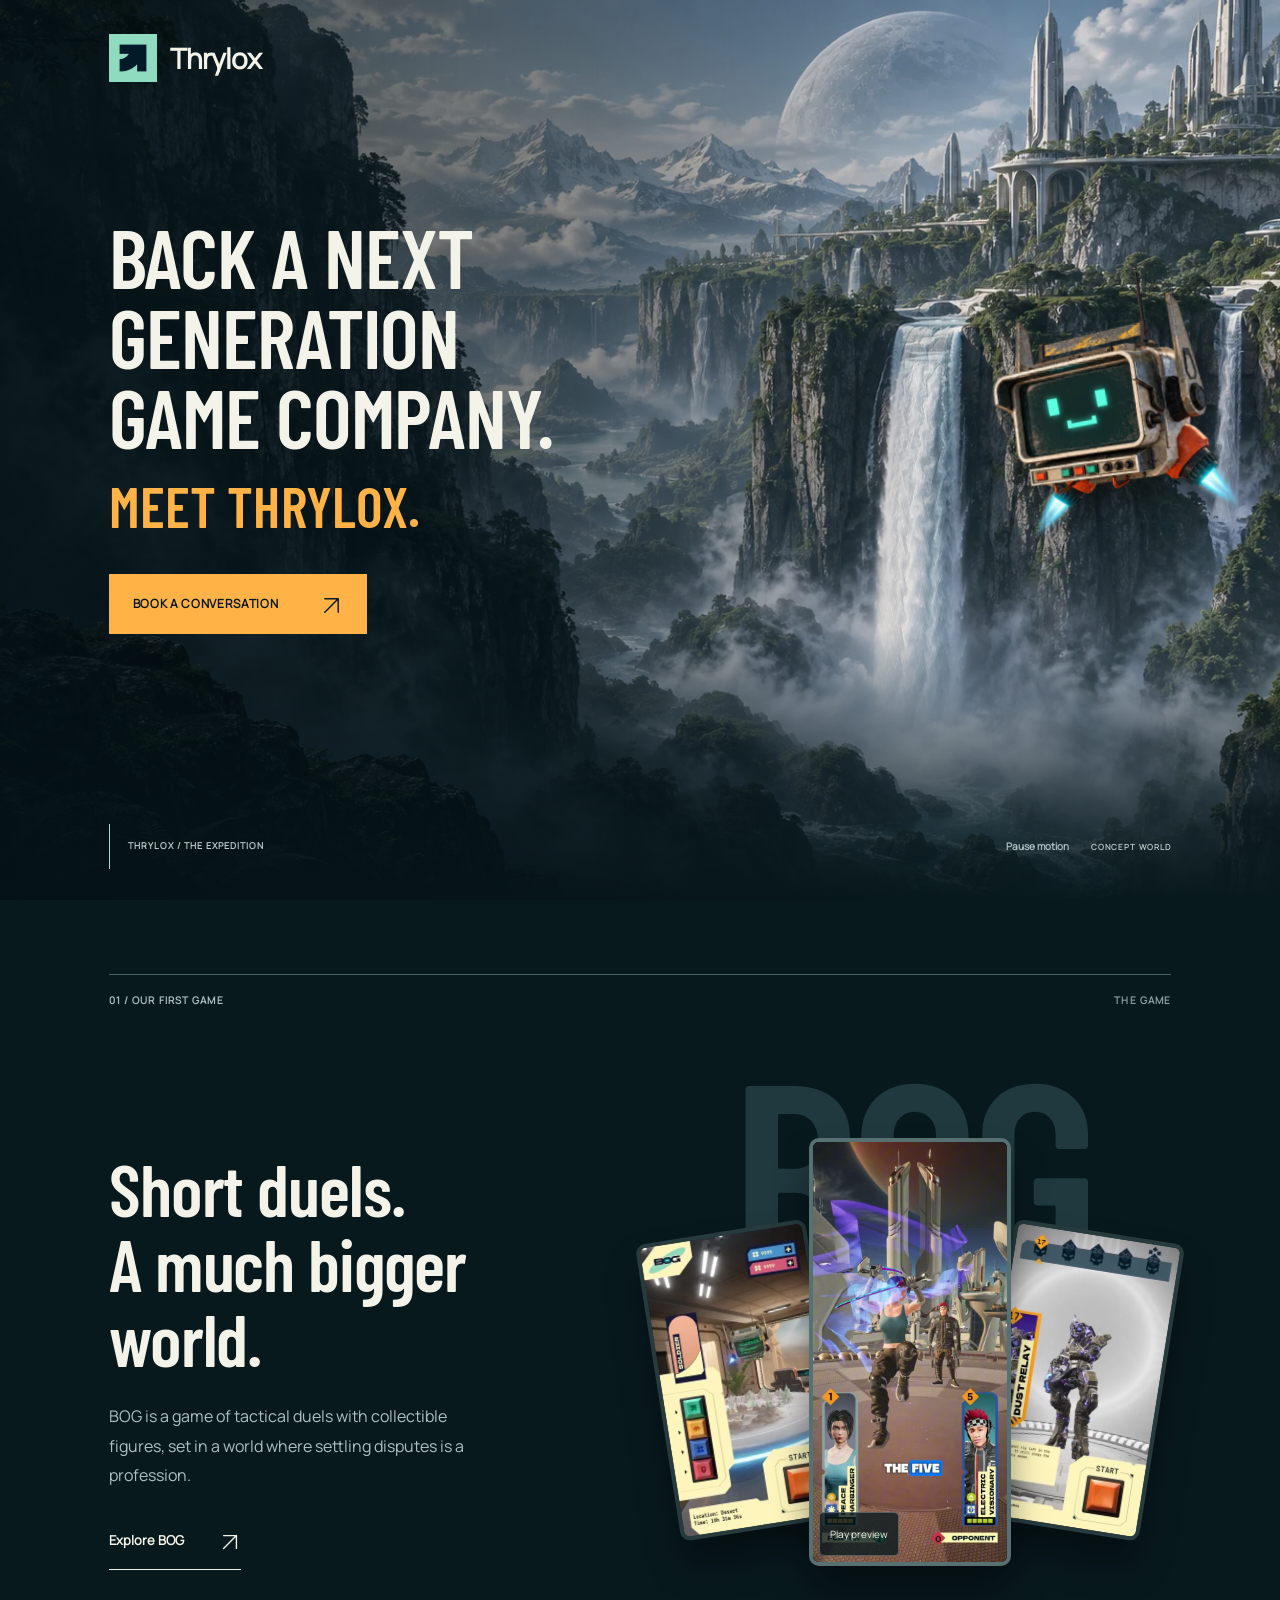
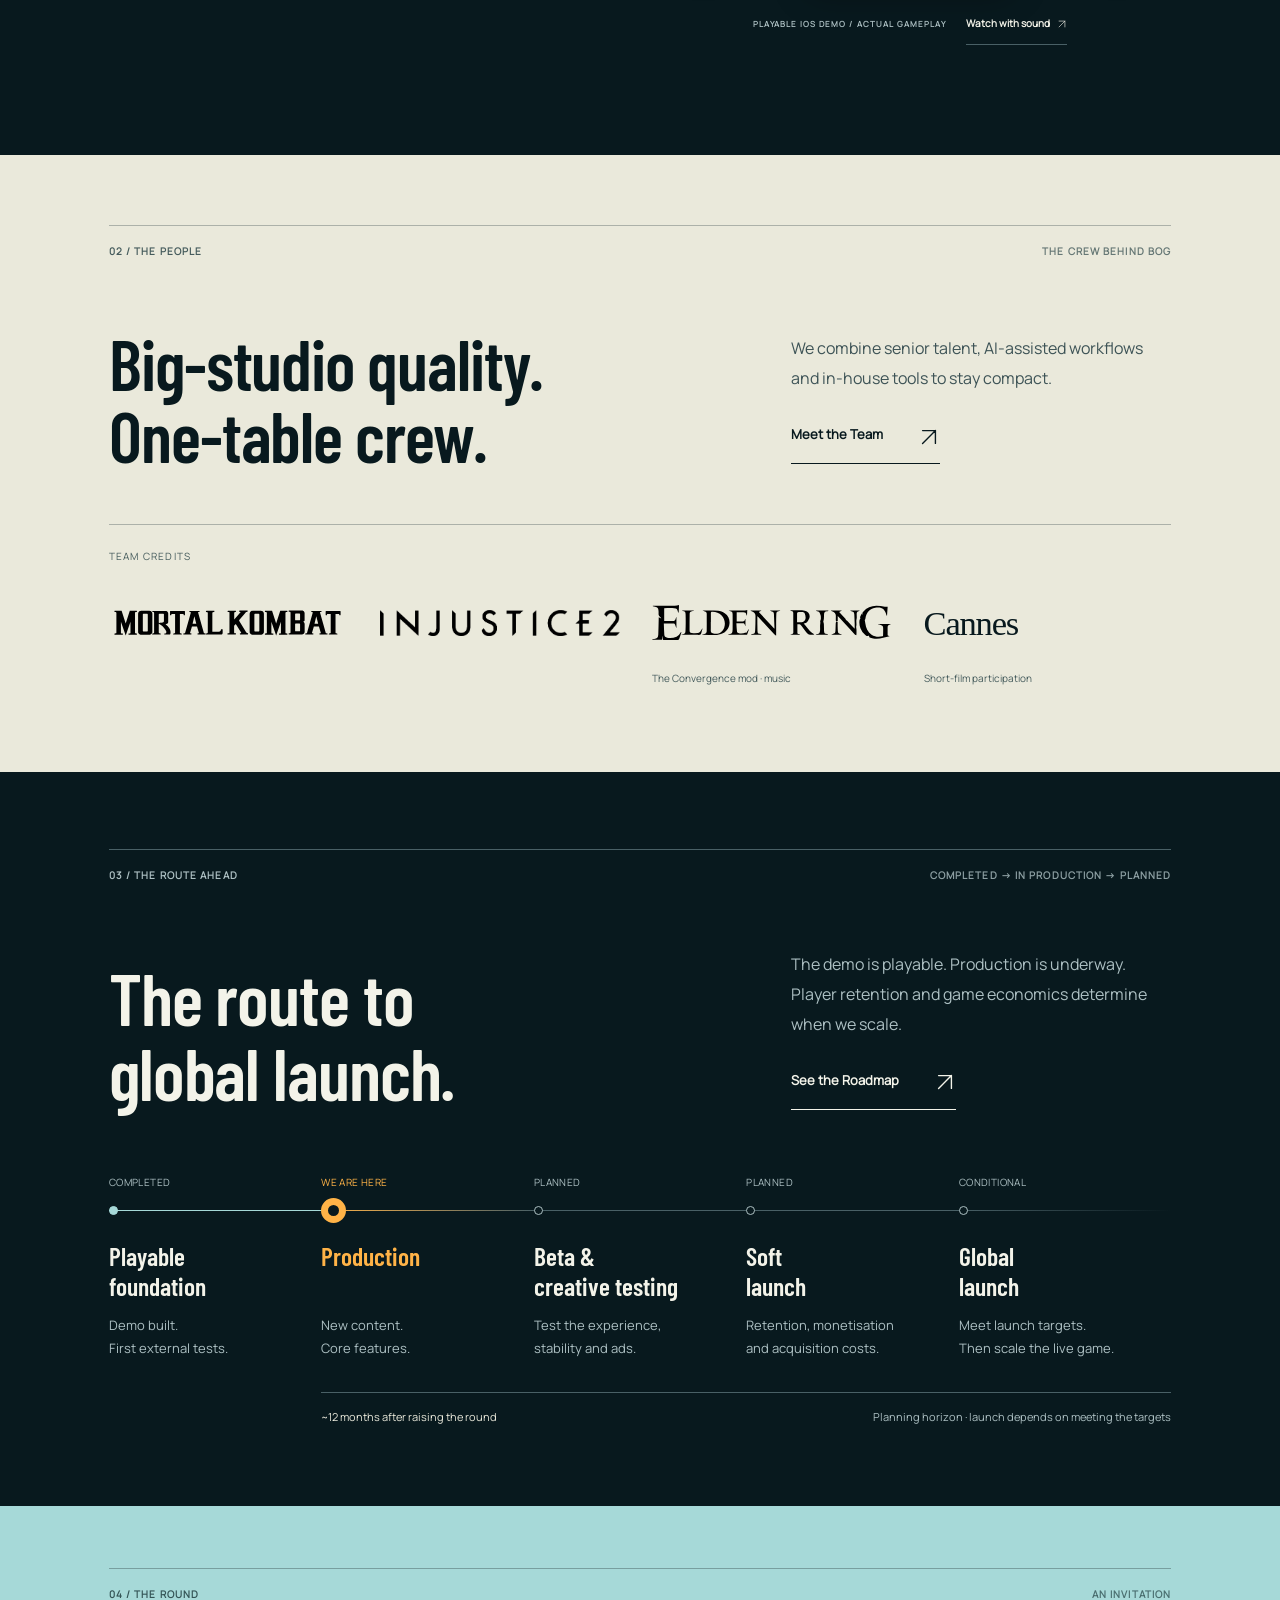
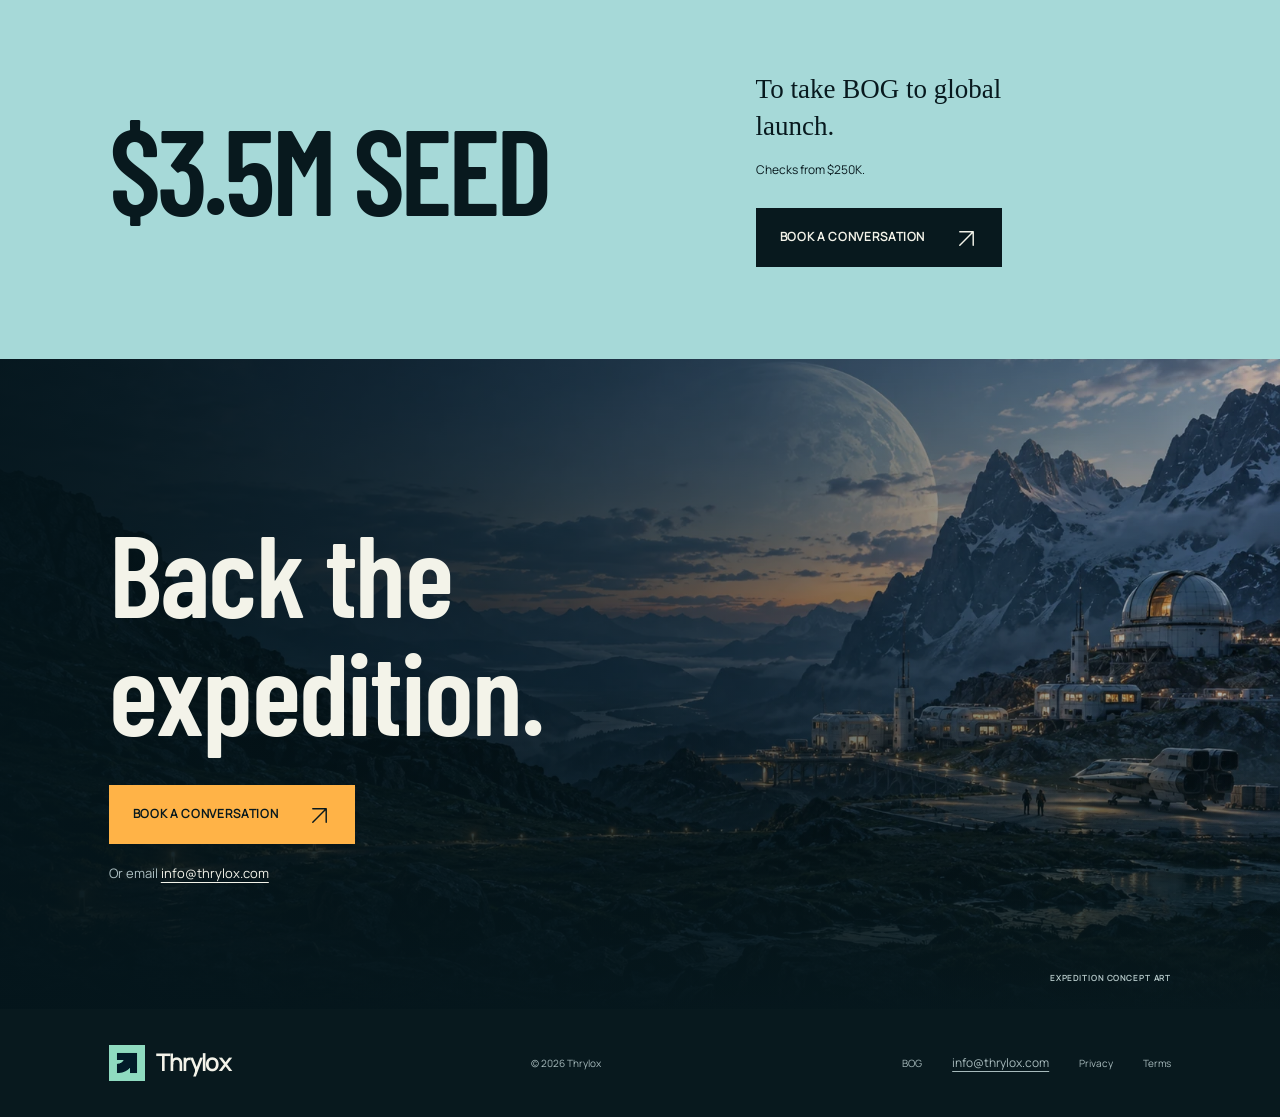
==== commit 139a3722: "Clarify BOG game identity for search and link its deep dive" ====
--- a/index.html
+++ b/index.html
@@ -50,4 +50,4 @@
     <section id="final" class="chapter final-chapter" aria-labelledby="final-title" data-chapter tabindex="-1">
       <span class="media-shell final-background" data-media="expedition_outpost"><img src="./assets/expedition/outpost.webp" srcset="./assets/expedition/outpost-960.webp 960w, ./assets/expedition/outpost.webp 1672w" sizes="100vw" alt="" width="1672" height="941" loading="lazy" decoding="async"><span class="media-error" hidden>Expedition concept artwork unavailable</span></span><div class="final-shade"></div><div class="final-copy"><h2 id="final-title">Back the<br>expedition.</h2><a class="button booking " href="https://calendar.app.google/B2CGnXTToixu7rRy5" data-booking="final" target="_blank" rel="noopener noreferrer">Book a Conversation<span aria-hidden="true"><svg xmlns="http://www.w3.org/2000/svg" viewBox="0 0 24 24" width="1em" height="1em" fill="none" stroke="currentColor" stroke-width="1.5" stroke-linecap="round" stroke-linejoin="round" aria-hidden="true" focusable="false" style="display:inline-block;vertical-align:middle"><path d="M5 19 19 5M5 5h14v14"/></svg></span><span class="sr-only"> (opens booking calendar in a new tab)</span></a><p class="contact-email">Or email <a class="email-link" href="mailto:info@thrylox.com">info@thrylox.com</a></p></div><span class="art-caption">EXPEDITION CONCEPT ART</span>
     </section>
-    </main><footer class="footer"><a class="brand footer-name" href="./" aria-label="Thrylox home"><img src="./assets/investor/thrylox-logo.png" width="48" height="48" alt=""><span>Thrylox</span></a><span>© 2026 Thrylox</span><div class="footer-links"><a class="email-link" href="mailto:info@thrylox.com">info@thrylox.com</a><a href="./privacy.html">Privacy</a><a href="./terms.html">Terms</a></div></footer></body></html>
+    </main><footer class="footer"><a class="brand footer-name" href="./" aria-label="Thrylox home"><img src="./assets/investor/thrylox-logo.png" width="48" height="48" alt=""><span>Thrylox</span></a><span>© 2026 Thrylox</span><div class="footer-links"><a href="./bog.html">BOG</a><a class="email-link" href="mailto:info@thrylox.com">info@thrylox.com</a><a href="./privacy.html">Privacy</a><a href="./terms.html">Terms</a></div></footer></body></html>
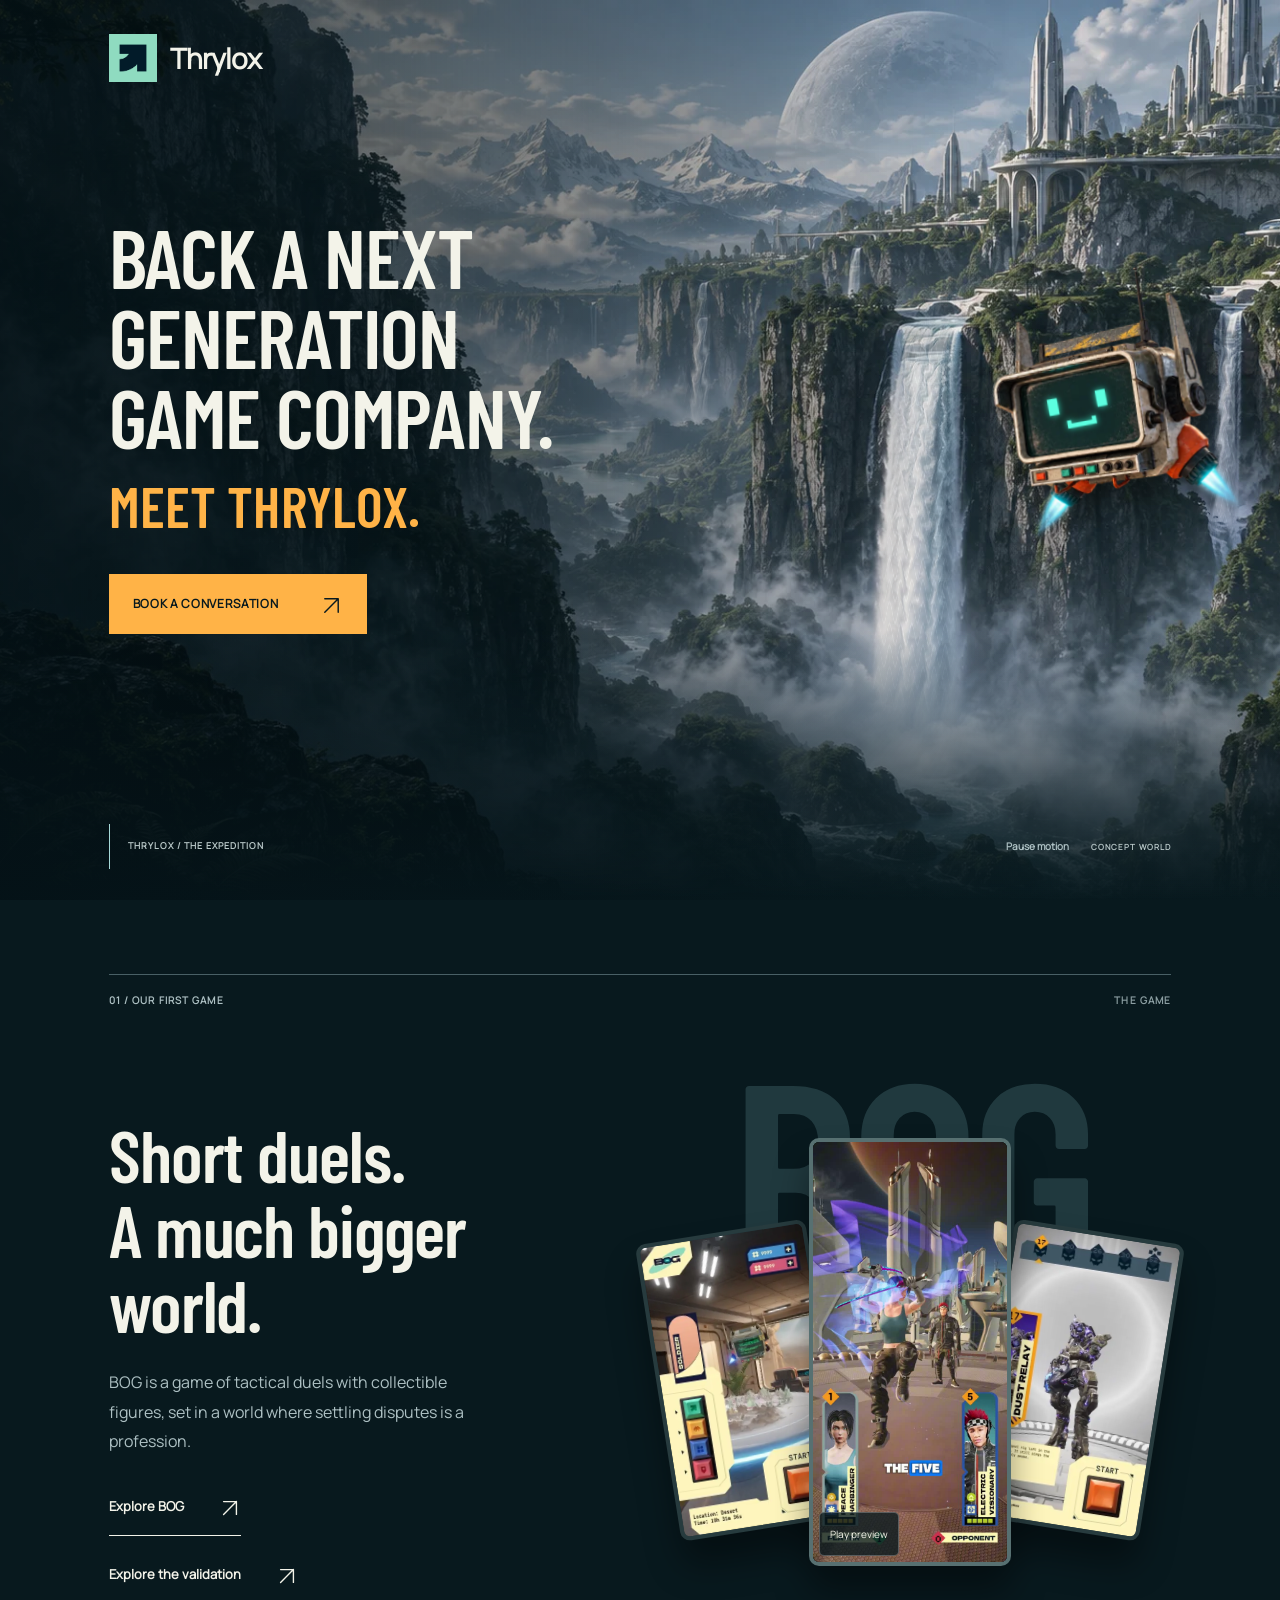
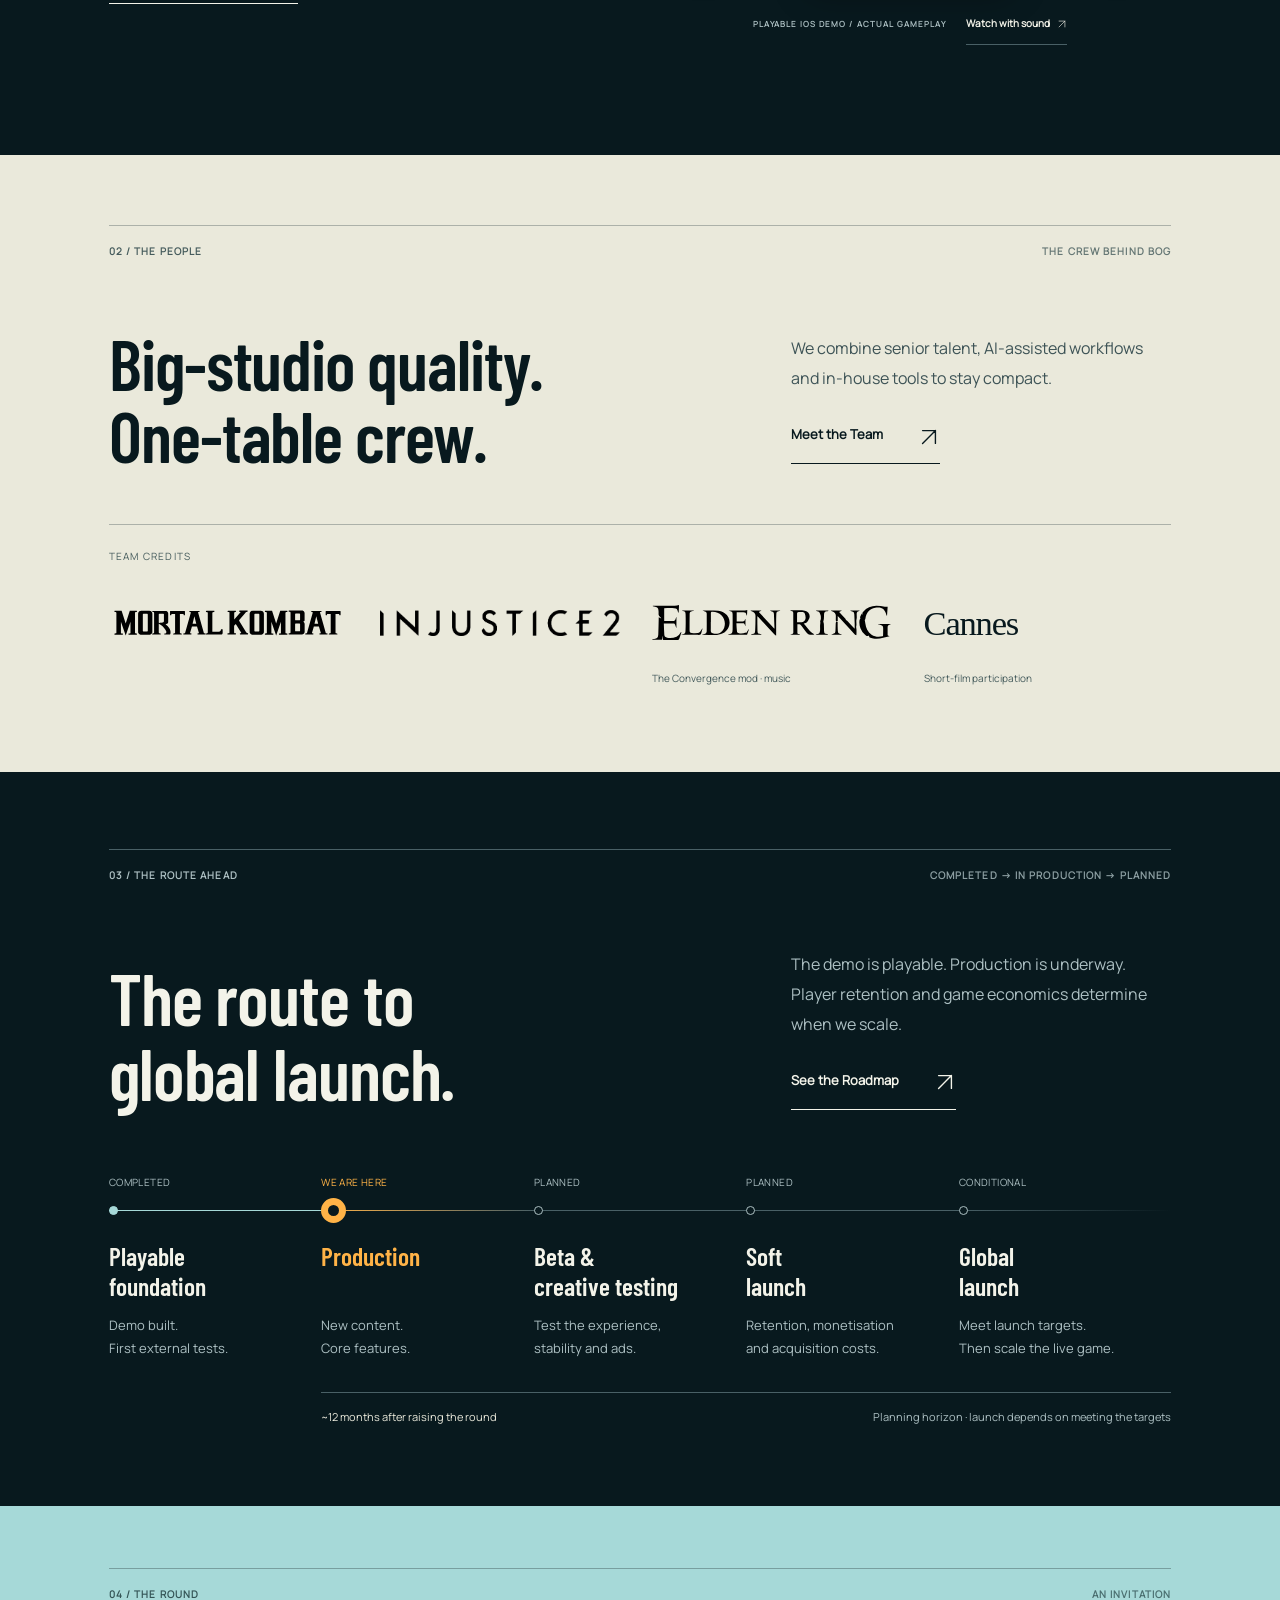
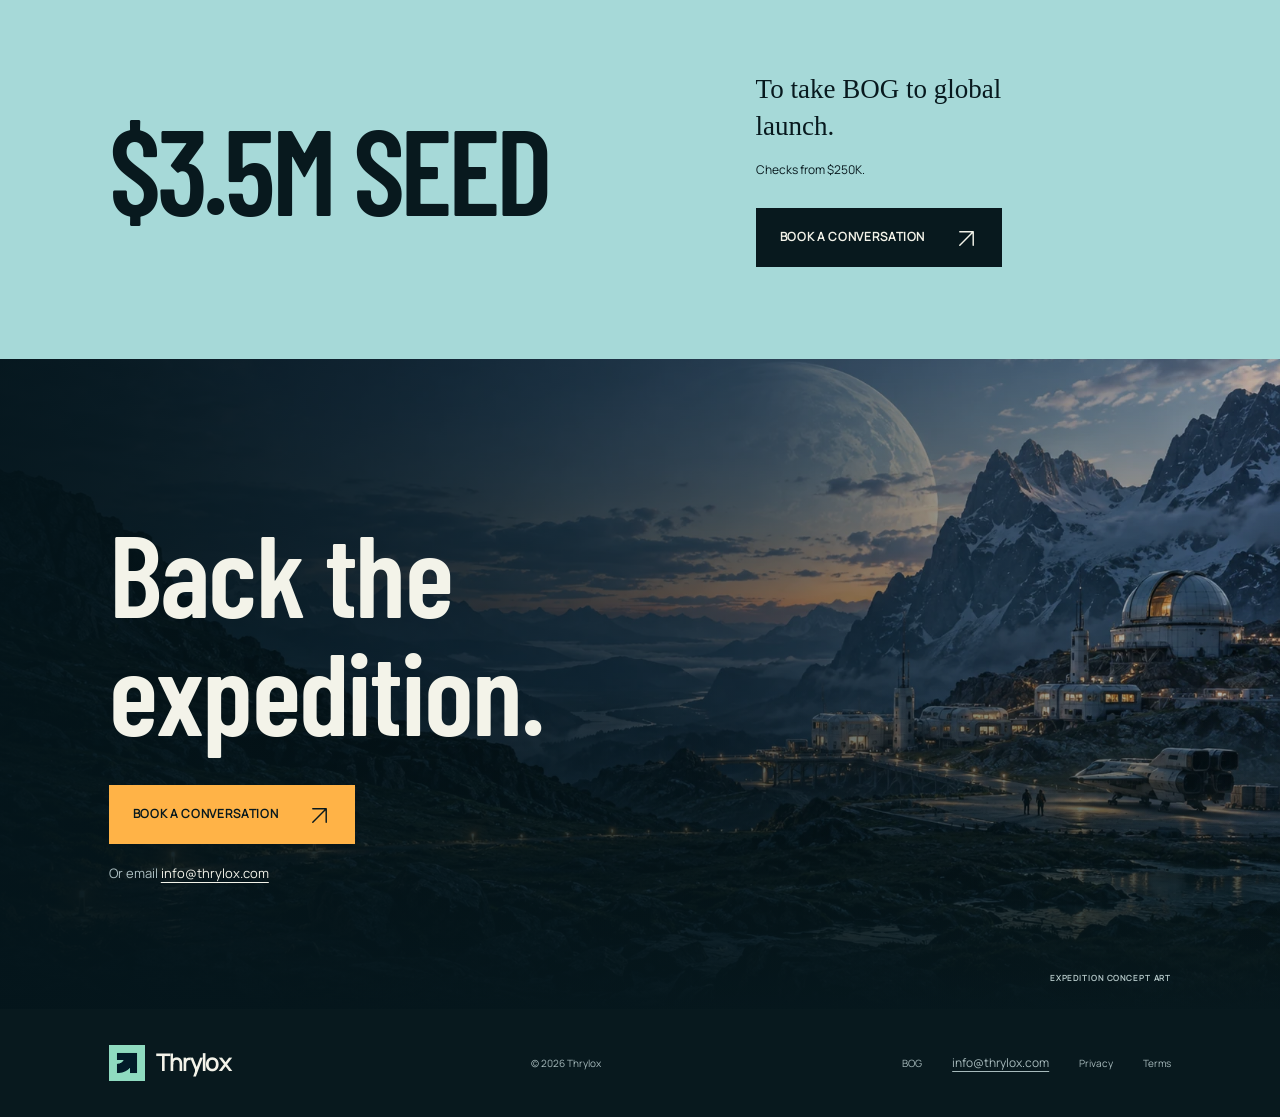
==== commit b2a79394: "Publish early validation story and link it from BOG" ====
--- a/index.html
+++ b/index.html
@@ -1,4 +1,4 @@
-<!doctype html><html lang="en"><head><meta charset="utf-8"><meta name="viewport" content="width=device-width,initial-scale=1"><meta name="theme-color" content="#08191e"><title>Thrylox — Back the expedition</title><meta name="description" content="Meet Thrylox: a compact game company building BOG, its own technology and the route to global launch."><link rel="icon" href="./assets/investor/thrylox-logo.png" type="image/png"><link rel="preload" href="./assets/investor/barlow-600.ttf" as="font" type="font/ttf" crossorigin><link rel="preload" as="image" href="./assets/investor/hero-waterfalls-1672.webp" imagesrcset="./assets/investor/hero-waterfalls-960.webp 960w, ./assets/investor/hero-waterfalls-1672.webp 1672w" imagesizes="100vw"><link rel="stylesheet" href="./investor/styles/site.css?v=bdd69c433102"><script type="module" src="./investor/runtime/app.mjs?v=6d2e1b4f6fd4"></script><link rel="canonical" href="https://thrylox.com/"><meta property="og:type" content="website"><meta property="og:site_name" content="Thrylox"><meta property="og:title" content="Thrylox — Back the expedition"><meta property="og:description" content="Meet Thrylox: a compact game company building BOG, its own technology and the route to global launch."><meta property="og:url" content="https://thrylox.com/"><meta property="og:image" content="https://thrylox.com/assets/investor/social/thrylox-expedition.jpg"><meta property="og:image:type" content="image/jpeg"><meta property="og:image:width" content="1200"><meta property="og:image:height" content="630"><meta property="og:image:alt" content="Thrylox — Back a next generation game company. Meet Thrylox. Waterfall concept world."><meta name="twitter:card" content="summary_large_image"><meta name="twitter:title" content="Thrylox — Back the expedition"><meta name="twitter:description" content="Meet Thrylox: a compact game company building BOG, its own technology and the route to global launch."><meta name="twitter:image" content="https://thrylox.com/assets/investor/social/thrylox-expedition.jpg"><meta name="twitter:image:alt" content="Thrylox — Back a next generation game company. Meet Thrylox. Waterfall concept world."></head><body class="journey" data-page="journey"><a class="skip-link" href="#main">Skip to content</a>
+<!doctype html><html lang="en"><head><meta charset="utf-8"><meta name="viewport" content="width=device-width,initial-scale=1"><meta name="theme-color" content="#08191e"><title>Thrylox — Back the expedition</title><meta name="description" content="Meet Thrylox: a compact game company building BOG, its own technology and the route to global launch."><link rel="icon" href="./assets/investor/thrylox-logo.png" type="image/png"><link rel="preload" href="./assets/investor/barlow-600.ttf" as="font" type="font/ttf" crossorigin><link rel="preload" as="image" href="./assets/investor/hero-waterfalls-1672.webp" imagesrcset="./assets/investor/hero-waterfalls-960.webp 960w, ./assets/investor/hero-waterfalls-1672.webp 1672w" imagesizes="100vw"><link rel="stylesheet" href="./investor/styles/site.css?v=a6f536888e43"><script type="module" src="./investor/runtime/app.mjs?v=6d2e1b4f6fd4"></script><link rel="canonical" href="https://thrylox.com/"><meta property="og:type" content="website"><meta property="og:site_name" content="Thrylox"><meta property="og:title" content="Thrylox — Back the expedition"><meta property="og:description" content="Meet Thrylox: a compact game company building BOG, its own technology and the route to global launch."><meta property="og:url" content="https://thrylox.com/"><meta property="og:image" content="https://thrylox.com/assets/investor/social/thrylox-expedition.jpg"><meta property="og:image:type" content="image/jpeg"><meta property="og:image:width" content="1200"><meta property="og:image:height" content="630"><meta property="og:image:alt" content="Thrylox — Back a next generation game company. Meet Thrylox. Waterfall concept world."><meta name="twitter:card" content="summary_large_image"><meta name="twitter:title" content="Thrylox — Back the expedition"><meta name="twitter:description" content="Meet Thrylox: a compact game company building BOG, its own technology and the route to global launch."><meta name="twitter:image" content="https://thrylox.com/assets/investor/social/thrylox-expedition.jpg"><meta name="twitter:image:alt" content="Thrylox — Back a next generation game company. Meet Thrylox. Waterfall concept world."></head><body class="journey" data-page="journey"><a class="skip-link" href="#main">Skip to content</a>
     <main id="main">
     <section id="hero" class="chapter hero" aria-labelledby="hero-title" data-chapter>
       <span class="media-shell hero-background" data-media="bog_world_hero"><img src="./assets/investor/hero-waterfalls-1672.webp" srcset="./assets/investor/hero-waterfalls-960.webp 960w, ./assets/investor/hero-waterfalls-1672.webp 1672w" sizes="100vw" alt="" width="1672" height="941" fetchpriority="high" decoding="async"><span class="media-error" hidden>Expedition concept artwork unavailable</span></span><canvas class="hero-water" data-hero-water aria-hidden="true"></canvas><div class="hero-shade"></div>
@@ -10,7 +10,7 @@
     <header class="journey-nav" data-journey-nav><div class="nav-inner"><a class="brand nav-home" href="#hero" aria-label="Back to the beginning"><img src="./assets/investor/thrylox-logo.png" width="48" height="48" alt=""></a><nav aria-label="Journey chapters"><a href="#bog" data-chapter-link="bog"><span>01</span>BOG</a><a href="#team" data-chapter-link="team"><span>02</span>Team</a><a href="#roadmap" data-chapter-link="roadmap"><span>03</span>Roadmap</a><a href="#round" data-chapter-link="round"><span>04</span>Round</a></nav><a class="button booking button-small" href="https://calendar.app.google/B2CGnXTToixu7rRy5" data-booking="sticky" target="_blank" rel="noopener noreferrer">Book a Conversation<span aria-hidden="true"><svg xmlns="http://www.w3.org/2000/svg" viewBox="0 0 24 24" width="1em" height="1em" fill="none" stroke="currentColor" stroke-width="1.5" stroke-linecap="round" stroke-linejoin="round" aria-hidden="true" focusable="false" style="display:inline-block;vertical-align:middle"><path d="M5 19 19 5M5 5h14v14"/></svg></span><span class="sr-only"> (opens booking calendar in a new tab)</span></a></div><div class="progress-track" aria-hidden="true"><span data-progress></span></div></header>
     <section id="bog" class="chapter bog-chapter" aria-labelledby="bog-title" data-chapter tabindex="-1">
       <div class="chapter-top"><span>01 / OUR FIRST GAME</span><span>THE GAME</span></div>
-      <div class="split"><div class="chapter-copy"><h2 id="bog-title">Short duels.<br>A much bigger world.</h2><p>BOG is a game of tactical duels with collectible figures, set in a world where settling disputes is a profession.</p><a class="text-link" href="./bog.html" data-deep-open="bog">Explore BOG<span aria-hidden="true"><svg xmlns="http://www.w3.org/2000/svg" viewBox="0 0 24 24" width="1em" height="1em" fill="none" stroke="currentColor" stroke-width="1.5" stroke-linecap="round" stroke-linejoin="round" aria-hidden="true" focusable="false" style="display:inline-block;vertical-align:middle"><path d="M5 19 19 5M5 5h14v14"/></svg></span></a></div>
+      <div class="split"><div class="chapter-copy"><h2 id="bog-title">Short duels.<br>A much bigger world.</h2><p>BOG is a game of tactical duels with collectible figures, set in a world where settling disputes is a profession.</p><div class="game-deep-links"><a class="text-link" href="./bog.html" data-deep-open="bog">Explore BOG<span aria-hidden="true"><svg xmlns="http://www.w3.org/2000/svg" viewBox="0 0 24 24" width="1em" height="1em" fill="none" stroke="currentColor" stroke-width="1.5" stroke-linecap="round" stroke-linejoin="round" aria-hidden="true" focusable="false" style="display:inline-block;vertical-align:middle"><path d="M5 19 19 5M5 5h14v14"/></svg></span></a><a class="text-link" href="./validation.html" data-deep-open="validation">Explore the validation<span aria-hidden="true"><svg xmlns="http://www.w3.org/2000/svg" viewBox="0 0 24 24" width="1em" height="1em" fill="none" stroke="currentColor" stroke-width="1.5" stroke-linecap="round" stroke-linejoin="round" aria-hidden="true" focusable="false" style="display:inline-block;vertical-align:middle"><path d="M5 19 19 5M5 5h14v14"/></svg></span></a></div></div>
       <div class="game-window"><span class="world-wordmark" aria-hidden="true">BOG</span><div class="screen-array"><figure class="game-screen screen-one"><span class="media-shell " data-media="bog_ship"><img src="./assets/onboarding/gallery/step-center.webp"  alt="BOG’s ship hub and its view over the world" width="360" height="640" loading="lazy" decoding="async"><span class="media-error" hidden>This demo image is unavailable.</span></span></figure><figure class="game-screen screen-two video-screen" data-media="bog_walkthrough_preview"><div class="preview-video-wrap"><video controls muted playsinline loop preload="metadata" src="./assets/investor/gameplay-preview-hq.mp4" poster="./assets/investor/gameplay-september-poster.jpg" width="720" height="1564" aria-label="BOG gameplay preview" data-gameplay data-gameplay-preview data-full-src="./assets/investor/gameplay-september.mp4"><a href="./assets/investor/gameplay-september.mp4">Watch the full BOG gameplay video</a></video><button type="button" class="preview-open" data-watch-preview aria-label="Watch BOG gameplay fullscreen with sound" hidden></button><button type="button" class="preview-pause" data-preview-pause hidden>Play preview</button><div class="video-error" hidden><span>Gameplay preview unavailable</span><a href="./assets/investor/gameplay-september.mp4">Open the full video <span aria-hidden="true"><svg xmlns="http://www.w3.org/2000/svg" viewBox="0 0 24 24" width="1em" height="1em" fill="none" stroke="currentColor" stroke-width="1.5" stroke-linecap="round" stroke-linejoin="round" aria-hidden="true" focusable="false" style="display:inline-block;vertical-align:middle"><path d="M5 19 19 5M5 5h14v14"/></svg></span></a></div></div><p class="preview-status" data-preview-status role="status" hidden></p><noscript><a href="./assets/investor/gameplay-september.mp4">Watch the full video with sound</a></noscript></figure><figure class="game-screen screen-three"><span class="media-shell " data-media="bog_collection"><img src="./assets/onboarding/gallery/welcome-center.webp"  alt="A collectible figure in BOG’s early collection" width="360" height="640" loading="lazy" decoding="async"><span class="media-error" hidden>This demo image is unavailable.</span></span></figure></div><div class="game-caption"><span>PLAYABLE iOS DEMO / ACTUAL GAMEPLAY</span><button type="button" class="preview-sound" data-watch-sound>Watch with sound <span aria-hidden="true"><svg xmlns="http://www.w3.org/2000/svg" viewBox="0 0 24 24" width="1em" height="1em" fill="none" stroke="currentColor" stroke-width="1.5" stroke-linecap="round" stroke-linejoin="round" aria-hidden="true" focusable="false" style="display:inline-block;vertical-align:middle"><path d="M5 19 19 5M5 5h14v14"/></svg></span></button></div></div></div>
     </section>
     <section id="team" class="chapter team-chapter" aria-labelledby="team-title" data-chapter tabindex="-1">
--- a/investor/styles/site.css
+++ b/investor/styles/site.css
@@ -280,3 +280,6 @@
 .editorial .contact-email .email-link:hover{color:#456d71}
 .footer>.footer-links{flex-wrap:wrap;align-items:center;row-gap:14px}
 .footer .email-link{font-size:12px}
+
+/* Game stories share the same entry point in the Journey. */
+.game-deep-links{display:flex;flex-direction:column;align-items:flex-start;gap:22px}
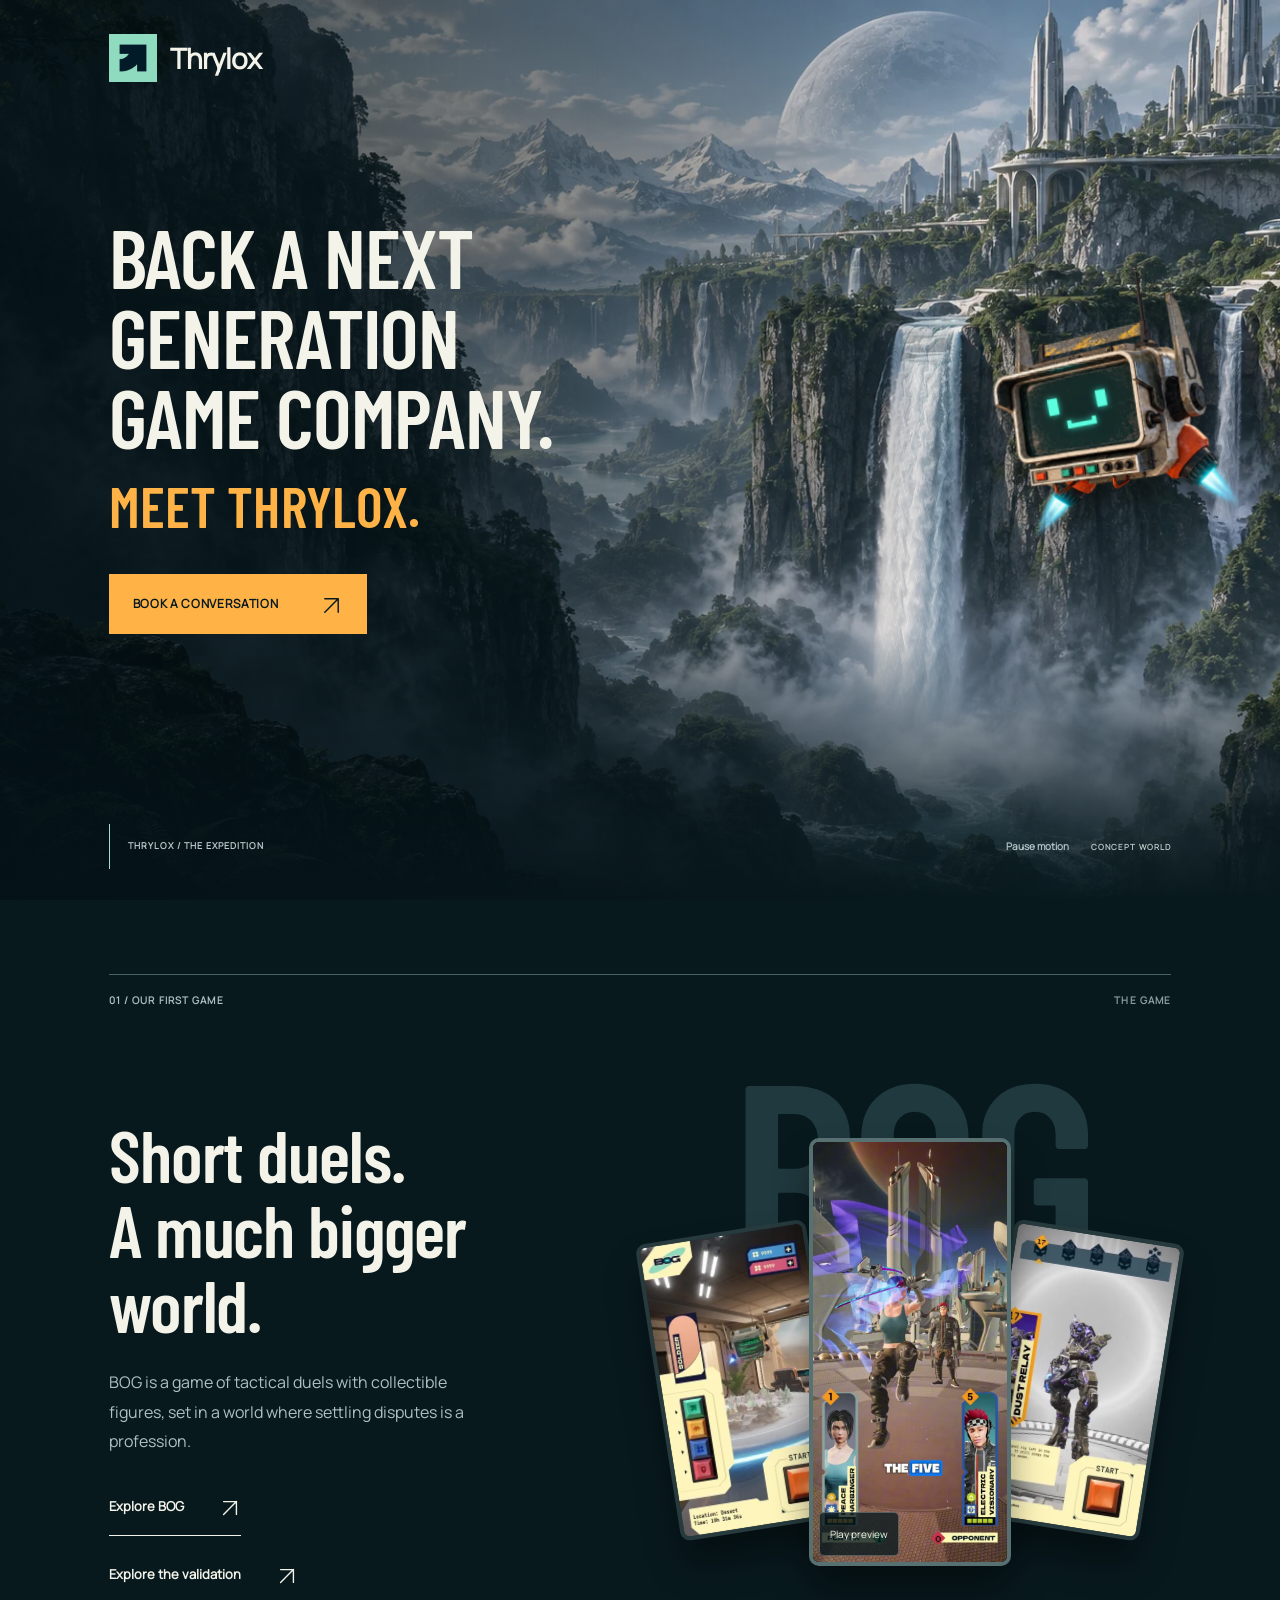
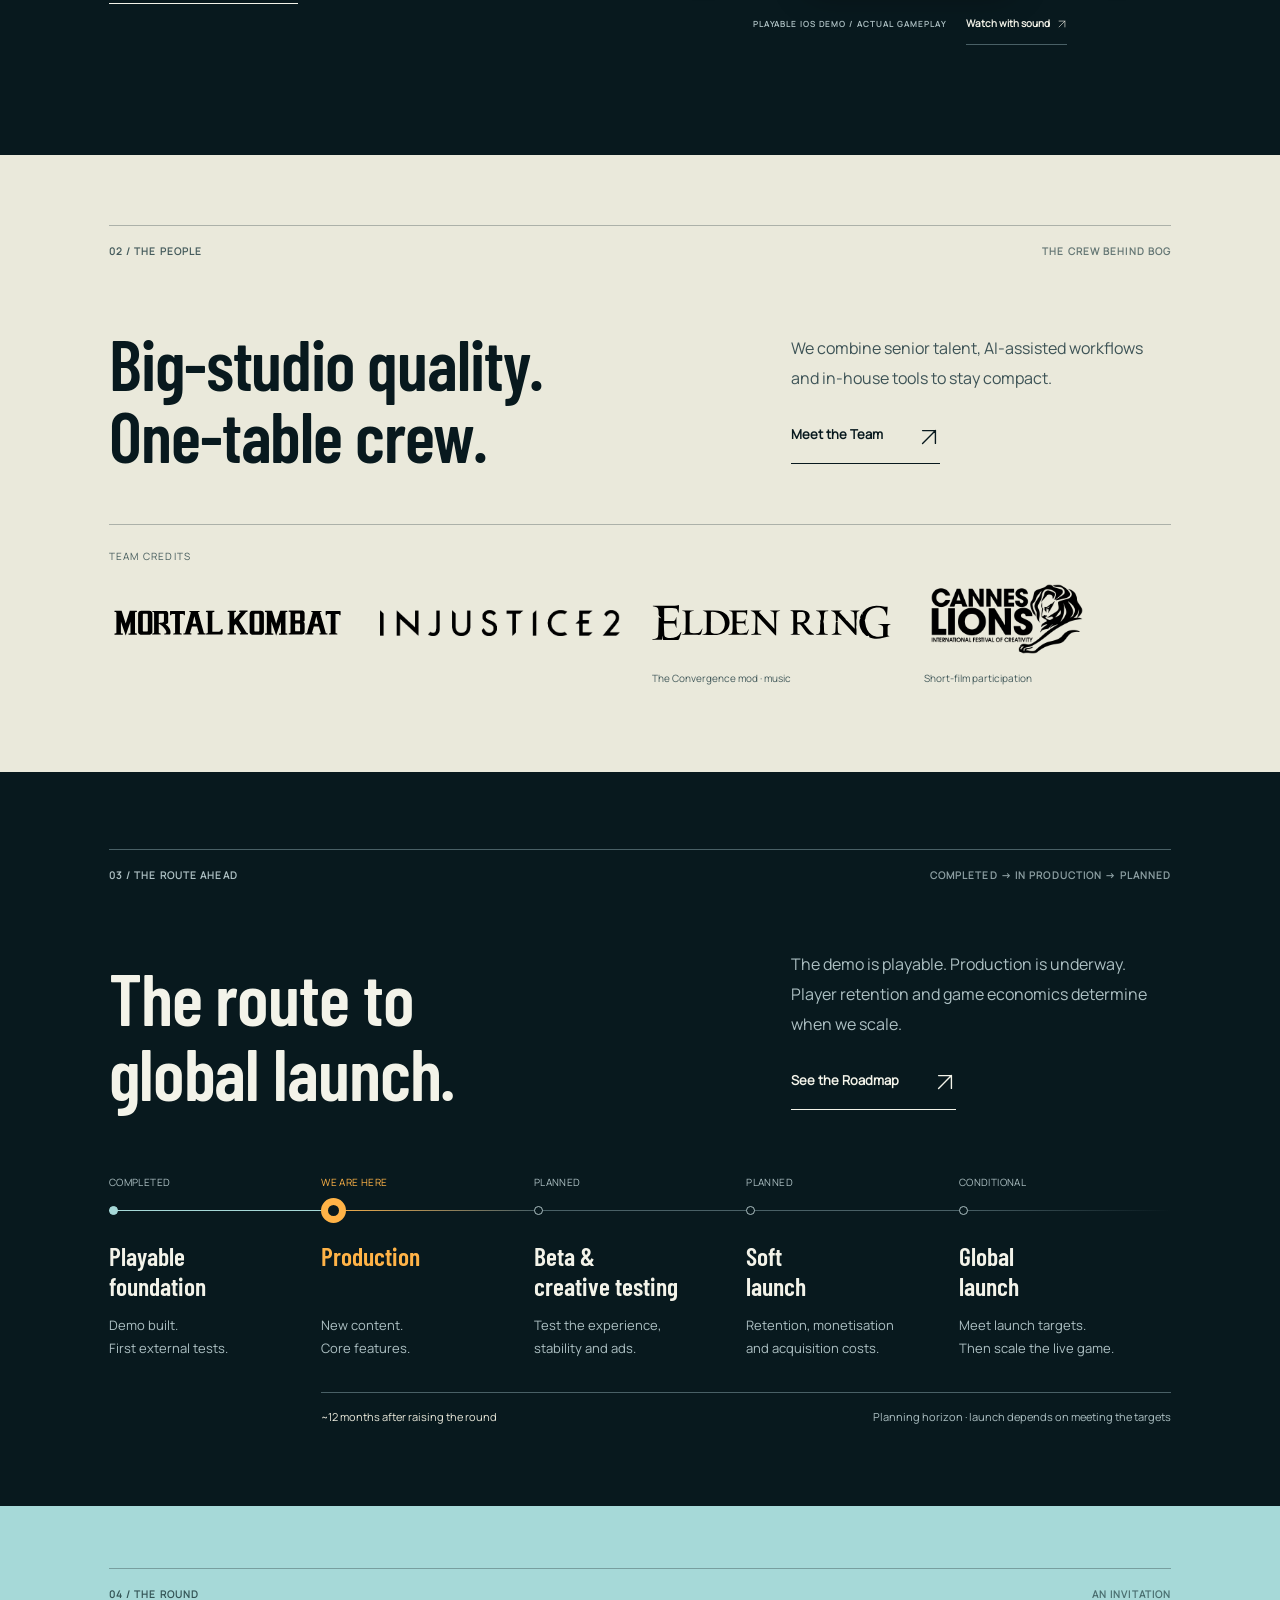
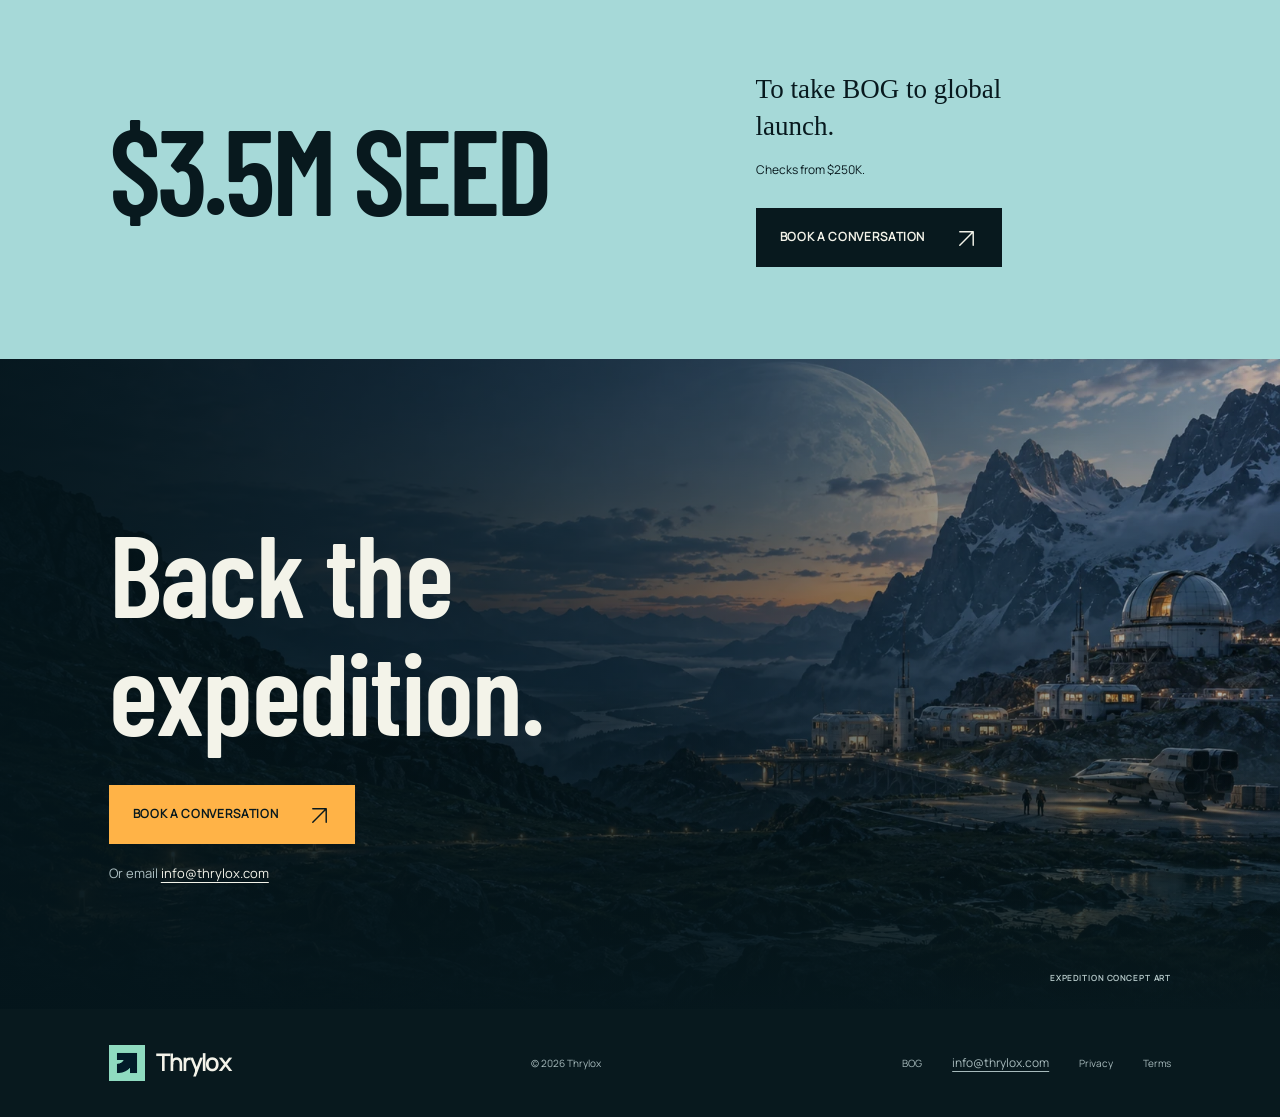
==== commit 550289e0: "Replace Cannes label with supplied logo and balance its size" ====
--- a/index.html
+++ b/index.html
@@ -1,4 +1,4 @@
-<!doctype html><html lang="en"><head><meta charset="utf-8"><meta name="viewport" content="width=device-width,initial-scale=1"><meta name="theme-color" content="#08191e"><title>Thrylox — Back the expedition</title><meta name="description" content="Meet Thrylox: a compact game company building BOG, its own technology and the route to global launch."><link rel="icon" href="./assets/investor/thrylox-logo.png" type="image/png"><link rel="preload" href="./assets/investor/barlow-600.ttf" as="font" type="font/ttf" crossorigin><link rel="preload" as="image" href="./assets/investor/hero-waterfalls-1672.webp" imagesrcset="./assets/investor/hero-waterfalls-960.webp 960w, ./assets/investor/hero-waterfalls-1672.webp 1672w" imagesizes="100vw"><link rel="stylesheet" href="./investor/styles/site.css?v=a6f536888e43"><script type="module" src="./investor/runtime/app.mjs?v=6d2e1b4f6fd4"></script><link rel="canonical" href="https://thrylox.com/"><meta property="og:type" content="website"><meta property="og:site_name" content="Thrylox"><meta property="og:title" content="Thrylox — Back the expedition"><meta property="og:description" content="Meet Thrylox: a compact game company building BOG, its own technology and the route to global launch."><meta property="og:url" content="https://thrylox.com/"><meta property="og:image" content="https://thrylox.com/assets/investor/social/thrylox-expedition.jpg"><meta property="og:image:type" content="image/jpeg"><meta property="og:image:width" content="1200"><meta property="og:image:height" content="630"><meta property="og:image:alt" content="Thrylox — Back a next generation game company. Meet Thrylox. Waterfall concept world."><meta name="twitter:card" content="summary_large_image"><meta name="twitter:title" content="Thrylox — Back the expedition"><meta name="twitter:description" content="Meet Thrylox: a compact game company building BOG, its own technology and the route to global launch."><meta name="twitter:image" content="https://thrylox.com/assets/investor/social/thrylox-expedition.jpg"><meta name="twitter:image:alt" content="Thrylox — Back a next generation game company. Meet Thrylox. Waterfall concept world."></head><body class="journey" data-page="journey"><a class="skip-link" href="#main">Skip to content</a>
+<!doctype html><html lang="en"><head><meta charset="utf-8"><meta name="viewport" content="width=device-width,initial-scale=1"><meta name="theme-color" content="#08191e"><title>Thrylox — Back the expedition</title><meta name="description" content="Meet Thrylox: a compact game company building BOG, its own technology and the route to global launch."><link rel="icon" href="./assets/investor/thrylox-logo.png" type="image/png"><link rel="preload" href="./assets/investor/barlow-600.ttf" as="font" type="font/ttf" crossorigin><link rel="preload" as="image" href="./assets/investor/hero-waterfalls-1672.webp" imagesrcset="./assets/investor/hero-waterfalls-960.webp 960w, ./assets/investor/hero-waterfalls-1672.webp 1672w" imagesizes="100vw"><link rel="stylesheet" href="./investor/styles/site.css?v=884b62b967d5"><script type="module" src="./investor/runtime/app.mjs?v=6d2e1b4f6fd4"></script><link rel="canonical" href="https://thrylox.com/"><meta property="og:type" content="website"><meta property="og:site_name" content="Thrylox"><meta property="og:title" content="Thrylox — Back the expedition"><meta property="og:description" content="Meet Thrylox: a compact game company building BOG, its own technology and the route to global launch."><meta property="og:url" content="https://thrylox.com/"><meta property="og:image" content="https://thrylox.com/assets/investor/social/thrylox-expedition.jpg"><meta property="og:image:type" content="image/jpeg"><meta property="og:image:width" content="1200"><meta property="og:image:height" content="630"><meta property="og:image:alt" content="Thrylox — Back a next generation game company. Meet Thrylox. Waterfall concept world."><meta name="twitter:card" content="summary_large_image"><meta name="twitter:title" content="Thrylox — Back the expedition"><meta name="twitter:description" content="Meet Thrylox: a compact game company building BOG, its own technology and the route to global launch."><meta name="twitter:image" content="https://thrylox.com/assets/investor/social/thrylox-expedition.jpg"><meta name="twitter:image:alt" content="Thrylox — Back a next generation game company. Meet Thrylox. Waterfall concept world."></head><body class="journey" data-page="journey"><a class="skip-link" href="#main">Skip to content</a>
     <main id="main">
     <section id="hero" class="chapter hero" aria-labelledby="hero-title" data-chapter>
       <span class="media-shell hero-background" data-media="bog_world_hero"><img src="./assets/investor/hero-waterfalls-1672.webp" srcset="./assets/investor/hero-waterfalls-960.webp 960w, ./assets/investor/hero-waterfalls-1672.webp 1672w" sizes="100vw" alt="" width="1672" height="941" fetchpriority="high" decoding="async"><span class="media-error" hidden>Expedition concept artwork unavailable</span></span><canvas class="hero-water" data-hero-water aria-hidden="true"></canvas><div class="hero-shade"></div>
@@ -16,7 +16,7 @@
     <section id="team" class="chapter team-chapter" aria-labelledby="team-title" data-chapter tabindex="-1">
       <div class="chapter-top"><span>02 / THE PEOPLE</span><span>THE CREW BEHIND BOG</span></div>
       <div class="section-intro"><h2 id="team-title">Big-studio quality.<br>One-table crew.</h2><div><p>We combine senior talent, AI-assisted workflows and in-house tools to stay compact.</p><a class="text-link" href="./team.html" data-deep-open="team">Meet the Team<span aria-hidden="true"><svg xmlns="http://www.w3.org/2000/svg" viewBox="0 0 24 24" width="1em" height="1em" fill="none" stroke="currentColor" stroke-width="1.5" stroke-linecap="round" stroke-linejoin="round" aria-hidden="true" focusable="false" style="display:inline-block;vertical-align:middle"><path d="M5 19 19 5M5 5h14v14"/></svg></span></a></div></div>
-      <div class="team-credits"><section class="credit-group credit-group--team-credits" aria-labelledby="team-credits-title"><h3 id="team-credits-title">Team credits</h3><ul><li><a class="credit-item" href="./team.html#engineering"><span class="credit-mark"><img src="./assets/investor/credits/mortal-kombat.svg" width="175" height="27" alt="Mortal Kombat" loading="lazy" decoding="async"></span></a></li><li><a class="credit-item" href="./team.html#engineering"><span class="credit-mark"><img src="./assets/investor/credits/injustice-2.png" width="1318" height="143" alt="Injustice 2" loading="lazy" decoding="async"></span></a></li><li><a class="credit-item" href="./team.html#music-and-sound"><span class="credit-mark"><img src="./assets/investor/credits/elden-ring.svg" width="878" height="128" alt="Elden Ring" loading="lazy" decoding="async"></span><span class="credit-detail">The Convergence mod · music</span></a></li><li><a class="credit-item" href="./team.html#visual-world"><span class="credit-mark"><span class="credit-word">Cannes</span></span><span class="credit-detail">Short-film participation</span></a></li></ul></section></div>
+      <div class="team-credits"><section class="credit-group credit-group--team-credits" aria-labelledby="team-credits-title"><h3 id="team-credits-title">Team credits</h3><ul><li><a class="credit-item" href="./team.html#engineering"><span class="credit-mark"><img src="./assets/investor/credits/mortal-kombat.svg" width="175" height="27" alt="Mortal Kombat" loading="lazy" decoding="async"></span></a></li><li><a class="credit-item" href="./team.html#engineering"><span class="credit-mark"><img src="./assets/investor/credits/injustice-2.png" width="1318" height="143" alt="Injustice 2" loading="lazy" decoding="async"></span></a></li><li><a class="credit-item" href="./team.html#music-and-sound"><span class="credit-mark"><img src="./assets/investor/credits/elden-ring.svg" width="878" height="128" alt="Elden Ring" loading="lazy" decoding="async"></span><span class="credit-detail">The Convergence mod · music</span></a></li><li><a class="credit-item" href="./team.html#visual-world"><span class="credit-mark credit-mark--stacked"><img src="./assets/investor/credits/cannes.webp" width="960" height="484" alt="Cannes" loading="lazy" decoding="async"></span><span class="credit-detail">Short-film participation</span></a></li></ul></section></div>
     </section>
     <section id="roadmap" class="chapter roadmap-chapter" aria-labelledby="roadmap-title" data-chapter tabindex="-1">
       <div class="chapter-top"><span>03 / THE ROUTE AHEAD</span><span>COMPLETED → IN PRODUCTION → PLANNED</span></div>
--- a/investor/styles/site.css
+++ b/investor/styles/site.css
@@ -162,6 +162,8 @@
 .credit-item{display:flex;flex-direction:column;height:100%;color:var(--ink)}
 .credit-mark{height:70px;max-width:240px;display:flex;align-items:center;justify-content:flex-start;margin-bottom:12px}
 .credit-mark img{width:100%;max-height:56px;object-fit:contain;object-position:left center;filter:brightness(0);height:auto}
+/* Stacked artwork needs more height to balance the wide, single-line wordmarks. */
+.credit-mark--stacked img{width:172px;max-width:100%;max-height:84px;transform:translateY(-4px)}
 .credit-word{font-family:var(--reading);font-size:clamp(25px,2.7vw,38px);line-height:1;letter-spacing:-.035em}
 .credit-detail{font-size:10px;line-height:1.7;color:#455b5c}
 .credit-item:hover .credit-mark{opacity:.7}
@@ -169,6 +171,7 @@
  .credit-group--team-credits ul{grid-template-columns:repeat(2,minmax(0,1fr))}
  .credit-group ul{gap:26px}
  .credit-mark{height:50px;margin-bottom:14px;max-width:205px}
+ .credit-mark--stacked img{width:140px;max-height:68px}
 }
 @media(max-width:600px){
  .team-credits{display:block;margin-top:34px;padding-top:22px}
